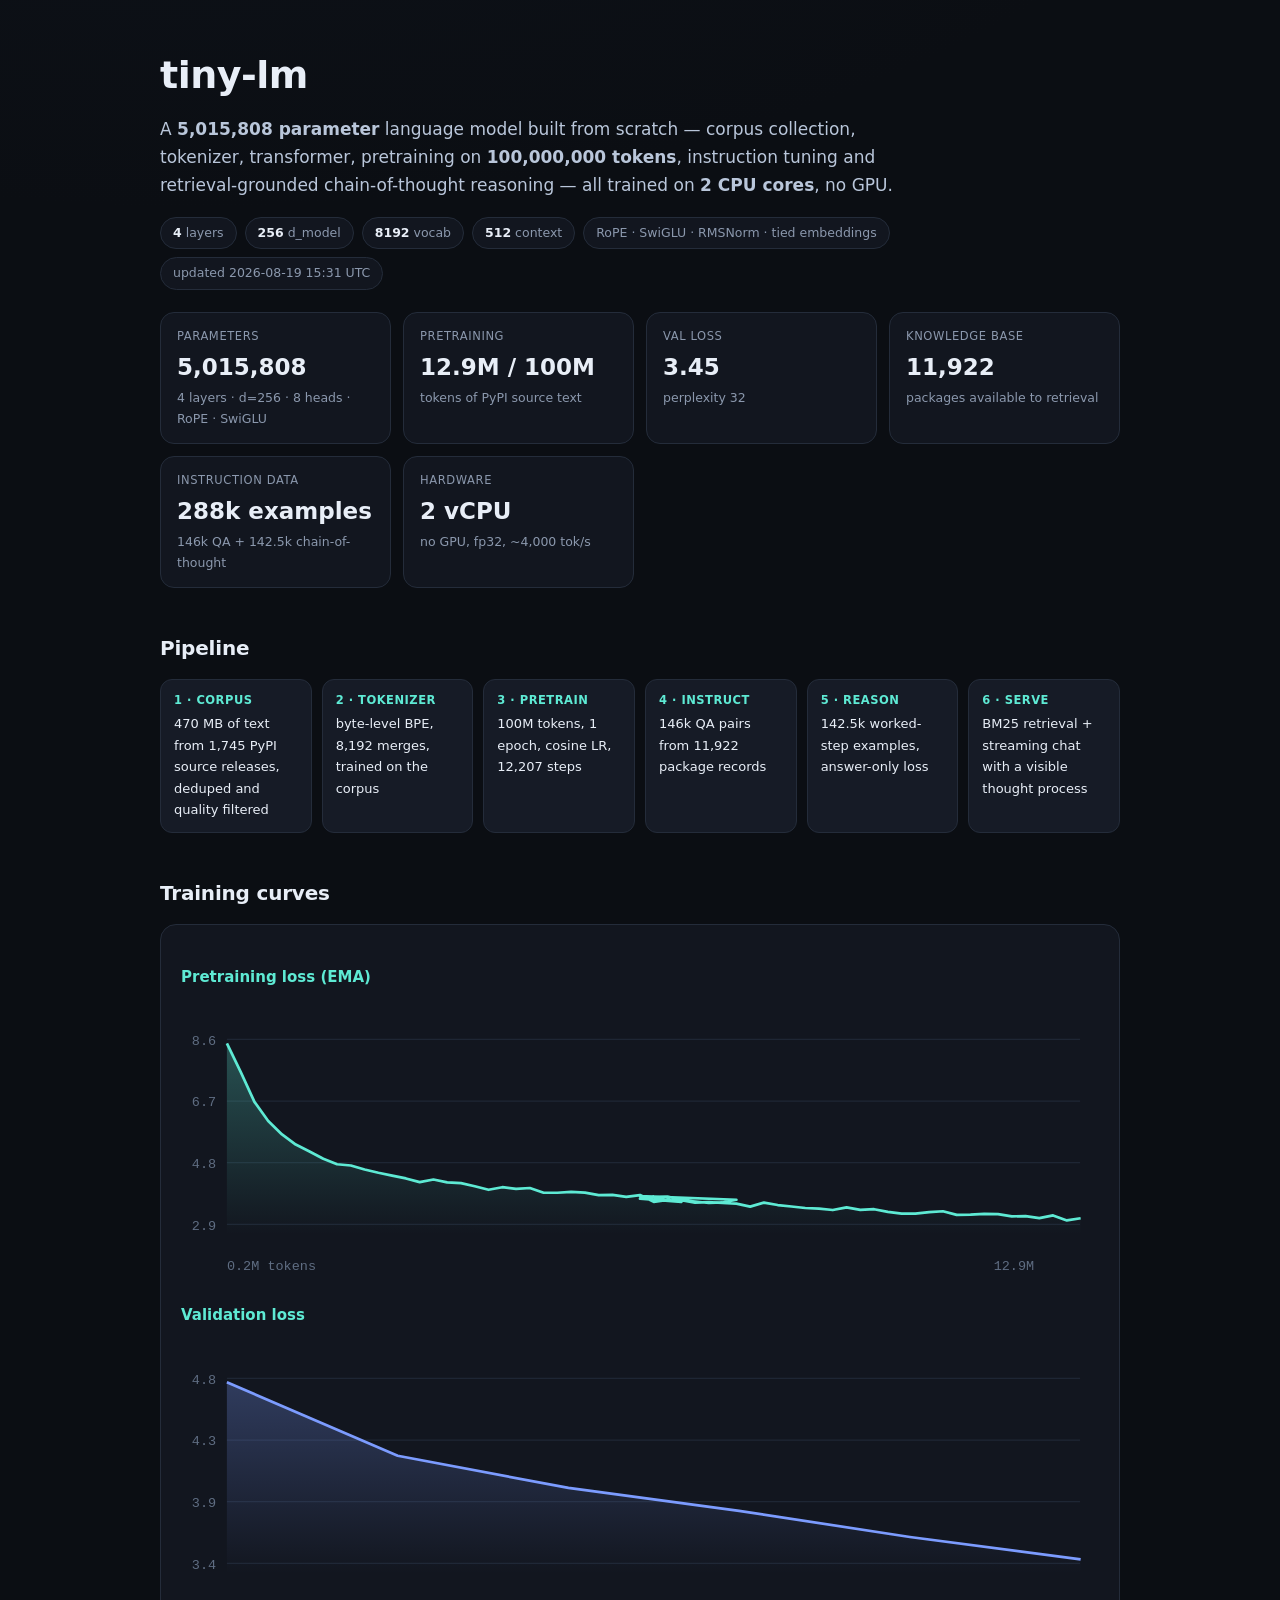
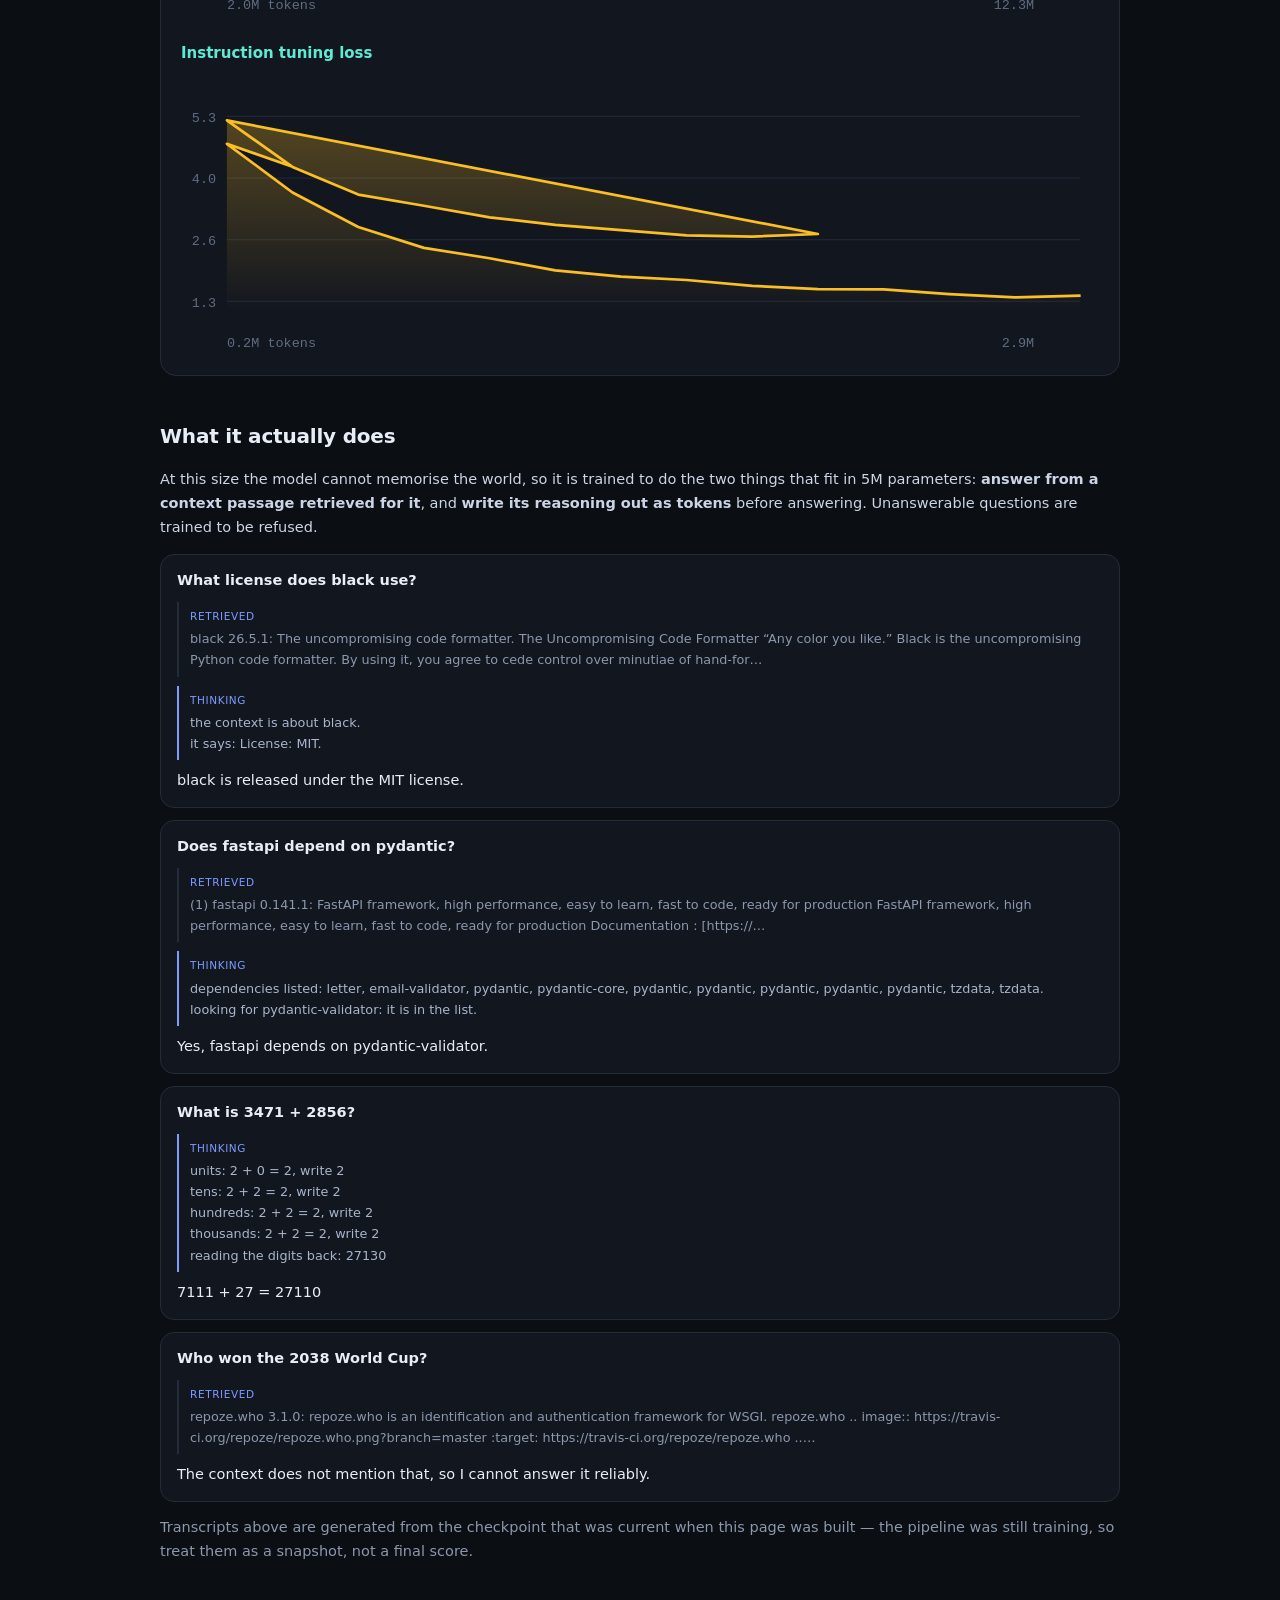
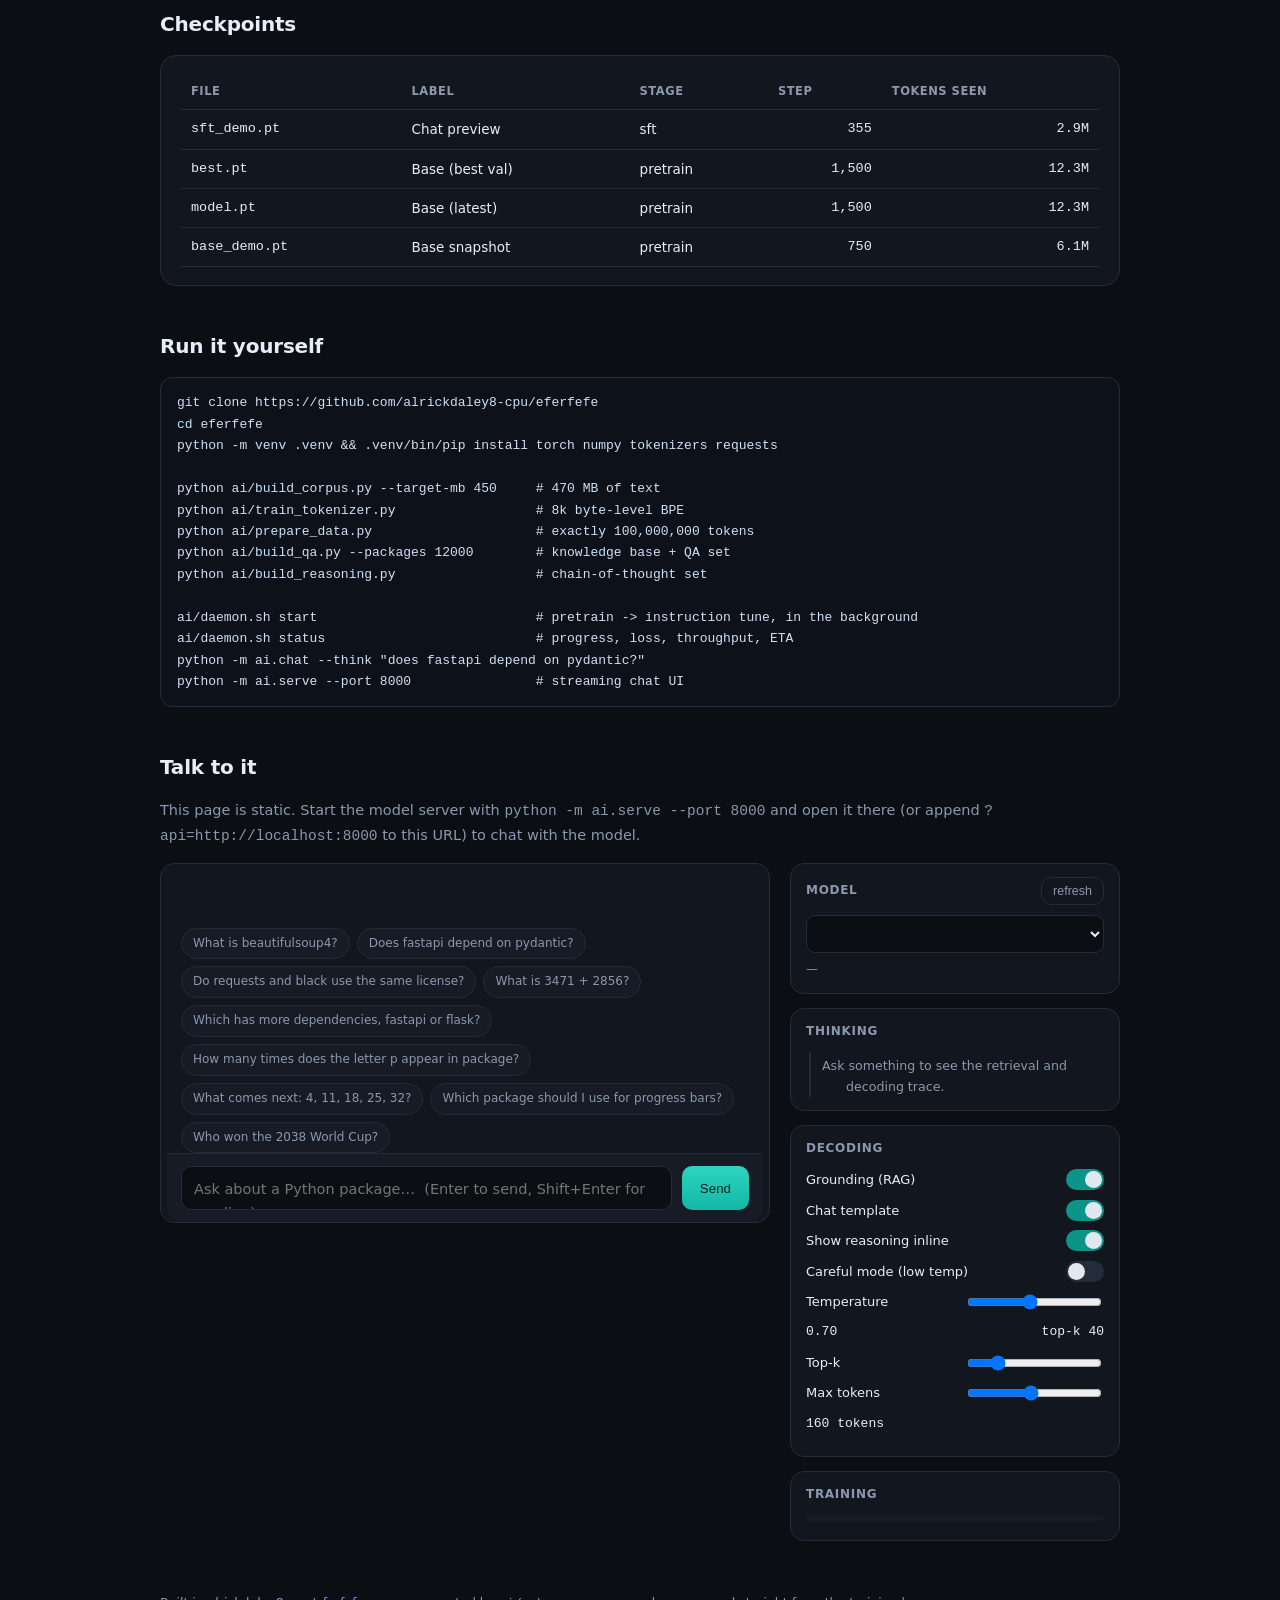
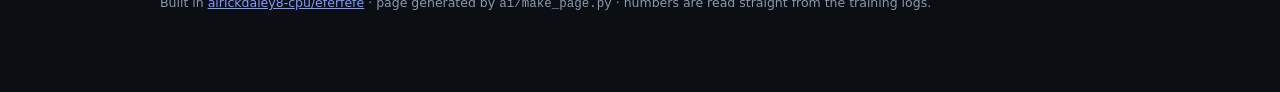
==== index.html @ 08d91c8a "Embed the live chat widget in index.html: shared UI components, server hosts the landing page, CORS " ====
<!doctype html>
<html lang="en"><head>
<meta charset="utf-8"><meta name="viewport" content="width=device-width,initial-scale=1">
<title>tiny-lm — a 5M parameter language model trained from scratch</title>
<meta name="description" content="A 5,015,808 parameter transformer pretrained on 100M tokens and
instruction tuned for retrieval-grounded reasoning, on 2 CPU cores.">
<style>
:root{--bg:#0b0e13;--panel:#12161f;--panel2:#161b26;--line:#242c3a;--text:#e8eef7;--dim:#8b98ad;
 --accent:#5eead4;--accent2:#7c9cff}
*{box-sizing:border-box}
body{margin:0;background:radial-gradient(1100px 600px at 12% -10%,#16203055,transparent),var(--bg);
 color:var(--text);font:15px/1.7 ui-sans-serif,system-ui,-apple-system,"Segoe UI",Roboto,sans-serif}
.mono,code,pre{font-family:ui-monospace,SFMono-Regular,Menlo,monospace}
.wrap{max-width:1000px;margin:0 auto;padding:54px 20px 80px}
h1{font-size:38px;line-height:1.15;margin:0 0 10px;letter-spacing:-.5px}
h2{font-size:20px;margin:44px 0 14px;letter-spacing:-.2px}
h3{font-size:15px;margin:22px 0 8px;color:var(--accent)}
p{color:#cbd5e6} .dim{color:var(--dim)}
.lede{font-size:17px;color:#b9c6da;max-width:70ch}
.badges{display:flex;gap:8px;flex-wrap:wrap;margin:18px 0 4px}
.badge{background:var(--panel);border:1px solid var(--line);border-radius:999px;padding:5px 12px;
 font-size:12.5px;color:var(--dim)}
.badge b{color:var(--text);font-weight:600}
.cards{display:grid;grid-template-columns:repeat(auto-fit,minmax(210px,1fr));gap:12px;margin:22px 0}
.stat{background:var(--panel);border:1px solid var(--line);border-radius:14px;padding:14px 16px}
.stat .k{font-size:11.5px;text-transform:uppercase;letter-spacing:.6px;color:var(--dim)}
.stat .v{font-size:23px;font-weight:650;margin:3px 0 1px}
.stat .s{font-size:12.5px;color:var(--dim)}
.panel{background:var(--panel);border:1px solid var(--line);border-radius:16px;padding:18px 20px}
.chart{width:100%;height:auto;display:block}
line.grid{stroke:#1e2634;stroke-width:1}
text.ylab{fill:#5f6d82;font:10px ui-monospace,monospace;text-anchor:end}
text.xlab{fill:#5f6d82;font:10px ui-monospace,monospace}
table{width:100%;border-collapse:collapse;font-size:13.5px}
th,td{text-align:left;padding:8px 10px;border-bottom:1px solid var(--line)}
th{color:var(--dim);font-weight:600;font-size:11.5px;text-transform:uppercase;letter-spacing:.5px}
td.num{text-align:right;font-family:ui-monospace,monospace}
pre{background:#0d121a;border:1px solid var(--line);border-radius:12px;padding:14px 16px;
 overflow:auto;font-size:13px;color:#cfe0f5}
.turn{border:1px solid var(--line);background:var(--panel);border-radius:14px;padding:14px 16px;
 margin:12px 0}
.turn .q{font-weight:600}
.turn .ctx,.turn .think{font-size:12.8px;border-left:2px solid var(--line);padding:6px 0 6px 11px;
 margin:9px 0;color:var(--dim);white-space:pre-wrap}
.turn .think{border-left-color:var(--accent2);color:#a8b6cc}
.turn .ctx span,.turn .think span{display:block;font-size:10.5px;text-transform:uppercase;
 letter-spacing:.6px;color:var(--accent2);margin-bottom:3px}
.turn .a{margin-top:8px;white-space:pre-wrap}
.flow{display:grid;grid-template-columns:repeat(auto-fit,minmax(150px,1fr));gap:10px;margin:14px 0}
.flowstep{background:var(--panel2);border:1px solid var(--line);border-radius:12px;padding:11px 13px;
 font-size:13px}
.flowstep b{display:block;color:var(--accent);font-size:11.5px;text-transform:uppercase;
 letter-spacing:.5px;margin-bottom:3px}
a{color:var(--accent2)} footer{margin-top:52px;color:var(--dim);font-size:12.5px}
</style>
<style>
:root{
  --bg:#0b0e13; --panel:#12161f; --panel2:#161b26; --line:#242c3a; --text:#e8eef7;
  --dim:#8b98ad; --accent:#5eead4; --accent2:#7c9cff; --warn:#fbbf24; --user:#1d2735;
}
*{box-sizing:border-box}
body{margin:0;background:radial-gradient(1200px 700px at 15% -10%,#16203055,transparent),var(--bg);
  color:var(--text);font:14.5px/1.65 ui-sans-serif,system-ui,-apple-system,"Segoe UI",Roboto,sans-serif}
code,pre,.mono{font-family:ui-monospace,SFMono-Regular,Menlo,monospace}
.app{max-width:1240px;margin:0 auto;padding:22px 20px 40px;display:grid;grid-template-columns:1fr 380px;
  gap:20px;align-items:start}
header{grid-column:1/-1;display:flex;flex-wrap:wrap;gap:14px;align-items:center;justify-content:space-between;
  padding-bottom:16px;border-bottom:1px solid var(--line);margin-bottom:4px}
.brand{display:flex;align-items:baseline;gap:10px}
.brand h1{font-size:19px;margin:0;letter-spacing:.2px}
.brand .tag{color:var(--dim);font-size:12.5px}
.pill{background:var(--panel);border:1px solid var(--line);border-radius:999px;padding:5px 11px;
  font-size:12px;color:var(--dim);display:inline-flex;align-items:center;gap:7px}
.dot{width:7px;height:7px;border-radius:50%;background:var(--accent);box-shadow:0 0 8px var(--accent)}
.dot.off{background:#64748b;box-shadow:none}
.card{background:var(--panel);border:1px solid var(--line);border-radius:14px}
.chat{padding:6px 6px 0;min-height:420px;display:flex;flex-direction:column}
#log{flex:1;overflow-y:auto;max-height:min(60vh,620px);padding:14px 14px 4px;scroll-behavior:smooth}
.msg{display:flex;gap:11px;margin:0 0 16px}
.avatar{flex:0 0 28px;height:28px;border-radius:8px;display:grid;place-items:center;font-size:12px;
  background:var(--panel2);border:1px solid var(--line);color:var(--dim)}
.msg.you .avatar{background:var(--user);color:var(--accent2)}
.bubble{flex:1;min-width:0}
.who{font-size:11.5px;color:var(--dim);letter-spacing:.4px;text-transform:uppercase;margin-bottom:3px}
.body{white-space:pre-wrap;word-wrap:break-word}
.body.mono{font-size:13.5px}
.reason{background:#0f1620;border:1px solid var(--line);border-left:2px solid var(--accent2);
  border-radius:10px;padding:9px 12px;margin:0 0 9px;color:#a8b6cc;font-size:13px;white-space:pre-wrap}
.reason .lbl{color:var(--accent2);font-size:11px;letter-spacing:.6px;text-transform:uppercase;
  display:flex;gap:7px;align-items:center;margin-bottom:4px}
.spin{width:9px;height:9px;border:2px solid var(--accent2);border-right-color:transparent;
  border-radius:50%;display:inline-block;animation:spin .8s linear infinite}
@keyframes spin{to{transform:rotate(360deg)}}
.cursor{display:inline-block;width:7px;height:15px;background:var(--accent);vertical-align:-2px;
  animation:blink 1s steps(2) infinite}
@keyframes blink{50%{opacity:0}}
.composer{display:flex;gap:10px;padding:12px 14px;border-top:1px solid var(--line);background:var(--panel2);
  border-radius:0 0 14px 14px}
textarea#q{flex:1;resize:none;height:44px;max-height:130px;background:var(--bg);color:var(--text);
  border:1px solid var(--line);border-radius:10px;padding:11px 12px;font:inherit;outline:none}
textarea#q:focus{border-color:var(--accent2)}
button{background:linear-gradient(180deg,#2dd4bf,#14b8a6);color:#04201c;border:0;border-radius:10px;
  padding:0 18px;font:600 14px/1 inherit;cursor:pointer}
button:disabled{opacity:.45;cursor:not-allowed}
button.ghost{background:transparent;color:var(--dim);border:1px solid var(--line);padding:6px 11px;
  font-weight:500;font-size:12.5px}
.chips{display:flex;flex-wrap:wrap;gap:7px;padding:10px 14px 0}
.chip{border:1px solid var(--line);background:var(--panel2);border-radius:999px;padding:5px 11px;
  font-size:12px;color:var(--dim);cursor:pointer}
.chip:hover{color:var(--text);border-color:var(--accent2)}
.side{display:flex;flex-direction:column;gap:14px;position:sticky;top:22px}
.sec{padding:13px 15px}
.sec h2{font-size:12px;letter-spacing:.7px;text-transform:uppercase;color:var(--dim);margin:0 0 10px;
  display:flex;justify-content:space-between;align-items:center}
select,input[type=range]{width:100%}
select{background:var(--bg);color:var(--text);border:1px solid var(--line);border-radius:9px;
  padding:9px 10px;font:inherit;outline:none}
.mdesc{color:var(--dim);font-size:12px;margin-top:7px}
.ctrl{display:flex;align-items:center;justify-content:space-between;gap:10px;margin:9px 0;font-size:13px}
.ctrl input[type=range]{width:135px}
.switch{position:relative;width:38px;height:21px;background:var(--line);border-radius:99px;cursor:pointer;
  transition:.15s;flex:0 0 auto}
.switch.on{background:#0d9488}
.switch::after{content:"";position:absolute;top:2px;left:2px;width:17px;height:17px;border-radius:50%;
  background:#e2e8f0;transition:.15s}
.switch.on::after{left:19px}
#think{max-height:min(52vh,520px);overflow-y:auto;font-size:12.6px}
.step{border-left:2px solid var(--line);padding:2px 0 10px 11px;margin-left:3px;position:relative}
.step:last-child{padding-bottom:0}
.step .k{color:var(--accent);font-size:11px;letter-spacing:.5px;text-transform:uppercase}
.step .v{color:var(--dim);white-space:pre-wrap;word-break:break-word;margin-top:2px}
.step.active .k{color:var(--warn)}
.cand{display:flex;justify-content:space-between;gap:8px;padding:3px 0;border-bottom:1px dashed #202838}
.cand .n{color:var(--text)}.cand .s{color:var(--accent2)}
.bars{display:flex;flex-direction:column;gap:4px;margin-top:5px}
.bar{display:grid;grid-template-columns:78px 1fr 38px;align-items:center;gap:7px}
.bar .t{color:var(--text);overflow:hidden;text-overflow:ellipsis;white-space:pre}
.bar .g{height:7px;background:var(--panel2);border-radius:99px;overflow:hidden}
.bar .g i{display:block;height:100%;background:linear-gradient(90deg,var(--accent2),var(--accent))}
.bar .p{color:var(--dim);text-align:right}
.stats{display:grid;grid-template-columns:1fr 1fr;gap:7px 12px;font-size:12.4px;color:var(--dim)}
.stats b{color:var(--text);font-weight:600}
.prog{height:6px;background:var(--panel2);border-radius:99px;overflow:hidden;margin:8px 0 6px}
.prog i{display:block;height:100%;background:linear-gradient(90deg,var(--accent2),var(--accent))}
details summary{cursor:pointer;color:var(--dim);font-size:12px}
@media(max-width:980px){.app{grid-template-columns:1fr}.side{position:static}}
</style>
<style>
/* the chat widget is embedded in the page flow rather than being its own screen */
#chatapp.app{max-width:none;margin:0;padding:0;grid-template-columns:1fr 330px}
#chatapp .chat{min-height:360px}
#chatapp #log{max-height:400px}
#chatapp .side{position:static}
@media(max-width:980px){#chatapp.app{grid-template-columns:1fr}}
</style></head><body><div class="wrap">

<h1>tiny-lm</h1>
<p class="lede">A <b>5,015,808 parameter</b> language model built from scratch — corpus collection,
tokenizer, transformer, pretraining on <b>100,000,000 tokens</b>, instruction tuning and
retrieval-grounded chain-of-thought reasoning — all trained on <b>2 CPU cores</b>, no GPU.</p>

<div class="badges">
  <span class="badge"><b>4</b> layers</span>
  <span class="badge"><b>256</b> d_model</span>
  <span class="badge"><b>8192</b> vocab</span>
  <span class="badge"><b>512</b> context</span>
  <span class="badge">RoPE · SwiGLU · RMSNorm · tied embeddings</span>
  <span class="badge">updated 2026-08-19 15:31 UTC</span>
</div>

<div class="cards"><div class="stat"><div class="k">parameters</div><div class="v">5,015,808</div><div class="s">4 layers · d=256 · 8 heads · RoPE · SwiGLU</div></div><div class="stat"><div class="k">pretraining</div><div class="v">12.9M / 100M</div><div class="s">tokens of PyPI source text</div></div><div class="stat"><div class="k">val loss</div><div class="v">3.45</div><div class="s">perplexity 32</div></div><div class="stat"><div class="k">knowledge base</div><div class="v">11,922</div><div class="s">packages available to retrieval</div></div><div class="stat"><div class="k">instruction data</div><div class="v">288k examples</div><div class="s">146k QA + 142.5k chain-of-thought</div></div><div class="stat"><div class="k">hardware</div><div class="v">2 vCPU</div><div class="s">no GPU, fp32, ~4,000 tok/s</div></div></div>

<h2>Pipeline</h2>
<div class="flow">
  <div class="flowstep"><b>1 · corpus</b>470 MB of text from 1,745 PyPI source releases, deduped and
    quality filtered</div>
  <div class="flowstep"><b>2 · tokenizer</b>byte-level BPE, 8,192 merges, trained on the corpus</div>
  <div class="flowstep"><b>3 · pretrain</b>100M tokens, 1 epoch, cosine LR, 12,207 steps</div>
  <div class="flowstep"><b>4 · instruct</b>146k QA pairs from 11,922 package records</div>
  <div class="flowstep"><b>5 · reason</b>142.5k worked-step examples, answer-only loss</div>
  <div class="flowstep"><b>6 · serve</b>BM25 retrieval + streaming chat with a visible thought process</div>
</div>

<h2>Training curves</h2>
<div class="panel">
  <h3>Pretraining loss (EMA)</h3>
  <svg viewBox="0 0 680 210" class="chart" role="img" aria-label="pretraining loss">
  <defs><linearGradient id="g5eead4" x1="0" x2="0" y1="0" y2="1">
    <stop offset="0%" stop-color="#5eead4" stop-opacity=".28"/>
    <stop offset="100%" stop-color="#5eead4" stop-opacity="0"/></linearGradient></defs>
  <line x1="34" y1="168.4" x2="666" y2="168.4" class="grid"/><text x="26" y="172.4" class="ylab">2.9</text><line x1="34" y1="122.7" x2="666" y2="122.7" class="grid"/><text x="26" y="126.7" class="ylab">4.8</text><line x1="34" y1="77.1" x2="666" y2="77.1" class="grid"/><text x="26" y="81.1" class="ylab">6.7</text><line x1="34" y1="31.4" x2="666" y2="31.4" class="grid"/><text x="26" y="35.4" class="ylab">8.6</text>
  <path d="M34.0,34.3 L44.2,55.5 L54.4,77.7 L64.6,91.8 L74.8,101.8 L85.0,109.3 L95.2,114.4 L105.4,119.8 L115.6,123.9 L125.8,124.8 L136.0,127.8 L146.2,130.2 L156.4,132.3 L166.6,134.4 L176.8,137.1 L187.0,135.2 L197.2,137.3 L207.4,137.9 L217.6,140.2 L227.8,142.8 L238.0,140.9 L248.2,142.1 L258.4,141.5 L268.6,145.0 L278.8,145.0 L289.0,144.4 L299.2,144.9 L309.4,146.8 L319.6,146.6 L329.8,148.1 L340.0,146.7 L350.2,151.7 L360.4,150.3 L370.6,151.8 L340.0,149.4 L350.2,147.9 L360.4,151.1 L370.6,150.5 L380.8,151.5 L391.0,152.6 L401.2,152.2 L411.4,150.2 L340.0,147.5 L350.2,148.0 L360.4,147.8 L370.6,150.5 L380.8,152.3 L391.0,152.0 L401.2,152.6 L411.4,153.1 L421.6,155.3 L431.8,152.3 L442.0,154.1 L452.2,155.2 L462.4,156.3 L472.6,156.8 L482.8,157.8 L493.0,155.8 L503.2,157.7 L513.4,157.2 L523.6,159.2 L533.8,160.4 L544.0,160.5 L554.2,159.4 L564.4,158.7 L574.6,161.4 L584.8,161.2 L595.0,160.6 L605.2,160.8 L615.4,162.5 L625.6,162.3 L635.8,163.8 L646.0,161.8 L656.2,165.5 L666.4,163.9 L666.4,176.0 L34.0,176.0 Z" fill="url(#g5eead4)"/>
  <path d="M34.0,34.3 L44.2,55.5 L54.4,77.7 L64.6,91.8 L74.8,101.8 L85.0,109.3 L95.2,114.4 L105.4,119.8 L115.6,123.9 L125.8,124.8 L136.0,127.8 L146.2,130.2 L156.4,132.3 L166.6,134.4 L176.8,137.1 L187.0,135.2 L197.2,137.3 L207.4,137.9 L217.6,140.2 L227.8,142.8 L238.0,140.9 L248.2,142.1 L258.4,141.5 L268.6,145.0 L278.8,145.0 L289.0,144.4 L299.2,144.9 L309.4,146.8 L319.6,146.6 L329.8,148.1 L340.0,146.7 L350.2,151.7 L360.4,150.3 L370.6,151.8 L340.0,149.4 L350.2,147.9 L360.4,151.1 L370.6,150.5 L380.8,151.5 L391.0,152.6 L401.2,152.2 L411.4,150.2 L340.0,147.5 L350.2,148.0 L360.4,147.8 L370.6,150.5 L380.8,152.3 L391.0,152.0 L401.2,152.6 L411.4,153.1 L421.6,155.3 L431.8,152.3 L442.0,154.1 L452.2,155.2 L462.4,156.3 L472.6,156.8 L482.8,157.8 L493.0,155.8 L503.2,157.7 L513.4,157.2 L523.6,159.2 L533.8,160.4 L544.0,160.5 L554.2,159.4 L564.4,158.7 L574.6,161.4 L584.8,161.2 L595.0,160.6 L605.2,160.8 L615.4,162.5 L625.6,162.3 L635.8,163.8 L646.0,161.8 L656.2,165.5 L666.4,163.9" fill="none" stroke="#5eead4" stroke-width="2" stroke-linejoin="round"/>
  <text x="34" y="202" class="xlab">0.2M tokens</text>
  <text x="632" y="202" class="xlab" text-anchor="end">12.9M</text>
</svg>
  <h3>Validation loss</h3>
  <svg viewBox="0 0 680 210" class="chart" role="img" aria-label="validation loss">
  <defs><linearGradient id="g7c9cff" x1="0" x2="0" y1="0" y2="1">
    <stop offset="0%" stop-color="#7c9cff" stop-opacity=".28"/>
    <stop offset="100%" stop-color="#7c9cff" stop-opacity="0"/></linearGradient></defs>
  <line x1="34" y1="168.4" x2="666" y2="168.4" class="grid"/><text x="26" y="172.4" class="ylab">3.4</text><line x1="34" y1="122.7" x2="666" y2="122.7" class="grid"/><text x="26" y="126.7" class="ylab">3.9</text><line x1="34" y1="77.1" x2="666" y2="77.1" class="grid"/><text x="26" y="81.1" class="ylab">4.3</text><line x1="34" y1="31.4" x2="666" y2="31.4" class="grid"/><text x="26" y="35.4" class="ylab">4.8</text>
  <path d="M34.0,34.3 L160.5,88.7 L287.0,112.5 L413.4,129.5 L539.9,148.9 L666.4,165.5 L666.4,176.0 L34.0,176.0 Z" fill="url(#g7c9cff)"/>
  <path d="M34.0,34.3 L160.5,88.7 L287.0,112.5 L413.4,129.5 L539.9,148.9 L666.4,165.5" fill="none" stroke="#7c9cff" stroke-width="2" stroke-linejoin="round"/>
  <text x="34" y="202" class="xlab">2.0M tokens</text>
  <text x="632" y="202" class="xlab" text-anchor="end">12.3M</text>
</svg>
  <h3>Instruction tuning loss</h3><svg viewBox="0 0 680 210" class="chart" role="img" aria-label="sft loss">
  <defs><linearGradient id="gfbbf24" x1="0" x2="0" y1="0" y2="1">
    <stop offset="0%" stop-color="#fbbf24" stop-opacity=".28"/>
    <stop offset="100%" stop-color="#fbbf24" stop-opacity="0"/></linearGradient></defs>
  <line x1="34" y1="168.4" x2="666" y2="168.4" class="grid"/><text x="26" y="172.4" class="ylab">1.3</text><line x1="34" y1="122.7" x2="666" y2="122.7" class="grid"/><text x="26" y="126.7" class="ylab">2.6</text><line x1="34" y1="77.1" x2="666" y2="77.1" class="grid"/><text x="26" y="81.1" class="ylab">4.0</text><line x1="34" y1="31.4" x2="666" y2="31.4" class="grid"/><text x="26" y="35.4" class="ylab">5.3</text>
  <path d="M34.0,34.3 L82.6,68.9 L131.3,89.3 L179.9,97.6 L228.6,106.2 L277.2,111.7 L325.9,115.7 L374.5,119.5 L423.2,120.4 L471.8,118.5 L34.0,34.3 L82.6,68.7 L34.0,51.7 L82.6,87.8 L131.3,113.3 L179.9,128.8 L228.6,136.5 L277.2,145.5 L325.9,150.1 L374.5,152.6 L423.2,156.9 L471.8,159.4 L520.5,159.6 L569.1,163.0 L617.8,165.5 L666.4,164.2 L666.4,176.0 L34.0,176.0 Z" fill="url(#gfbbf24)"/>
  <path d="M34.0,34.3 L82.6,68.9 L131.3,89.3 L179.9,97.6 L228.6,106.2 L277.2,111.7 L325.9,115.7 L374.5,119.5 L423.2,120.4 L471.8,118.5 L34.0,34.3 L82.6,68.7 L34.0,51.7 L82.6,87.8 L131.3,113.3 L179.9,128.8 L228.6,136.5 L277.2,145.5 L325.9,150.1 L374.5,152.6 L423.2,156.9 L471.8,159.4 L520.5,159.6 L569.1,163.0 L617.8,165.5 L666.4,164.2" fill="none" stroke="#fbbf24" stroke-width="2" stroke-linejoin="round"/>
  <text x="34" y="202" class="xlab">0.2M tokens</text>
  <text x="632" y="202" class="xlab" text-anchor="end">2.9M</text>
</svg>
</div>

<h2>What it actually does</h2>
<p>At this size the model cannot memorise the world, so it is trained to do the two things that
fit in 5M parameters: <b>answer from a context passage retrieved for it</b>, and <b>write its
reasoning out as tokens</b> before answering. Unanswerable questions are trained to be refused.</p>

      <article class="turn">
        <div class="q">What license does black use?</div>
        <div class="ctx"><span>retrieved</span>black 26.5.1: The uncompromising code formatter. The Uncompromising Code Formatter “Any color you like.” Black is the uncompromising Python code formatter. By using it, you agree to cede control over minutiae of hand-for…</div>
        <div class="think"><span>thinking</span>the context is about black.
it says: License: MIT.</div>
        <div class="a">black is released under the MIT license.</div>
      </article>
      <article class="turn">
        <div class="q">Does fastapi depend on pydantic?</div>
        <div class="ctx"><span>retrieved</span>(1) fastapi 0.141.1: FastAPI framework, high performance, easy to learn, fast to code, ready for production FastAPI framework, high performance, easy to learn, fast to code, ready for production Documentation : [https://…</div>
        <div class="think"><span>thinking</span>dependencies listed: letter, email-validator, pydantic, pydantic-core, pydantic, pydantic, pydantic, pydantic, pydantic, tzdata, tzdata.
looking for pydantic-validator: it is in the list.</div>
        <div class="a">Yes, fastapi depends on pydantic-validator.</div>
      </article>
      <article class="turn">
        <div class="q">What is 3471 + 2856?</div>
        
        <div class="think"><span>thinking</span>units: 2 + 0 = 2, write 2
tens: 2 + 2 = 2, write 2
hundreds: 2 + 2 = 2, write 2
thousands: 2 + 2 = 2, write 2
reading the digits back: 27130</div>
        <div class="a">7111 + 27 = 27110</div>
      </article>
      <article class="turn">
        <div class="q">Who won the 2038 World Cup?</div>
        <div class="ctx"><span>retrieved</span>repoze.who 3.1.0: repoze.who is an identification and authentication framework for WSGI. repoze.who .. image:: https://travis-ci.org/repoze/repoze.who.png?branch=master :target: https://travis-ci.org/repoze/repoze.who ..…</div>
        
        <div class="a">The context does not mention that, so I cannot answer it reliably.</div>
      </article>
<p class="dim">Transcripts above are generated from the checkpoint that was current when this page
was built — the pipeline was still training, so treat them as a snapshot, not a final score.</p>

<h2>Checkpoints</h2>
<div class="panel"><table>
<thead><tr><th>file</th><th>label</th><th>stage</th><th>step</th><th>tokens seen</th></tr></thead>
<tbody><tr><td class='mono'>sft_demo.pt</td><td>Chat preview</td><td>sft</td><td class='num'>355</td><td class='num'>2.9M</td></tr><tr><td class='mono'>best.pt</td><td>Base (best val)</td><td>pretrain</td><td class='num'>1,500</td><td class='num'>12.3M</td></tr><tr><td class='mono'>model.pt</td><td>Base (latest)</td><td>pretrain</td><td class='num'>1,500</td><td class='num'>12.3M</td></tr><tr><td class='mono'>base_demo.pt</td><td>Base snapshot</td><td>pretrain</td><td class='num'>750</td><td class='num'>6.1M</td></tr></tbody></table></div>

<h2>Run it yourself</h2>
<pre>git clone https://github.com/alrickdaley8-cpu/eferfefe
cd eferfefe
python -m venv .venv &amp;&amp; .venv/bin/pip install torch numpy tokenizers requests

python ai/build_corpus.py --target-mb 450     # 470 MB of text
python ai/train_tokenizer.py                  # 8k byte-level BPE
python ai/prepare_data.py                     # exactly 100,000,000 tokens
python ai/build_qa.py --packages 12000        # knowledge base + QA set
python ai/build_reasoning.py                  # chain-of-thought set

ai/daemon.sh start                            # pretrain -> instruction tune, in the background
ai/daemon.sh status                           # progress, loss, throughput, ETA
python -m ai.chat --think "does fastapi depend on pydantic?"
python -m ai.serve --port 8000                # streaming chat UI</pre>

<h2 id="talk">Talk to it</h2>
<p class="dim" id="offline">This page is static. Start the model server with
  <code>python -m ai.serve --port 8000</code> and open it there (or append
  <code>?api=http://localhost:8000</code> to this URL) to chat with the model.</p>
<div id="chatapp" class="app" hidden>

<main class="card chat">
  <div id="log"></div>
  <div class="chips" id="chips"></div>
  <div class="composer">
    <textarea id="q" placeholder="Ask about a Python package…  (Enter to send, Shift+Enter for newline)"></textarea>
    <button id="go">Send</button>
  </div>
</main>

<aside class="side">
  <section class="card sec">
    <h2>Model <button class="ghost" id="refresh">refresh</button></h2>
    <select id="model"></select>
    <div class="mdesc" id="mdesc">—</div>
  </section>

  <section class="card sec">
    <h2>Thinking</h2>
    <div id="think"><div class="step"><div class="v">Ask something to see the retrieval and
      decoding trace.</div></div></div>
  </section>

  <section class="card sec">
    <h2>Decoding</h2>
    <div class="ctrl"><span>Grounding (RAG)</span><div class="switch on" id="rag"></div></div>
    <div class="ctrl"><span>Chat template</span><div class="switch on" id="tpl"></div></div>
    <div class="ctrl"><span>Show reasoning inline</span><div class="switch on" id="showthink"></div></div>
    <div class="ctrl"><span>Careful mode (low temp)</span><div class="switch" id="careful"></div></div>
    <div class="ctrl"><span>Temperature</span><input type="range" id="temp" min="10" max="140" value="70"></div>
    <div class="ctrl"><span class="mono" id="tempV">0.70</span><span class="mono" id="topkV">top-k 40</span></div>
    <div class="ctrl"><span>Top-k</span><input type="range" id="topk" min="1" max="200" value="40"></div>
    <div class="ctrl"><span>Max tokens</span><input type="range" id="maxt" min="20" max="320" value="160"></div>
    <div class="ctrl"><span class="mono" id="maxtV">160 tokens</span></div>
  </section>

  <section class="card sec">
    <h2>Training</h2>
    <div class="prog"><i id="progBar" style="width:0%"></i></div>
    <div class="stats" id="tstats"></div>
  </section>
</aside>
</div>

<footer>
  Built in <a href="https://github.com/alrickdaley8-cpu/eferfefe">alrickdaley8-cpu/eferfefe</a> ·
  page generated by <code>ai/make_page.py</code> · numbers are read straight from the training logs.
</footer>
</div>
<script>
const API=(new URLSearchParams(location.search).get("api")||"").replace(/\/$/,"");
const $=id=>document.getElementById(id);
const EXAMPLES=["What is beautifulsoup4?","Does fastapi depend on pydantic?",
 "Do requests and black use the same license?","What is 3471 + 2856?",
 "Which has more dependencies, fastapi or flask?","How many times does the letter p appear in package?",
 "What comes next: 4, 11, 18, 25, 32?","Which package should I use for progress bars?",
 "Who won the 2038 World Cup?"];
let busy=false, opts={rag:true,tpl:true,showthink:true,careful:false};

$("chips").innerHTML=EXAMPLES.map(e=>`<span class="chip">${esc(e)}</span>`).join("");
$("chips").onclick=e=>{if(e.target.classList.contains("chip")){$("q").value=e.target.textContent;send();}};
["rag","tpl","showthink","careful"].forEach(k=>$(k).onclick=()=>{opts[k]=!opts[k];$(k).classList.toggle("on",opts[k]);});
$("temp").oninput=e=>$("tempV").textContent=(e.target.value/100).toFixed(2);
$("topk").oninput=e=>$("topkV").textContent="top-k "+e.target.value;
$("maxt").oninput=e=>$("maxtV").textContent=e.target.value+" tokens";
$("go").onclick=send;
$("q").addEventListener("keydown",e=>{if(e.key==="Enter"&&!e.shiftKey){e.preventDefault();send();}});
$("refresh").onclick=loadModels;
$("model").onchange=()=>{const o=$("model").selectedOptions[0];$("mdesc").textContent=o.dataset.desc||"";};

function esc(s){return (s||"").replace(/[&<>]/g,c=>({"&":"&amp;","<":"&lt;",">":"&gt;"}[c]));}

function addMsg(who,cls){
  const d=document.createElement("div"); d.className="msg "+cls;
  d.innerHTML=`<div class="avatar">${cls==="you"?"you":"lm"}</div>
    <div class="bubble"><div class="who">${who}</div>
      <div class="reason" style="display:none"><div class="lbl"><span class="spin"></span>reasoning</div>
        <div class="rtext"></div></div>
      <div class="body"></div></div>`;
  $("log").appendChild(d); $("log").scrollTop=$("log").scrollHeight;
  return d;
}
function thought(kind,html,active){
  const d=document.createElement("div"); d.className="step"+(active?" active":"");
  d.innerHTML=`<div class="k">${esc(kind)}</div><div class="v">${html}</div>`;
  $("think").appendChild(d); $("think").scrollTop=$("think").scrollHeight; return d;
}
function clearThoughts(){$("think").innerHTML="";}

async function loadModels(){
  const d=await (await fetch(API+"/models")).json();
  $("model").innerHTML=d.models.map(m=>
    `<option value="${m.file}" data-desc="${esc(m.description)} · step ${m.step.toLocaleString()} · ${(m.tokens/1e6).toFixed(1)}M tokens seen"
      ${m.loaded?"selected":""}>${esc(m.label)} — ${m.stage}</option>`).join("");
  $("mdesc").textContent=$("model").selectedOptions[0]?.dataset.desc||"";
  if($("brandTag")) $("brandTag").textContent=
    `${d.params.toLocaleString()} parameters · vocab ${d.vocab} · ${d.block_size}-token context`;
  if($("kbPill")) $("kbPill").textContent=`knowledge base ${d.kb.toLocaleString()} packages`;
}
async function loadStatus(){
  try{
    const s=await (await fetch(API+"/status")).json();
    const frac=(s.tokens||0)/(s.total_tokens||1);
    if($("progBar")) $("progBar").style.width=(frac*100).toFixed(1)+"%";
    if($("trainDot")) $("trainDot").className="dot"+(s.live?"":" off");
    if($("trainPill")) $("trainPill").textContent=
      s.live?`${s.stage} · ${(frac*100).toFixed(1)}%`:"training idle";
    if($("tstats")) $("tstats").innerHTML=[
      ["stage",s.stage||"—"],["state",s.state||"—"],
      ["tokens",`${((s.tokens||0)/1e6).toFixed(2)}M / ${((s.total_tokens||0)/1e6).toFixed(0)}M`],
      ["step",`${(s.step||0).toLocaleString()} / ${(s.total_steps||0).toLocaleString()}`],
      ["loss",s.loss??"—"],["tok/s",s.tok_per_s?Math.round(s.tok_per_s):"—"],
      ["eta",s.eta_s?fmt(s.eta_s):"—"],["best val",s.best_val??"—"],
    ].map(([k,v])=>`<span>${k}</span><b>${esc(String(v))}</b>`).join("");
  }catch(e){}
}
function fmt(s){s=Math.round(s);const h=Math.floor(s/3600),m=Math.round((s%3600)/60);return h?`${h}h${String(m).padStart(2,"0")}m`:`${m}m`;}

async function send(){
  if(busy) return;
  const text=$("q").value.trim(); if(!text) return;
  $("q").value=""; busy=true; $("go").disabled=true;
  addMsg("you","you").querySelector(".body").textContent=text;
  clearThoughts();
  const msg=addMsg("tiny-lm","bot");
  const body=msg.querySelector(".body"), rbox=msg.querySelector(".reason"),
        rtext=msg.querySelector(".rtext");
  body.innerHTML='<span class="cursor"></span>';
  let out="", reasoning="", live=null;

  const res=await fetch(API+"/chat/stream",{method:"POST",headers:{"Content-Type":"application/json"},
    body:JSON.stringify({message:text,model:$("model").value,use_context:opts.rag,
      chat_template:opts.tpl,temperature:$("temp").value/100,top_k:+$("topk").value,
      tokens:+$("maxt").value})});
  const reader=res.body.getReader(), dec=new TextDecoder(); let buf="";
  while(true){
    const {value,done}=await reader.read(); if(done) break;
    buf+=dec.decode(value,{stream:true});
    const parts=buf.split("\n\n"); buf=parts.pop();
    for(const p of parts){
      if(!p.startsWith("data: ")) continue;
      const ev=JSON.parse(p.slice(6));
      if(ev.type==="thought"){
        if(ev.kind==="candidates"){
          thought("retrieved candidates",ev.candidates.map(c=>
            `<div class="cand"><span class="n">${esc(c.name)}</span><span class="s">${c.score}</span></div>
             <div style="color:#6b7a90">${esc(c.summary)}</div>`).join(""));
        }else if(ev.kind==="prompt"){
          thought("prompt sent to the model",
            `<details><summary>${ev.tokens} tokens in, ${ev.budget} max out</summary>
             <div class="mono" style="margin-top:6px">${esc(ev.text)}</div></details>`);
        }else{
          thought(ev.kind,esc(ev.text));
        }
      }else if(ev.type==="token"){
        if(ev.channel==="think"){
          reasoning+=ev.text;
          if(opts.showthink){rbox.style.display="";rtext.textContent=reasoning;}
        }else{
          out+=ev.text;
          body.innerHTML=esc(out)+'<span class="cursor"></span>';
        }
        $("log").scrollTop=$("log").scrollHeight;
        if(!live) live=thought("decoding","",true);
        live.querySelector(".v").innerHTML=
          `<div style="color:#8b98ad">token ${ev.i+1} · confidence ${(ev.confidence*100).toFixed(0)}%</div>
           <div class="bars">`+ev.alternatives.map(a=>
            `<div class="bar"><span class="t mono">${esc(JSON.stringify(a.token).slice(1,-1))}</span>
             <span class="g"><i style="width:${(a.p*100).toFixed(1)}%"></i></span>
             <span class="p">${(a.p*100).toFixed(0)}%</span></div>`).join("")+`</div>`;
      }else if(ev.type==="done"){
        body.innerHTML=esc(ev.answer||"(empty answer)");
        const sp=rbox.querySelector(".spin"); if(sp) sp.remove();
        if(ev.reasoning){
          rbox.style.display=opts.showthink?"":"none";
          rtext.textContent=ev.reasoning;
          thought("reasoning steps",esc(ev.reasoning));
        }
        if(live){live.classList.remove("active");}
        const s=ev.stats;
        thought("done",`${s.generated_tokens} tokens · ${s.tok_per_s} tok/s · ${s.total_s}s total
          · prompt ${s.prompt_tokens} tokens`);
      }else if(ev.type==="error"){
        body.innerHTML=`<span style="color:#f87171">${esc(ev.text)}</span>`;
      }
    }
  }
  busy=false; $("go").disabled=false; $("q").focus();
}

loadModels(); loadStatus(); setInterval(loadStatus,15000); setInterval(loadModels,120000);

</script>
</body></html>
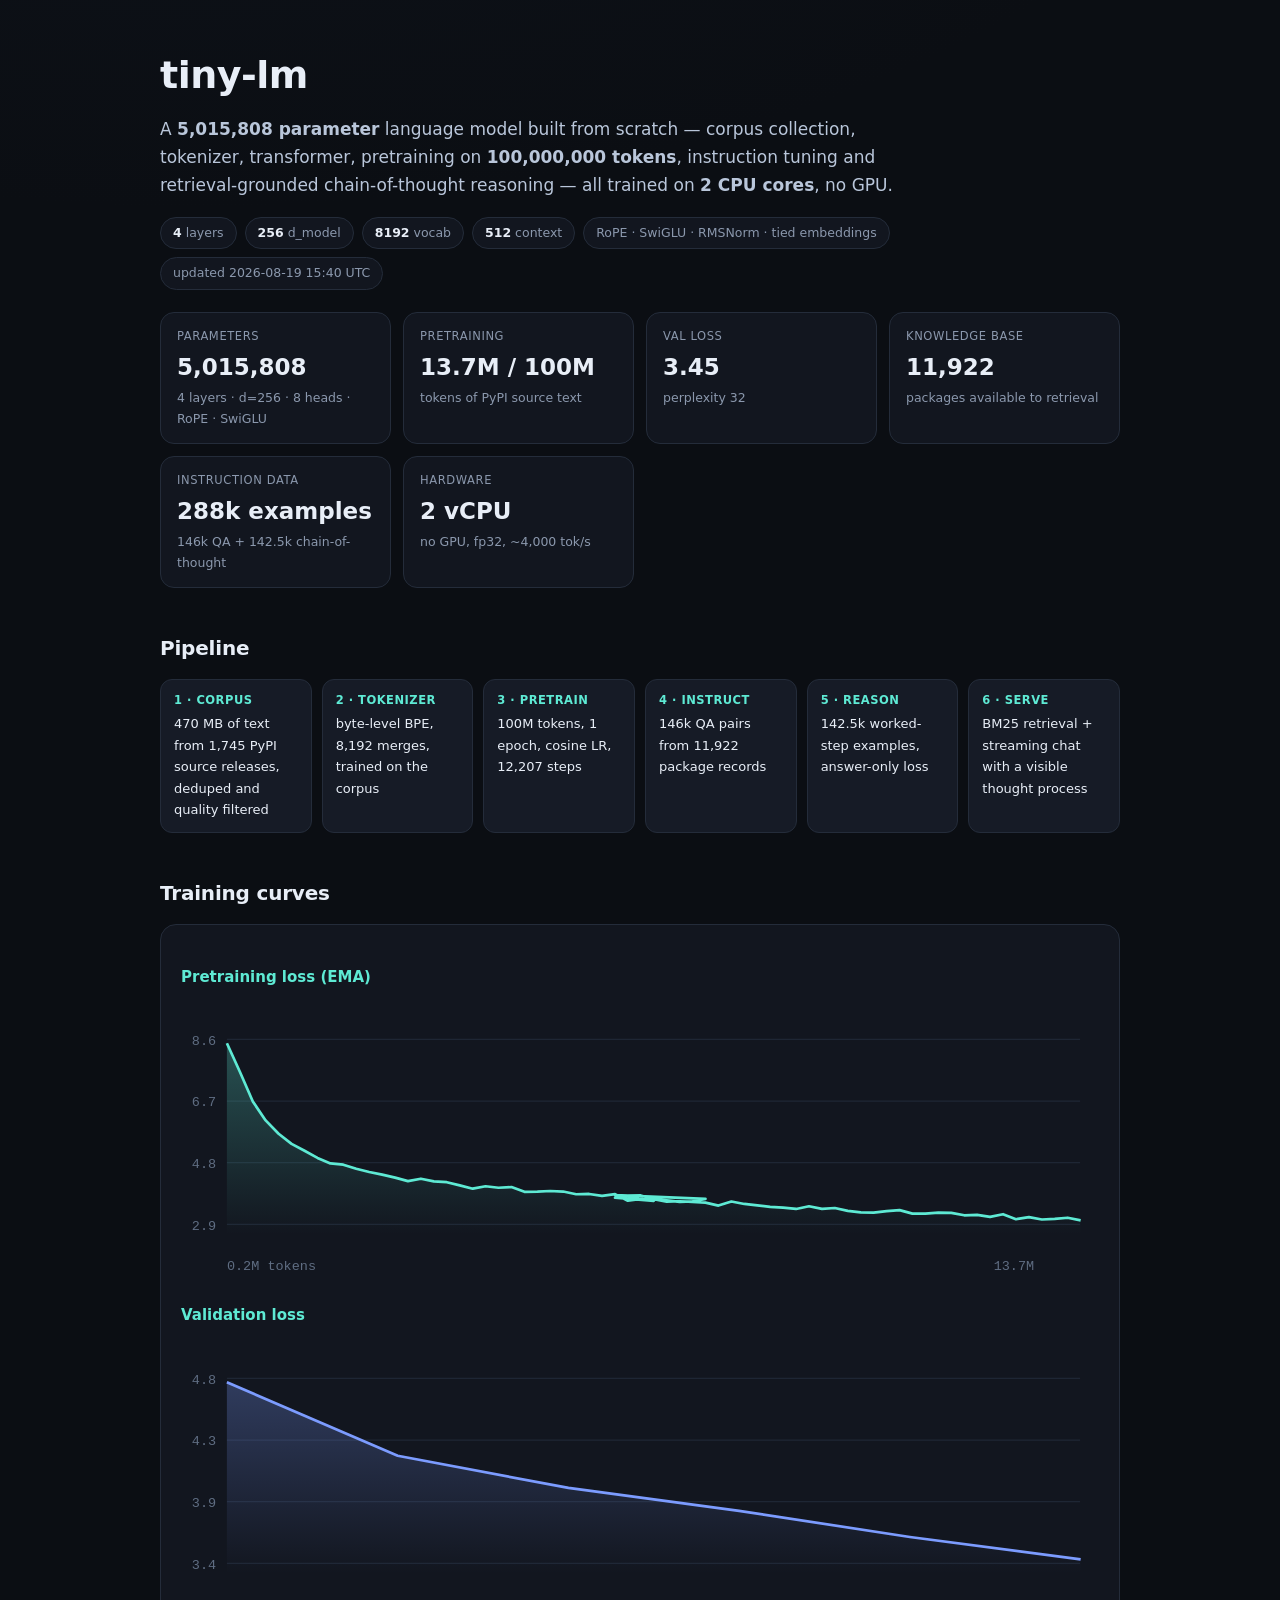
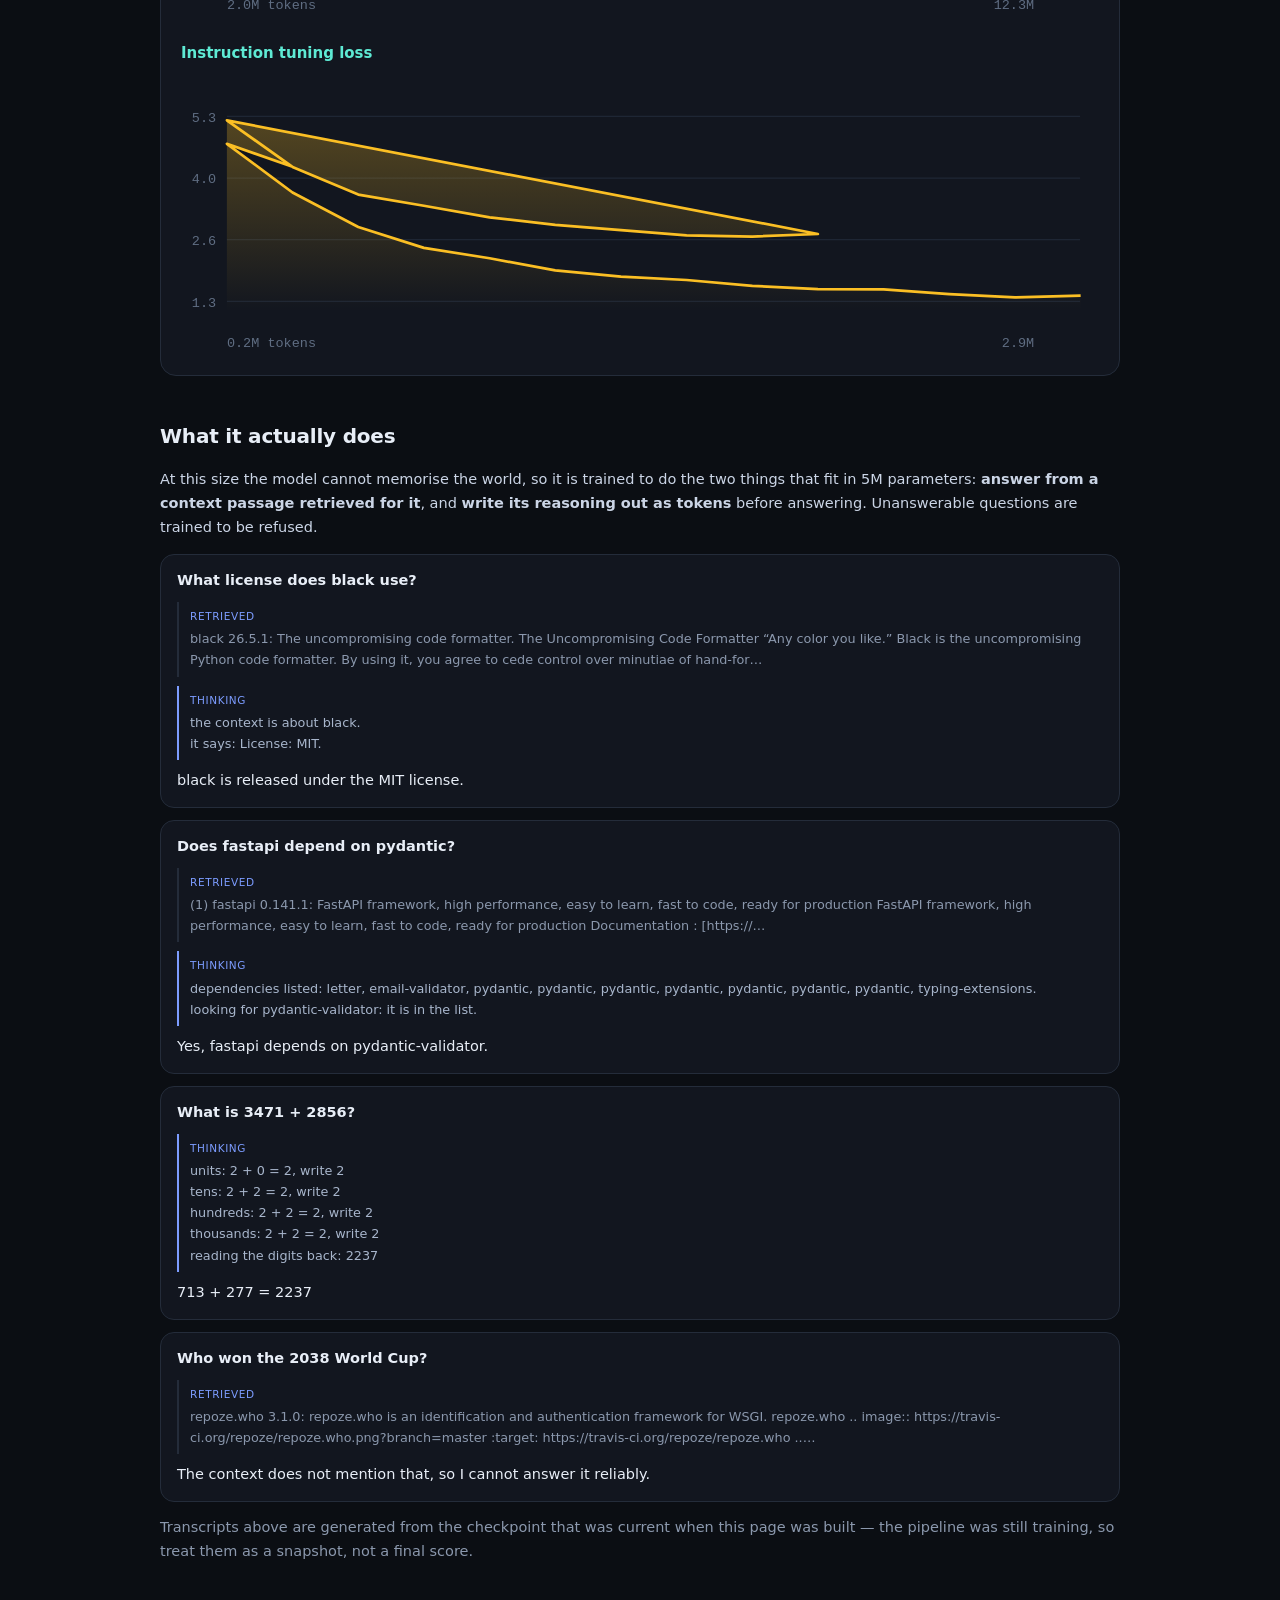
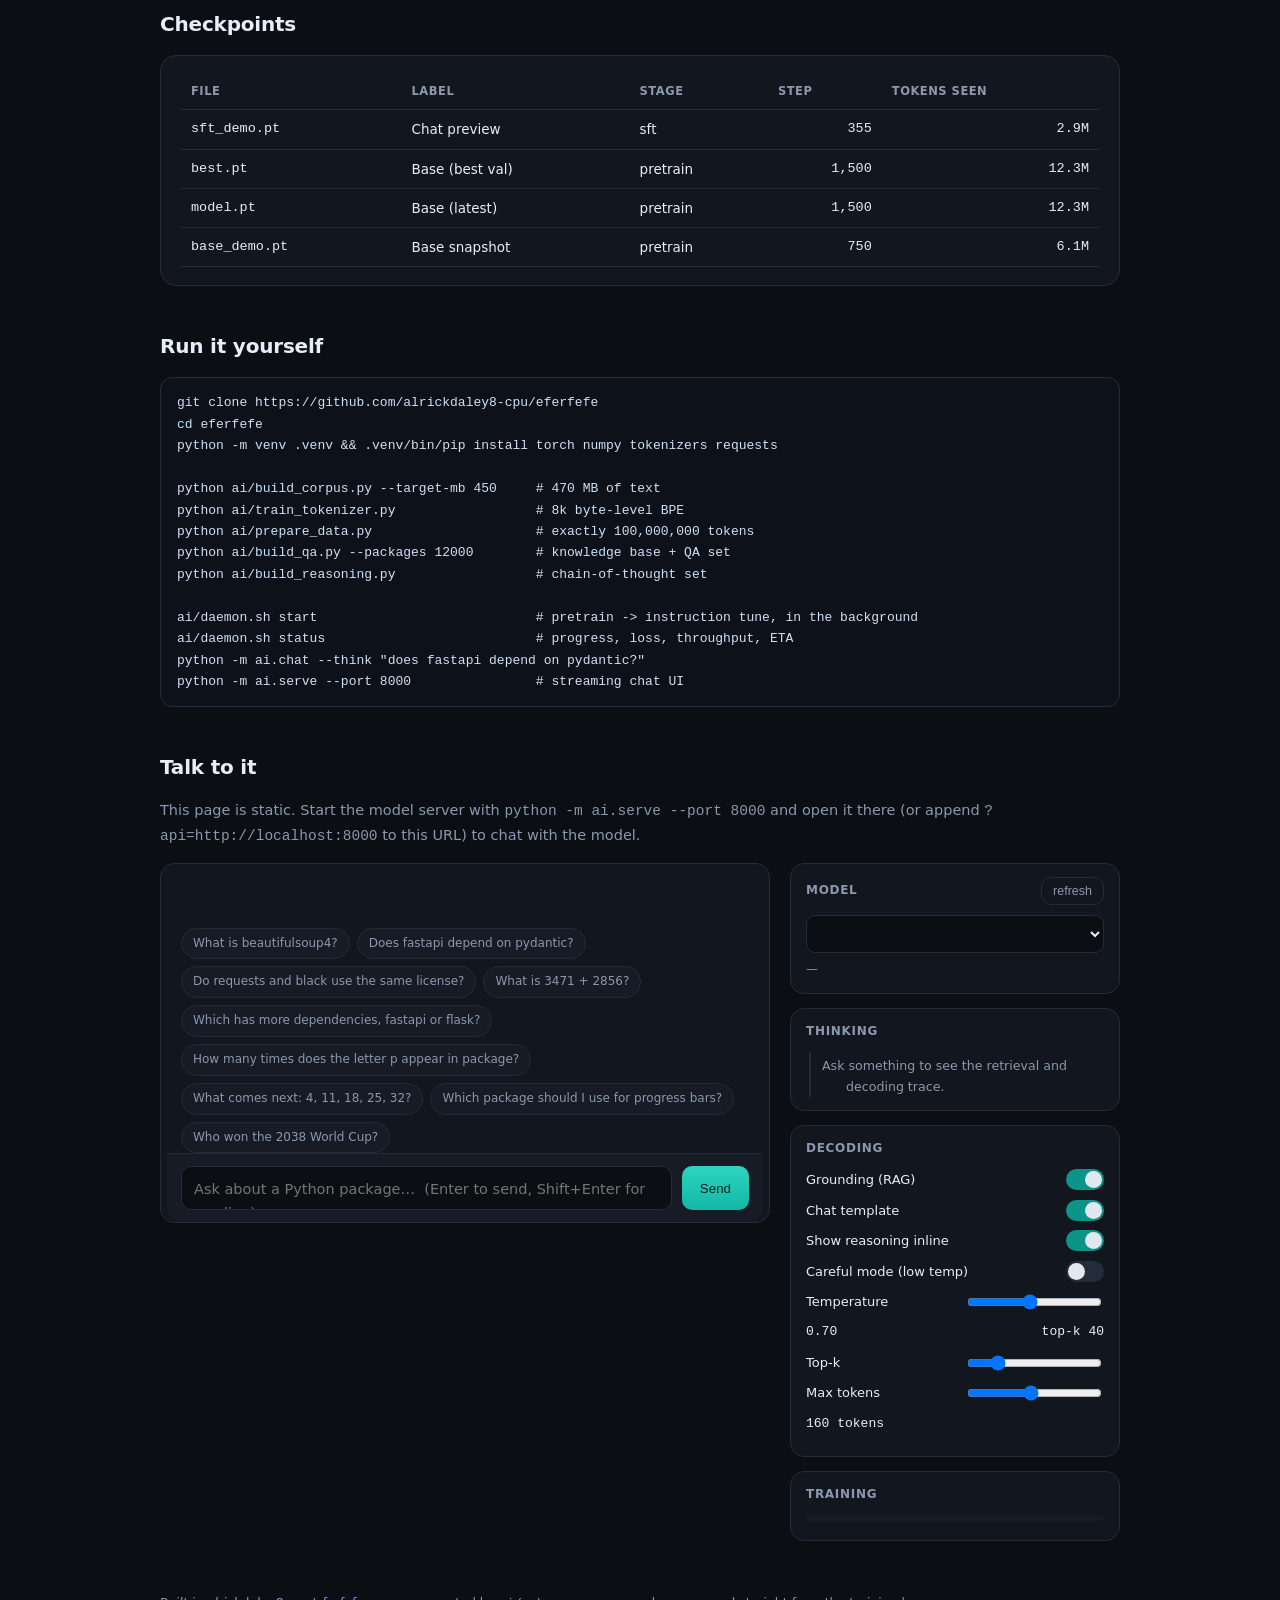
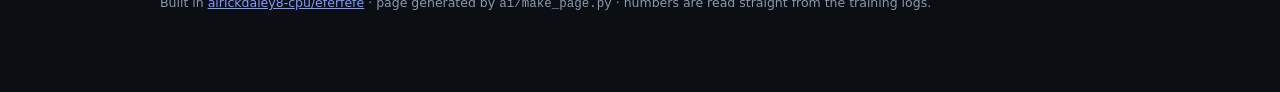
==== commit 52822bf9: "5-8x faster inference: KV cache with RoPE offsets, last-position-only logits, inference_mode, single" ====
--- a/index.html
+++ b/index.html
@@ -165,10 +165,10 @@
   <span class="badge"><b>8192</b> vocab</span>
   <span class="badge"><b>512</b> context</span>
   <span class="badge">RoPE · SwiGLU · RMSNorm · tied embeddings</span>
-  <span class="badge">updated 2026-08-19 15:31 UTC</span>
+  <span class="badge">updated 2026-08-19 15:40 UTC</span>
 </div>
 
-<div class="cards"><div class="stat"><div class="k">parameters</div><div class="v">5,015,808</div><div class="s">4 layers · d=256 · 8 heads · RoPE · SwiGLU</div></div><div class="stat"><div class="k">pretraining</div><div class="v">12.9M / 100M</div><div class="s">tokens of PyPI source text</div></div><div class="stat"><div class="k">val loss</div><div class="v">3.45</div><div class="s">perplexity 32</div></div><div class="stat"><div class="k">knowledge base</div><div class="v">11,922</div><div class="s">packages available to retrieval</div></div><div class="stat"><div class="k">instruction data</div><div class="v">288k examples</div><div class="s">146k QA + 142.5k chain-of-thought</div></div><div class="stat"><div class="k">hardware</div><div class="v">2 vCPU</div><div class="s">no GPU, fp32, ~4,000 tok/s</div></div></div>
+<div class="cards"><div class="stat"><div class="k">parameters</div><div class="v">5,015,808</div><div class="s">4 layers · d=256 · 8 heads · RoPE · SwiGLU</div></div><div class="stat"><div class="k">pretraining</div><div class="v">13.7M / 100M</div><div class="s">tokens of PyPI source text</div></div><div class="stat"><div class="k">val loss</div><div class="v">3.45</div><div class="s">perplexity 32</div></div><div class="stat"><div class="k">knowledge base</div><div class="v">11,922</div><div class="s">packages available to retrieval</div></div><div class="stat"><div class="k">instruction data</div><div class="v">288k examples</div><div class="s">146k QA + 142.5k chain-of-thought</div></div><div class="stat"><div class="k">hardware</div><div class="v">2 vCPU</div><div class="s">no GPU, fp32, ~4,000 tok/s</div></div></div>
 
 <h2>Pipeline</h2>
 <div class="flow">
@@ -189,10 +189,10 @@
     <stop offset="0%" stop-color="#5eead4" stop-opacity=".28"/>
     <stop offset="100%" stop-color="#5eead4" stop-opacity="0"/></linearGradient></defs>
   <line x1="34" y1="168.4" x2="666" y2="168.4" class="grid"/><text x="26" y="172.4" class="ylab">2.9</text><line x1="34" y1="122.7" x2="666" y2="122.7" class="grid"/><text x="26" y="126.7" class="ylab">4.8</text><line x1="34" y1="77.1" x2="666" y2="77.1" class="grid"/><text x="26" y="81.1" class="ylab">6.7</text><line x1="34" y1="31.4" x2="666" y2="31.4" class="grid"/><text x="26" y="35.4" class="ylab">8.6</text>
-  <path d="M34.0,34.3 L44.2,55.5 L54.4,77.7 L64.6,91.8 L74.8,101.8 L85.0,109.3 L95.2,114.4 L105.4,119.8 L115.6,123.9 L125.8,124.8 L136.0,127.8 L146.2,130.2 L156.4,132.3 L166.6,134.4 L176.8,137.1 L187.0,135.2 L197.2,137.3 L207.4,137.9 L217.6,140.2 L227.8,142.8 L238.0,140.9 L248.2,142.1 L258.4,141.5 L268.6,145.0 L278.8,145.0 L289.0,144.4 L299.2,144.9 L309.4,146.8 L319.6,146.6 L329.8,148.1 L340.0,146.7 L350.2,151.7 L360.4,150.3 L370.6,151.8 L340.0,149.4 L350.2,147.9 L360.4,151.1 L370.6,150.5 L380.8,151.5 L391.0,152.6 L401.2,152.2 L411.4,150.2 L340.0,147.5 L350.2,148.0 L360.4,147.8 L370.6,150.5 L380.8,152.3 L391.0,152.0 L401.2,152.6 L411.4,153.1 L421.6,155.3 L431.8,152.3 L442.0,154.1 L452.2,155.2 L462.4,156.3 L472.6,156.8 L482.8,157.8 L493.0,155.8 L503.2,157.7 L513.4,157.2 L523.6,159.2 L533.8,160.4 L544.0,160.5 L554.2,159.4 L564.4,158.7 L574.6,161.4 L584.8,161.2 L595.0,160.6 L605.2,160.8 L615.4,162.5 L625.6,162.3 L635.8,163.8 L646.0,161.8 L656.2,165.5 L666.4,163.9 L666.4,176.0 L34.0,176.0 Z" fill="url(#g5eead4)"/>
-  <path d="M34.0,34.3 L44.2,55.5 L54.4,77.7 L64.6,91.8 L74.8,101.8 L85.0,109.3 L95.2,114.4 L105.4,119.8 L115.6,123.9 L125.8,124.8 L136.0,127.8 L146.2,130.2 L156.4,132.3 L166.6,134.4 L176.8,137.1 L187.0,135.2 L197.2,137.3 L207.4,137.9 L217.6,140.2 L227.8,142.8 L238.0,140.9 L248.2,142.1 L258.4,141.5 L268.6,145.0 L278.8,145.0 L289.0,144.4 L299.2,144.9 L309.4,146.8 L319.6,146.6 L329.8,148.1 L340.0,146.7 L350.2,151.7 L360.4,150.3 L370.6,151.8 L340.0,149.4 L350.2,147.9 L360.4,151.1 L370.6,150.5 L380.8,151.5 L391.0,152.6 L401.2,152.2 L411.4,150.2 L340.0,147.5 L350.2,148.0 L360.4,147.8 L370.6,150.5 L380.8,152.3 L391.0,152.0 L401.2,152.6 L411.4,153.1 L421.6,155.3 L431.8,152.3 L442.0,154.1 L452.2,155.2 L462.4,156.3 L472.6,156.8 L482.8,157.8 L493.0,155.8 L503.2,157.7 L513.4,157.2 L523.6,159.2 L533.8,160.4 L544.0,160.5 L554.2,159.4 L564.4,158.7 L574.6,161.4 L584.8,161.2 L595.0,160.6 L605.2,160.8 L615.4,162.5 L625.6,162.3 L635.8,163.8 L646.0,161.8 L656.2,165.5 L666.4,163.9" fill="none" stroke="#5eead4" stroke-width="2" stroke-linejoin="round"/>
+  <path d="M34.0,34.3 L43.6,55.4 L53.2,77.4 L62.7,91.4 L72.3,101.3 L81.9,108.8 L91.5,113.9 L101.1,119.2 L110.7,123.3 L120.2,124.2 L129.8,127.2 L139.4,129.6 L149.0,131.6 L158.6,133.8 L168.1,136.4 L177.7,134.6 L187.3,136.6 L196.9,137.2 L206.5,139.5 L216.1,142.0 L225.6,140.2 L235.2,141.3 L244.8,140.8 L254.4,144.3 L264.0,144.2 L273.5,143.7 L283.1,144.1 L292.7,146.1 L302.3,145.9 L311.9,147.3 L321.5,146.0 L331.0,150.9 L340.6,149.5 L350.2,151.0 L321.5,148.6 L331.0,147.2 L340.6,150.3 L350.2,149.7 L359.8,150.7 L369.4,151.8 L378.9,151.4 L388.5,149.5 L321.5,146.7 L331.0,147.2 L340.6,147.0 L350.2,149.8 L359.8,151.6 L369.4,151.3 L378.9,151.8 L388.5,152.3 L398.1,154.5 L407.7,151.5 L417.3,153.3 L426.9,154.4 L436.4,155.4 L446.0,156.0 L455.6,157.0 L465.2,155.0 L474.8,156.9 L484.3,156.3 L493.9,158.4 L503.5,159.6 L513.1,159.7 L522.7,158.6 L532.3,157.9 L541.8,160.5 L551.4,160.4 L561.0,159.7 L570.6,159.9 L580.2,161.7 L589.7,161.4 L599.3,162.9 L608.9,160.9 L618.5,164.6 L628.1,163.0 L637.7,164.8 L647.2,164.4 L656.8,163.5 L666.4,165.5 L666.4,176.0 L34.0,176.0 Z" fill="url(#g5eead4)"/>
+  <path d="M34.0,34.3 L43.6,55.4 L53.2,77.4 L62.7,91.4 L72.3,101.3 L81.9,108.8 L91.5,113.9 L101.1,119.2 L110.7,123.3 L120.2,124.2 L129.8,127.2 L139.4,129.6 L149.0,131.6 L158.6,133.8 L168.1,136.4 L177.7,134.6 L187.3,136.6 L196.9,137.2 L206.5,139.5 L216.1,142.0 L225.6,140.2 L235.2,141.3 L244.8,140.8 L254.4,144.3 L264.0,144.2 L273.5,143.7 L283.1,144.1 L292.7,146.1 L302.3,145.9 L311.9,147.3 L321.5,146.0 L331.0,150.9 L340.6,149.5 L350.2,151.0 L321.5,148.6 L331.0,147.2 L340.6,150.3 L350.2,149.7 L359.8,150.7 L369.4,151.8 L378.9,151.4 L388.5,149.5 L321.5,146.7 L331.0,147.2 L340.6,147.0 L350.2,149.8 L359.8,151.6 L369.4,151.3 L378.9,151.8 L388.5,152.3 L398.1,154.5 L407.7,151.5 L417.3,153.3 L426.9,154.4 L436.4,155.4 L446.0,156.0 L455.6,157.0 L465.2,155.0 L474.8,156.9 L484.3,156.3 L493.9,158.4 L503.5,159.6 L513.1,159.7 L522.7,158.6 L532.3,157.9 L541.8,160.5 L551.4,160.4 L561.0,159.7 L570.6,159.9 L580.2,161.7 L589.7,161.4 L599.3,162.9 L608.9,160.9 L618.5,164.6 L628.1,163.0 L637.7,164.8 L647.2,164.4 L656.8,163.5 L666.4,165.5" fill="none" stroke="#5eead4" stroke-width="2" stroke-linejoin="round"/>
   <text x="34" y="202" class="xlab">0.2M tokens</text>
-  <text x="632" y="202" class="xlab" text-anchor="end">12.9M</text>
+  <text x="632" y="202" class="xlab" text-anchor="end">13.7M</text>
 </svg>
   <h3>Validation loss</h3>
   <svg viewBox="0 0 680 210" class="chart" role="img" aria-label="validation loss">
@@ -232,7 +232,7 @@
       <article class="turn">
         <div class="q">Does fastapi depend on pydantic?</div>
         <div class="ctx"><span>retrieved</span>(1) fastapi 0.141.1: FastAPI framework, high performance, easy to learn, fast to code, ready for production FastAPI framework, high performance, easy to learn, fast to code, ready for production Documentation : [https://…</div>
-        <div class="think"><span>thinking</span>dependencies listed: letter, email-validator, pydantic, pydantic-core, pydantic, pydantic, pydantic, pydantic, pydantic, tzdata, tzdata.
+        <div class="think"><span>thinking</span>dependencies listed: letter, email-validator, pydantic, pydantic, pydantic, pydantic, pydantic, pydantic, pydantic, typing-extensions.
 looking for pydantic-validator: it is in the list.</div>
         <div class="a">Yes, fastapi depends on pydantic-validator.</div>
       </article>
@@ -243,8 +243,8 @@
 tens: 2 + 2 = 2, write 2
 hundreds: 2 + 2 = 2, write 2
 thousands: 2 + 2 = 2, write 2
-reading the digits back: 27130</div>
-        <div class="a">7111 + 27 = 27110</div>
+reading the digits back: 2237</div>
+        <div class="a">713 + 277 = 2237</div>
       </article>
       <article class="turn">
         <div class="q">Who won the 2038 World Cup?</div>
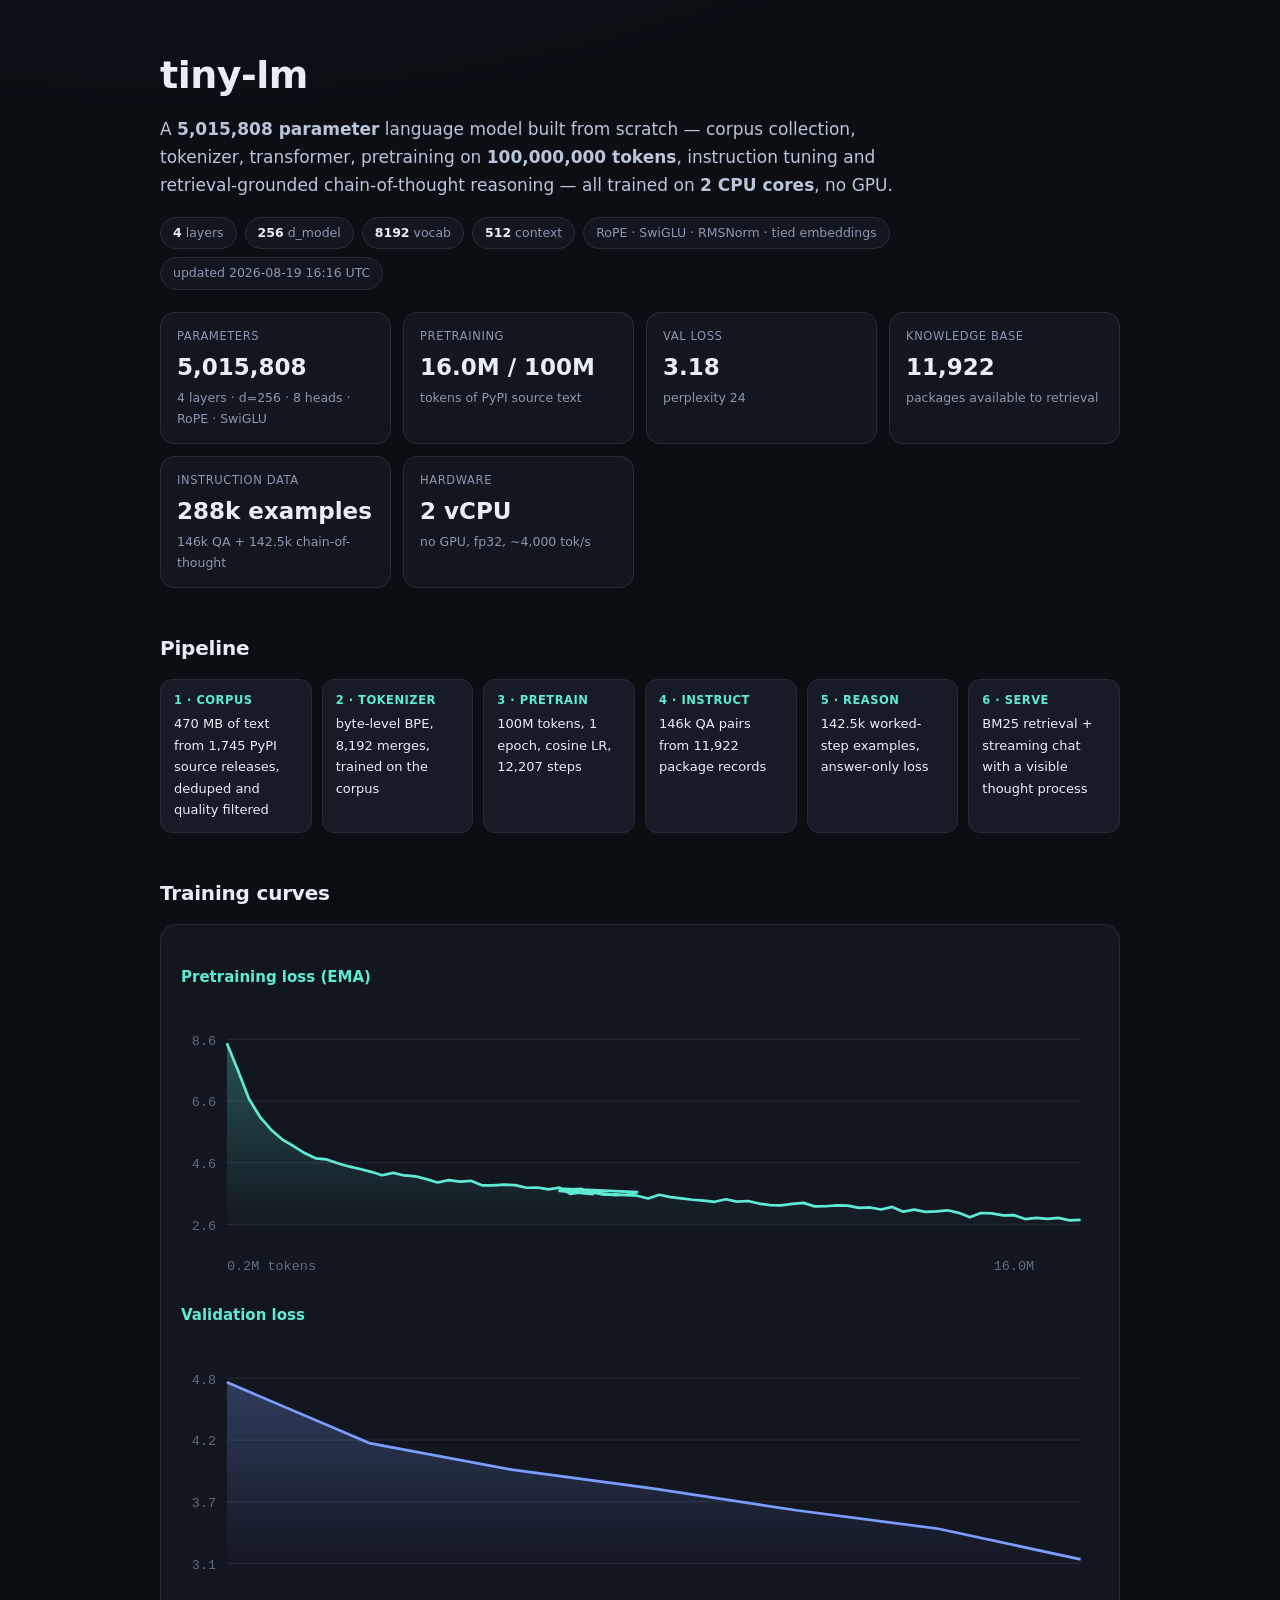
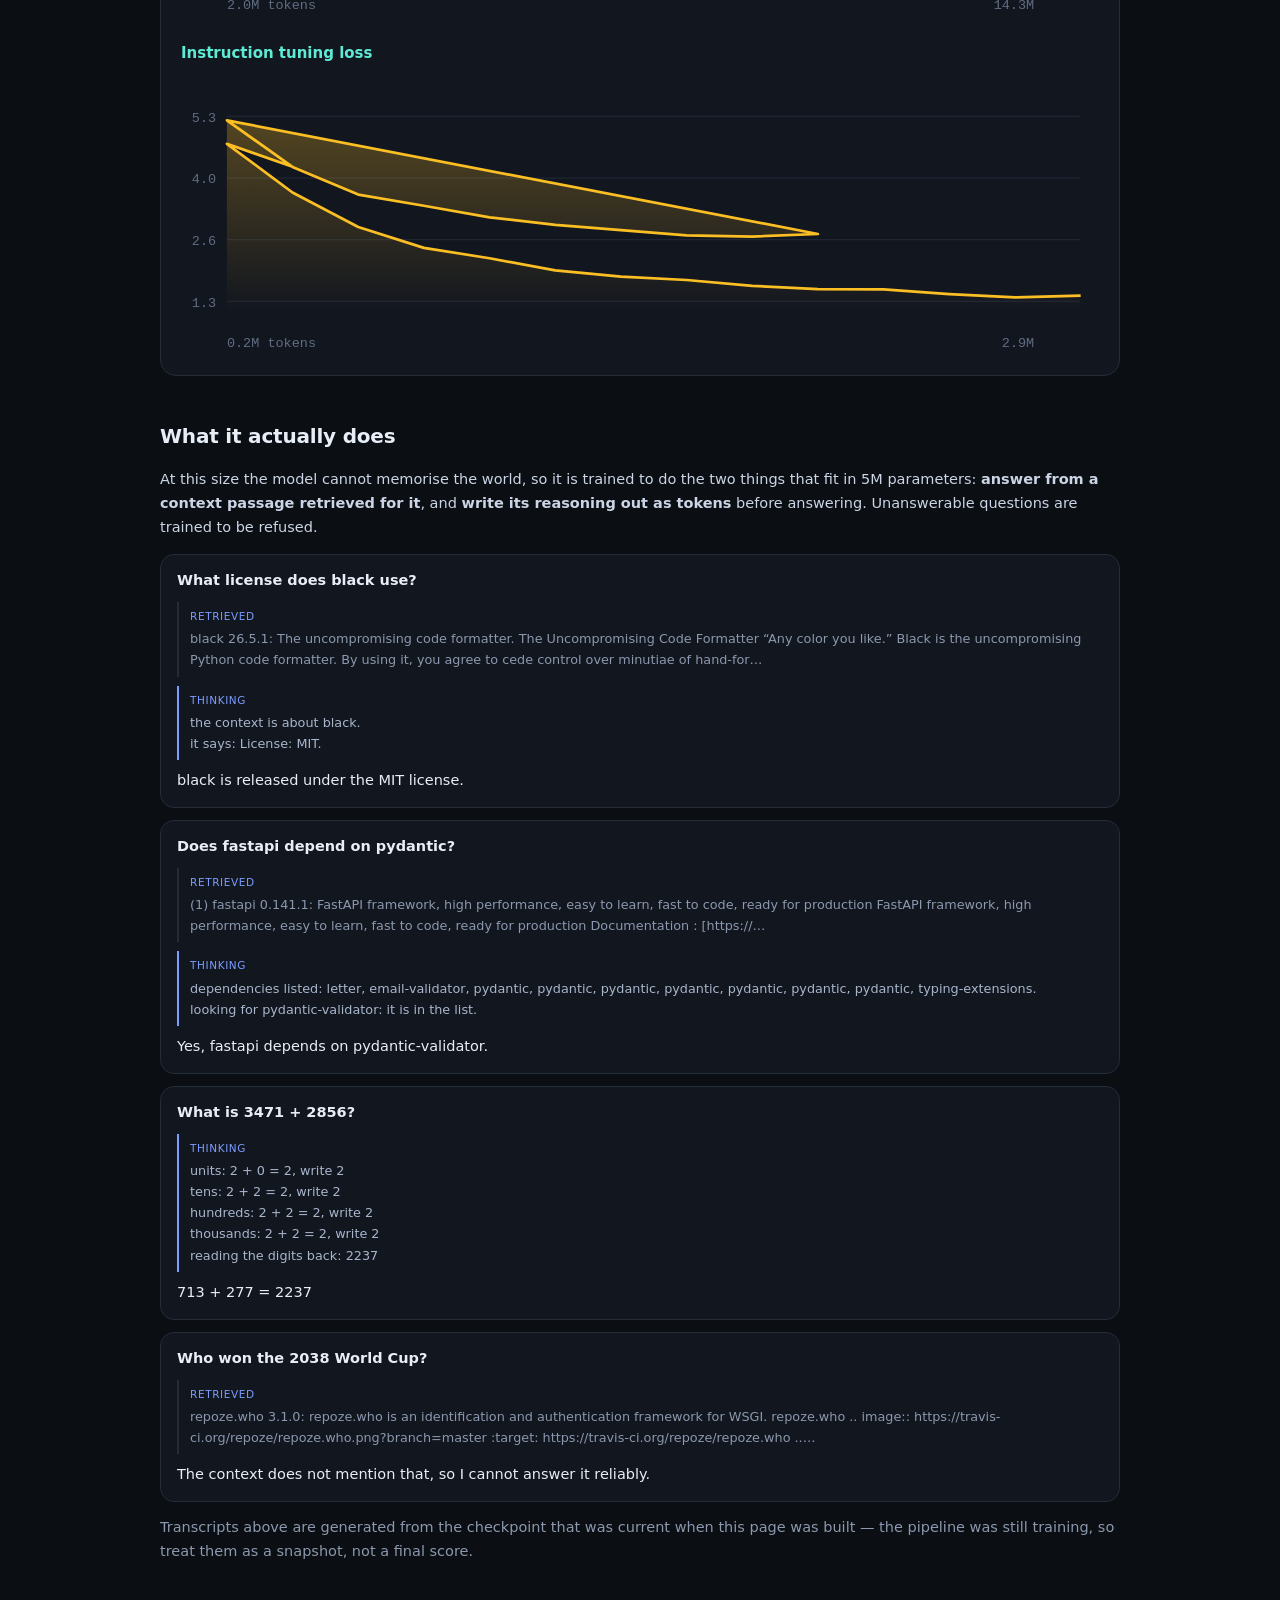
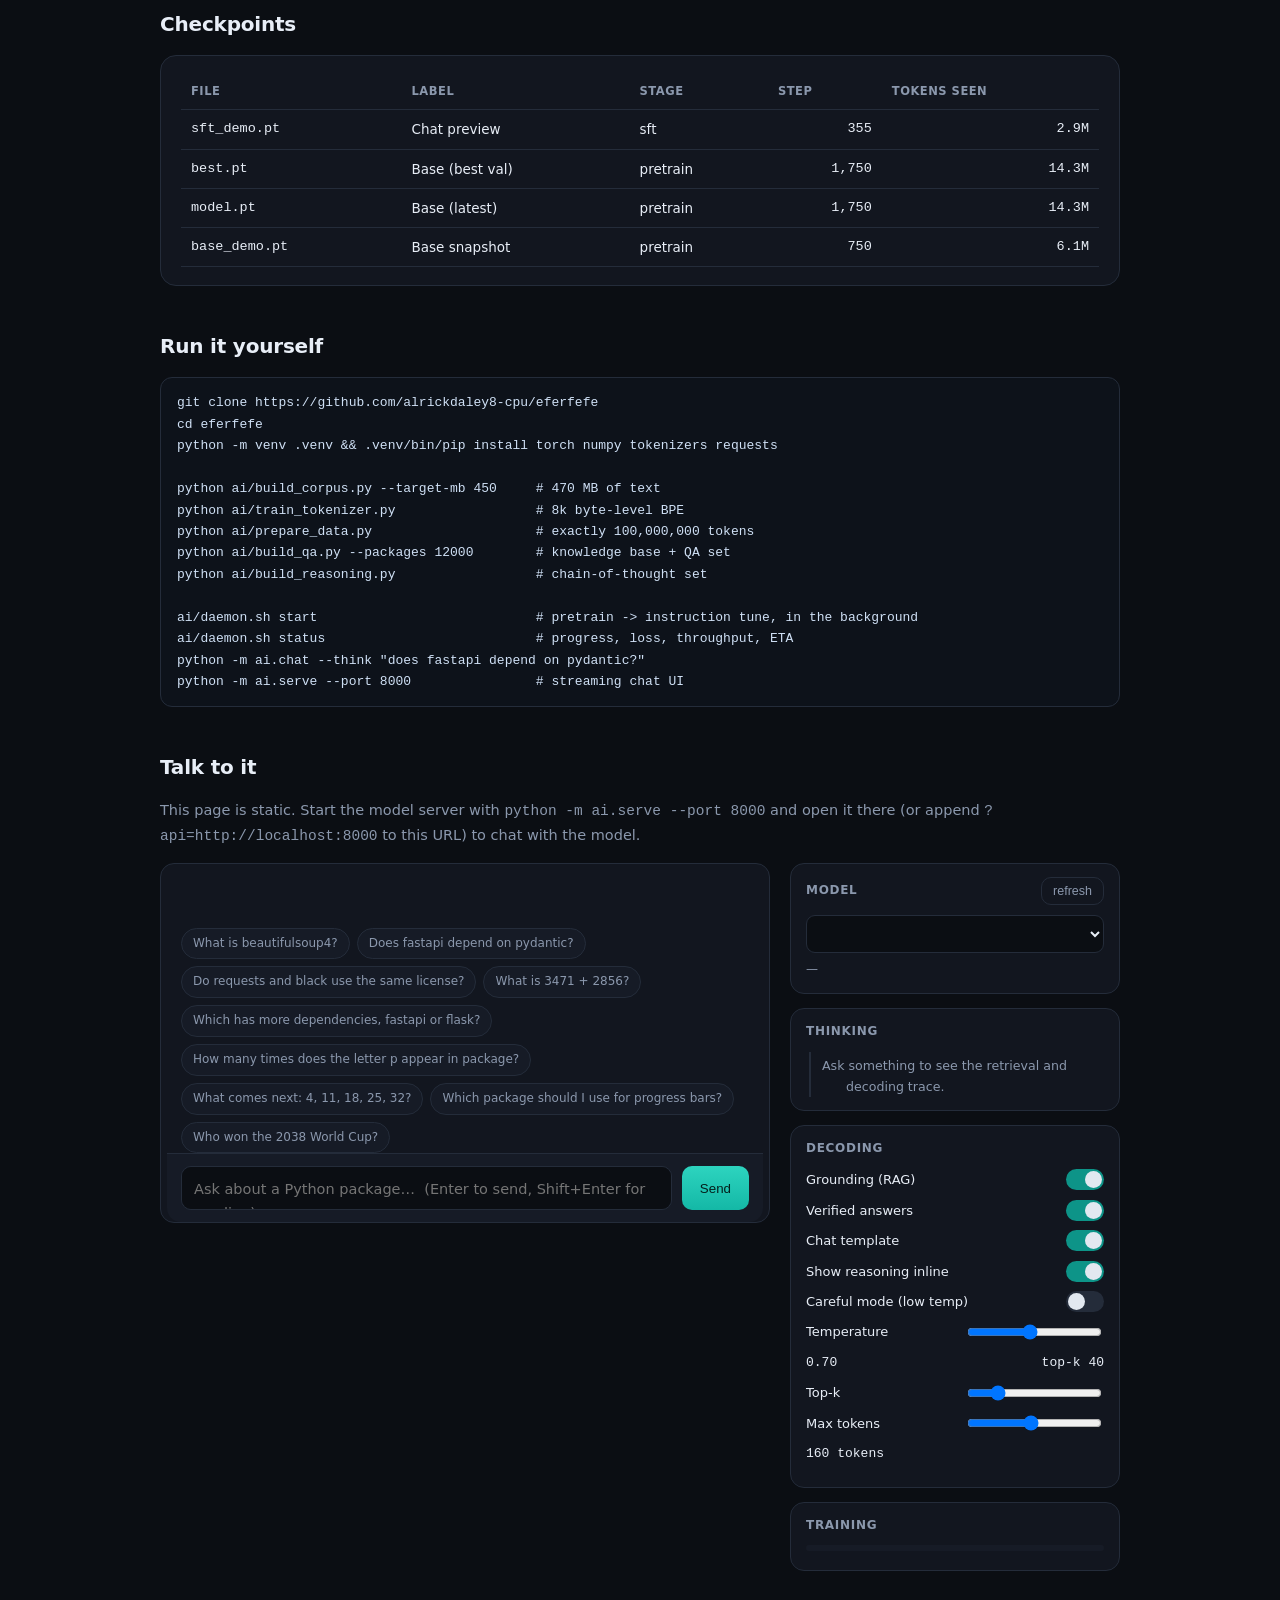
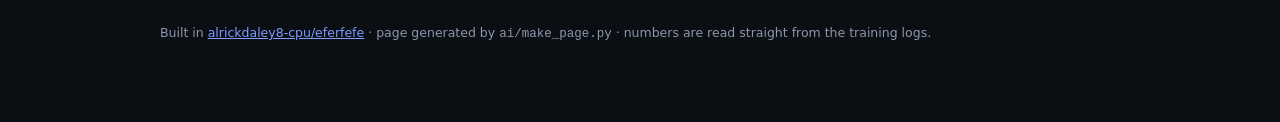
==== commit 3f037dca: "Grounded answer layer: deterministic package/calculator answers, verification of model output, eval " ====
--- a/index.html
+++ b/index.html
@@ -91,6 +91,8 @@
 .spin{width:9px;height:9px;border:2px solid var(--accent2);border-right-color:transparent;
   border-radius:50%;display:inline-block;animation:spin .8s linear infinite}
 @keyframes spin{to{transform:rotate(360deg)}}
+.vbadge{display:inline-block;margin-top:8px;font-size:11px;letter-spacing:.5px;
+  text-transform:uppercase;border:1px solid;border-radius:999px;padding:2px 9px}
 .cursor{display:inline-block;width:7px;height:15px;background:var(--accent);vertical-align:-2px;
   animation:blink 1s steps(2) infinite}
 @keyframes blink{50%{opacity:0}}
@@ -165,10 +167,10 @@
   <span class="badge"><b>8192</b> vocab</span>
   <span class="badge"><b>512</b> context</span>
   <span class="badge">RoPE · SwiGLU · RMSNorm · tied embeddings</span>
-  <span class="badge">updated 2026-08-19 15:40 UTC</span>
+  <span class="badge">updated 2026-08-19 16:16 UTC</span>
 </div>
 
-<div class="cards"><div class="stat"><div class="k">parameters</div><div class="v">5,015,808</div><div class="s">4 layers · d=256 · 8 heads · RoPE · SwiGLU</div></div><div class="stat"><div class="k">pretraining</div><div class="v">13.7M / 100M</div><div class="s">tokens of PyPI source text</div></div><div class="stat"><div class="k">val loss</div><div class="v">3.45</div><div class="s">perplexity 32</div></div><div class="stat"><div class="k">knowledge base</div><div class="v">11,922</div><div class="s">packages available to retrieval</div></div><div class="stat"><div class="k">instruction data</div><div class="v">288k examples</div><div class="s">146k QA + 142.5k chain-of-thought</div></div><div class="stat"><div class="k">hardware</div><div class="v">2 vCPU</div><div class="s">no GPU, fp32, ~4,000 tok/s</div></div></div>
+<div class="cards"><div class="stat"><div class="k">parameters</div><div class="v">5,015,808</div><div class="s">4 layers · d=256 · 8 heads · RoPE · SwiGLU</div></div><div class="stat"><div class="k">pretraining</div><div class="v">16.0M / 100M</div><div class="s">tokens of PyPI source text</div></div><div class="stat"><div class="k">val loss</div><div class="v">3.18</div><div class="s">perplexity 24</div></div><div class="stat"><div class="k">knowledge base</div><div class="v">11,922</div><div class="s">packages available to retrieval</div></div><div class="stat"><div class="k">instruction data</div><div class="v">288k examples</div><div class="s">146k QA + 142.5k chain-of-thought</div></div><div class="stat"><div class="k">hardware</div><div class="v">2 vCPU</div><div class="s">no GPU, fp32, ~4,000 tok/s</div></div></div>
 
 <h2>Pipeline</h2>
 <div class="flow">
@@ -188,22 +190,22 @@
   <defs><linearGradient id="g5eead4" x1="0" x2="0" y1="0" y2="1">
     <stop offset="0%" stop-color="#5eead4" stop-opacity=".28"/>
     <stop offset="100%" stop-color="#5eead4" stop-opacity="0"/></linearGradient></defs>
-  <line x1="34" y1="168.4" x2="666" y2="168.4" class="grid"/><text x="26" y="172.4" class="ylab">2.9</text><line x1="34" y1="122.7" x2="666" y2="122.7" class="grid"/><text x="26" y="126.7" class="ylab">4.8</text><line x1="34" y1="77.1" x2="666" y2="77.1" class="grid"/><text x="26" y="81.1" class="ylab">6.7</text><line x1="34" y1="31.4" x2="666" y2="31.4" class="grid"/><text x="26" y="35.4" class="ylab">8.6</text>
-  <path d="M34.0,34.3 L43.6,55.4 L53.2,77.4 L62.7,91.4 L72.3,101.3 L81.9,108.8 L91.5,113.9 L101.1,119.2 L110.7,123.3 L120.2,124.2 L129.8,127.2 L139.4,129.6 L149.0,131.6 L158.6,133.8 L168.1,136.4 L177.7,134.6 L187.3,136.6 L196.9,137.2 L206.5,139.5 L216.1,142.0 L225.6,140.2 L235.2,141.3 L244.8,140.8 L254.4,144.3 L264.0,144.2 L273.5,143.7 L283.1,144.1 L292.7,146.1 L302.3,145.9 L311.9,147.3 L321.5,146.0 L331.0,150.9 L340.6,149.5 L350.2,151.0 L321.5,148.6 L331.0,147.2 L340.6,150.3 L350.2,149.7 L359.8,150.7 L369.4,151.8 L378.9,151.4 L388.5,149.5 L321.5,146.7 L331.0,147.2 L340.6,147.0 L350.2,149.8 L359.8,151.6 L369.4,151.3 L378.9,151.8 L388.5,152.3 L398.1,154.5 L407.7,151.5 L417.3,153.3 L426.9,154.4 L436.4,155.4 L446.0,156.0 L455.6,157.0 L465.2,155.0 L474.8,156.9 L484.3,156.3 L493.9,158.4 L503.5,159.6 L513.1,159.7 L522.7,158.6 L532.3,157.9 L541.8,160.5 L551.4,160.4 L561.0,159.7 L570.6,159.9 L580.2,161.7 L589.7,161.4 L599.3,162.9 L608.9,160.9 L618.5,164.6 L628.1,163.0 L637.7,164.8 L647.2,164.4 L656.8,163.5 L666.4,165.5 L666.4,176.0 L34.0,176.0 Z" fill="url(#g5eead4)"/>
-  <path d="M34.0,34.3 L43.6,55.4 L53.2,77.4 L62.7,91.4 L72.3,101.3 L81.9,108.8 L91.5,113.9 L101.1,119.2 L110.7,123.3 L120.2,124.2 L129.8,127.2 L139.4,129.6 L149.0,131.6 L158.6,133.8 L168.1,136.4 L177.7,134.6 L187.3,136.6 L196.9,137.2 L206.5,139.5 L216.1,142.0 L225.6,140.2 L235.2,141.3 L244.8,140.8 L254.4,144.3 L264.0,144.2 L273.5,143.7 L283.1,144.1 L292.7,146.1 L302.3,145.9 L311.9,147.3 L321.5,146.0 L331.0,150.9 L340.6,149.5 L350.2,151.0 L321.5,148.6 L331.0,147.2 L340.6,150.3 L350.2,149.7 L359.8,150.7 L369.4,151.8 L378.9,151.4 L388.5,149.5 L321.5,146.7 L331.0,147.2 L340.6,147.0 L350.2,149.8 L359.8,151.6 L369.4,151.3 L378.9,151.8 L388.5,152.3 L398.1,154.5 L407.7,151.5 L417.3,153.3 L426.9,154.4 L436.4,155.4 L446.0,156.0 L455.6,157.0 L465.2,155.0 L474.8,156.9 L484.3,156.3 L493.9,158.4 L503.5,159.6 L513.1,159.7 L522.7,158.6 L532.3,157.9 L541.8,160.5 L551.4,160.4 L561.0,159.7 L570.6,159.9 L580.2,161.7 L589.7,161.4 L599.3,162.9 L608.9,160.9 L618.5,164.6 L628.1,163.0 L637.7,164.8 L647.2,164.4 L656.8,163.5 L666.4,165.5" fill="none" stroke="#5eead4" stroke-width="2" stroke-linejoin="round"/>
+  <line x1="34" y1="168.4" x2="666" y2="168.4" class="grid"/><text x="26" y="172.4" class="ylab">2.6</text><line x1="34" y1="122.7" x2="666" y2="122.7" class="grid"/><text x="26" y="126.7" class="ylab">4.6</text><line x1="34" y1="77.1" x2="666" y2="77.1" class="grid"/><text x="26" y="81.1" class="ylab">6.6</text><line x1="34" y1="31.4" x2="666" y2="31.4" class="grid"/><text x="26" y="35.4" class="ylab">8.6</text>
+  <path d="M34.0,34.3 L42.2,54.5 L50.4,75.6 L58.6,88.9 L66.9,98.5 L75.1,105.6 L83.3,110.4 L91.5,115.6 L99.7,119.5 L107.9,120.3 L116.1,123.2 L124.3,125.5 L132.6,127.4 L140.8,129.5 L149.0,132.0 L157.2,130.3 L165.4,132.2 L173.6,132.8 L181.8,134.9 L190.0,137.4 L198.3,135.7 L206.5,136.7 L214.7,136.2 L222.9,139.5 L231.1,139.5 L239.3,139.0 L247.5,139.4 L255.8,141.3 L264.0,141.1 L272.2,142.5 L280.4,141.2 L288.6,145.9 L296.8,144.6 L305.0,146.0 L280.4,143.7 L288.6,142.3 L296.8,145.3 L305.0,144.8 L313.2,145.7 L321.5,146.7 L329.7,146.4 L337.9,144.5 L280.4,141.9 L288.6,142.4 L296.8,142.2 L305.0,144.8 L313.2,146.5 L321.5,146.2 L329.7,146.8 L337.9,147.2 L346.1,149.3 L354.3,146.5 L362.5,148.2 L370.7,149.2 L378.9,150.2 L387.2,150.8 L395.4,151.7 L403.6,149.8 L411.8,151.6 L420.0,151.1 L428.2,153.0 L436.4,154.2 L444.6,154.3 L452.9,153.3 L461.1,152.5 L469.3,155.1 L477.5,155.0 L485.7,154.3 L493.9,154.5 L502.1,156.2 L510.4,155.9 L518.6,157.4 L526.8,155.5 L535.0,159.0 L543.2,157.5 L551.4,159.2 L559.6,158.8 L567.8,158.0 L576.1,159.9 L584.3,163.1 L592.5,160.0 L600.7,160.3 L608.9,161.8 L617.1,161.6 L625.3,164.5 L633.5,163.6 L641.8,164.3 L650.0,163.6 L658.2,165.5 L666.4,165.1 L666.4,176.0 L34.0,176.0 Z" fill="url(#g5eead4)"/>
+  <path d="M34.0,34.3 L42.2,54.5 L50.4,75.6 L58.6,88.9 L66.9,98.5 L75.1,105.6 L83.3,110.4 L91.5,115.6 L99.7,119.5 L107.9,120.3 L116.1,123.2 L124.3,125.5 L132.6,127.4 L140.8,129.5 L149.0,132.0 L157.2,130.3 L165.4,132.2 L173.6,132.8 L181.8,134.9 L190.0,137.4 L198.3,135.7 L206.5,136.7 L214.7,136.2 L222.9,139.5 L231.1,139.5 L239.3,139.0 L247.5,139.4 L255.8,141.3 L264.0,141.1 L272.2,142.5 L280.4,141.2 L288.6,145.9 L296.8,144.6 L305.0,146.0 L280.4,143.7 L288.6,142.3 L296.8,145.3 L305.0,144.8 L313.2,145.7 L321.5,146.7 L329.7,146.4 L337.9,144.5 L280.4,141.9 L288.6,142.4 L296.8,142.2 L305.0,144.8 L313.2,146.5 L321.5,146.2 L329.7,146.8 L337.9,147.2 L346.1,149.3 L354.3,146.5 L362.5,148.2 L370.7,149.2 L378.9,150.2 L387.2,150.8 L395.4,151.7 L403.6,149.8 L411.8,151.6 L420.0,151.1 L428.2,153.0 L436.4,154.2 L444.6,154.3 L452.9,153.3 L461.1,152.5 L469.3,155.1 L477.5,155.0 L485.7,154.3 L493.9,154.5 L502.1,156.2 L510.4,155.9 L518.6,157.4 L526.8,155.5 L535.0,159.0 L543.2,157.5 L551.4,159.2 L559.6,158.8 L567.8,158.0 L576.1,159.9 L584.3,163.1 L592.5,160.0 L600.7,160.3 L608.9,161.8 L617.1,161.6 L625.3,164.5 L633.5,163.6 L641.8,164.3 L650.0,163.6 L658.2,165.5 L666.4,165.1" fill="none" stroke="#5eead4" stroke-width="2" stroke-linejoin="round"/>
   <text x="34" y="202" class="xlab">0.2M tokens</text>
-  <text x="632" y="202" class="xlab" text-anchor="end">13.7M</text>
+  <text x="632" y="202" class="xlab" text-anchor="end">16.0M</text>
 </svg>
   <h3>Validation loss</h3>
   <svg viewBox="0 0 680 210" class="chart" role="img" aria-label="validation loss">
   <defs><linearGradient id="g7c9cff" x1="0" x2="0" y1="0" y2="1">
     <stop offset="0%" stop-color="#7c9cff" stop-opacity=".28"/>
     <stop offset="100%" stop-color="#7c9cff" stop-opacity="0"/></linearGradient></defs>
-  <line x1="34" y1="168.4" x2="666" y2="168.4" class="grid"/><text x="26" y="172.4" class="ylab">3.4</text><line x1="34" y1="122.7" x2="666" y2="122.7" class="grid"/><text x="26" y="126.7" class="ylab">3.9</text><line x1="34" y1="77.1" x2="666" y2="77.1" class="grid"/><text x="26" y="81.1" class="ylab">4.3</text><line x1="34" y1="31.4" x2="666" y2="31.4" class="grid"/><text x="26" y="35.4" class="ylab">4.8</text>
-  <path d="M34.0,34.3 L160.5,88.7 L287.0,112.5 L413.4,129.5 L539.9,148.9 L666.4,165.5 L666.4,176.0 L34.0,176.0 Z" fill="url(#g7c9cff)"/>
-  <path d="M34.0,34.3 L160.5,88.7 L287.0,112.5 L413.4,129.5 L539.9,148.9 L666.4,165.5" fill="none" stroke="#7c9cff" stroke-width="2" stroke-linejoin="round"/>
+  <line x1="34" y1="168.4" x2="666" y2="168.4" class="grid"/><text x="26" y="172.4" class="ylab">3.1</text><line x1="34" y1="122.7" x2="666" y2="122.7" class="grid"/><text x="26" y="126.7" class="ylab">3.7</text><line x1="34" y1="77.1" x2="666" y2="77.1" class="grid"/><text x="26" y="81.1" class="ylab">4.2</text><line x1="34" y1="31.4" x2="666" y2="31.4" class="grid"/><text x="26" y="35.4" class="ylab">4.8</text>
+  <path d="M34.0,34.3 L139.4,79.3 L244.8,99.0 L350.2,113.0 L455.6,129.1 L561.0,142.8 L666.4,165.5 L666.4,176.0 L34.0,176.0 Z" fill="url(#g7c9cff)"/>
+  <path d="M34.0,34.3 L139.4,79.3 L244.8,99.0 L350.2,113.0 L455.6,129.1 L561.0,142.8 L666.4,165.5" fill="none" stroke="#7c9cff" stroke-width="2" stroke-linejoin="round"/>
   <text x="34" y="202" class="xlab">2.0M tokens</text>
-  <text x="632" y="202" class="xlab" text-anchor="end">12.3M</text>
+  <text x="632" y="202" class="xlab" text-anchor="end">14.3M</text>
 </svg>
   <h3>Instruction tuning loss</h3><svg viewBox="0 0 680 210" class="chart" role="img" aria-label="sft loss">
   <defs><linearGradient id="gfbbf24" x1="0" x2="0" y1="0" y2="1">
@@ -258,7 +260,7 @@
 <h2>Checkpoints</h2>
 <div class="panel"><table>
 <thead><tr><th>file</th><th>label</th><th>stage</th><th>step</th><th>tokens seen</th></tr></thead>
-<tbody><tr><td class='mono'>sft_demo.pt</td><td>Chat preview</td><td>sft</td><td class='num'>355</td><td class='num'>2.9M</td></tr><tr><td class='mono'>best.pt</td><td>Base (best val)</td><td>pretrain</td><td class='num'>1,500</td><td class='num'>12.3M</td></tr><tr><td class='mono'>model.pt</td><td>Base (latest)</td><td>pretrain</td><td class='num'>1,500</td><td class='num'>12.3M</td></tr><tr><td class='mono'>base_demo.pt</td><td>Base snapshot</td><td>pretrain</td><td class='num'>750</td><td class='num'>6.1M</td></tr></tbody></table></div>
+<tbody><tr><td class='mono'>sft_demo.pt</td><td>Chat preview</td><td>sft</td><td class='num'>355</td><td class='num'>2.9M</td></tr><tr><td class='mono'>best.pt</td><td>Base (best val)</td><td>pretrain</td><td class='num'>1,750</td><td class='num'>14.3M</td></tr><tr><td class='mono'>model.pt</td><td>Base (latest)</td><td>pretrain</td><td class='num'>1,750</td><td class='num'>14.3M</td></tr><tr><td class='mono'>base_demo.pt</td><td>Base snapshot</td><td>pretrain</td><td class='num'>750</td><td class='num'>6.1M</td></tr></tbody></table></div>
 
 <h2>Run it yourself</h2>
 <pre>git clone https://github.com/alrickdaley8-cpu/eferfefe
@@ -307,6 +309,7 @@
   <section class="card sec">
     <h2>Decoding</h2>
     <div class="ctrl"><span>Grounding (RAG)</span><div class="switch on" id="rag"></div></div>
+    <div class="ctrl"><span>Verified answers</span><div class="switch on" id="grounded"></div></div>
     <div class="ctrl"><span>Chat template</span><div class="switch on" id="tpl"></div></div>
     <div class="ctrl"><span>Show reasoning inline</span><div class="switch on" id="showthink"></div></div>
     <div class="ctrl"><span>Careful mode (low temp)</span><div class="switch" id="careful"></div></div>
@@ -338,11 +341,11 @@
  "Which has more dependencies, fastapi or flask?","How many times does the letter p appear in package?",
  "What comes next: 4, 11, 18, 25, 32?","Which package should I use for progress bars?",
  "Who won the 2038 World Cup?"];
-let busy=false, opts={rag:true,tpl:true,showthink:true,careful:false};
+let busy=false, opts={rag:true,tpl:true,showthink:true,careful:false,grounded:true};
 
 $("chips").innerHTML=EXAMPLES.map(e=>`<span class="chip">${esc(e)}</span>`).join("");
 $("chips").onclick=e=>{if(e.target.classList.contains("chip")){$("q").value=e.target.textContent;send();}};
-["rag","tpl","showthink","careful"].forEach(k=>$(k).onclick=()=>{opts[k]=!opts[k];$(k).classList.toggle("on",opts[k]);});
+["rag","tpl","showthink","careful","grounded"].forEach(k=>$(k).onclick=()=>{opts[k]=!opts[k];$(k).classList.toggle("on",opts[k]);});
 $("temp").oninput=e=>$("tempV").textContent=(e.target.value/100).toFixed(2);
 $("topk").oninput=e=>$("topkV").textContent="top-k "+e.target.value;
 $("maxt").oninput=e=>$("maxtV").textContent=e.target.value+" tokens";
@@ -452,7 +455,12 @@
              <span class="g"><i style="width:${(a.p*100).toFixed(1)}%"></i></span>
              <span class="p">${(a.p*100).toFixed(0)}%</span></div>`).join("")+`</div>`;
       }else if(ev.type==="done"){
-        body.innerHTML=esc(ev.answer||"(empty answer)");
+        const badge={ok:['verified','#2dd4bf'],corrected:['corrected from knowledge base','#fbbf24'],
+                     unchecked:['unverified','#8b98ad']}[ev.verification]||["","#8b98ad"];
+        body.innerHTML=esc(ev.answer||"(empty answer)")+(badge[0]?
+          `<div class="vbadge" style="color:${badge[1]};border-color:${badge[1]}44">${badge[0]}</div>`:"");
+        if(ev.verification==="corrected"&&ev.model_answer)
+          thought("model said (rejected)",esc(ev.model_answer));
         const sp=rbox.querySelector(".spin"); if(sp) sp.remove();
         if(ev.reasoning){
           rbox.style.display=opts.showthink?"":"none";
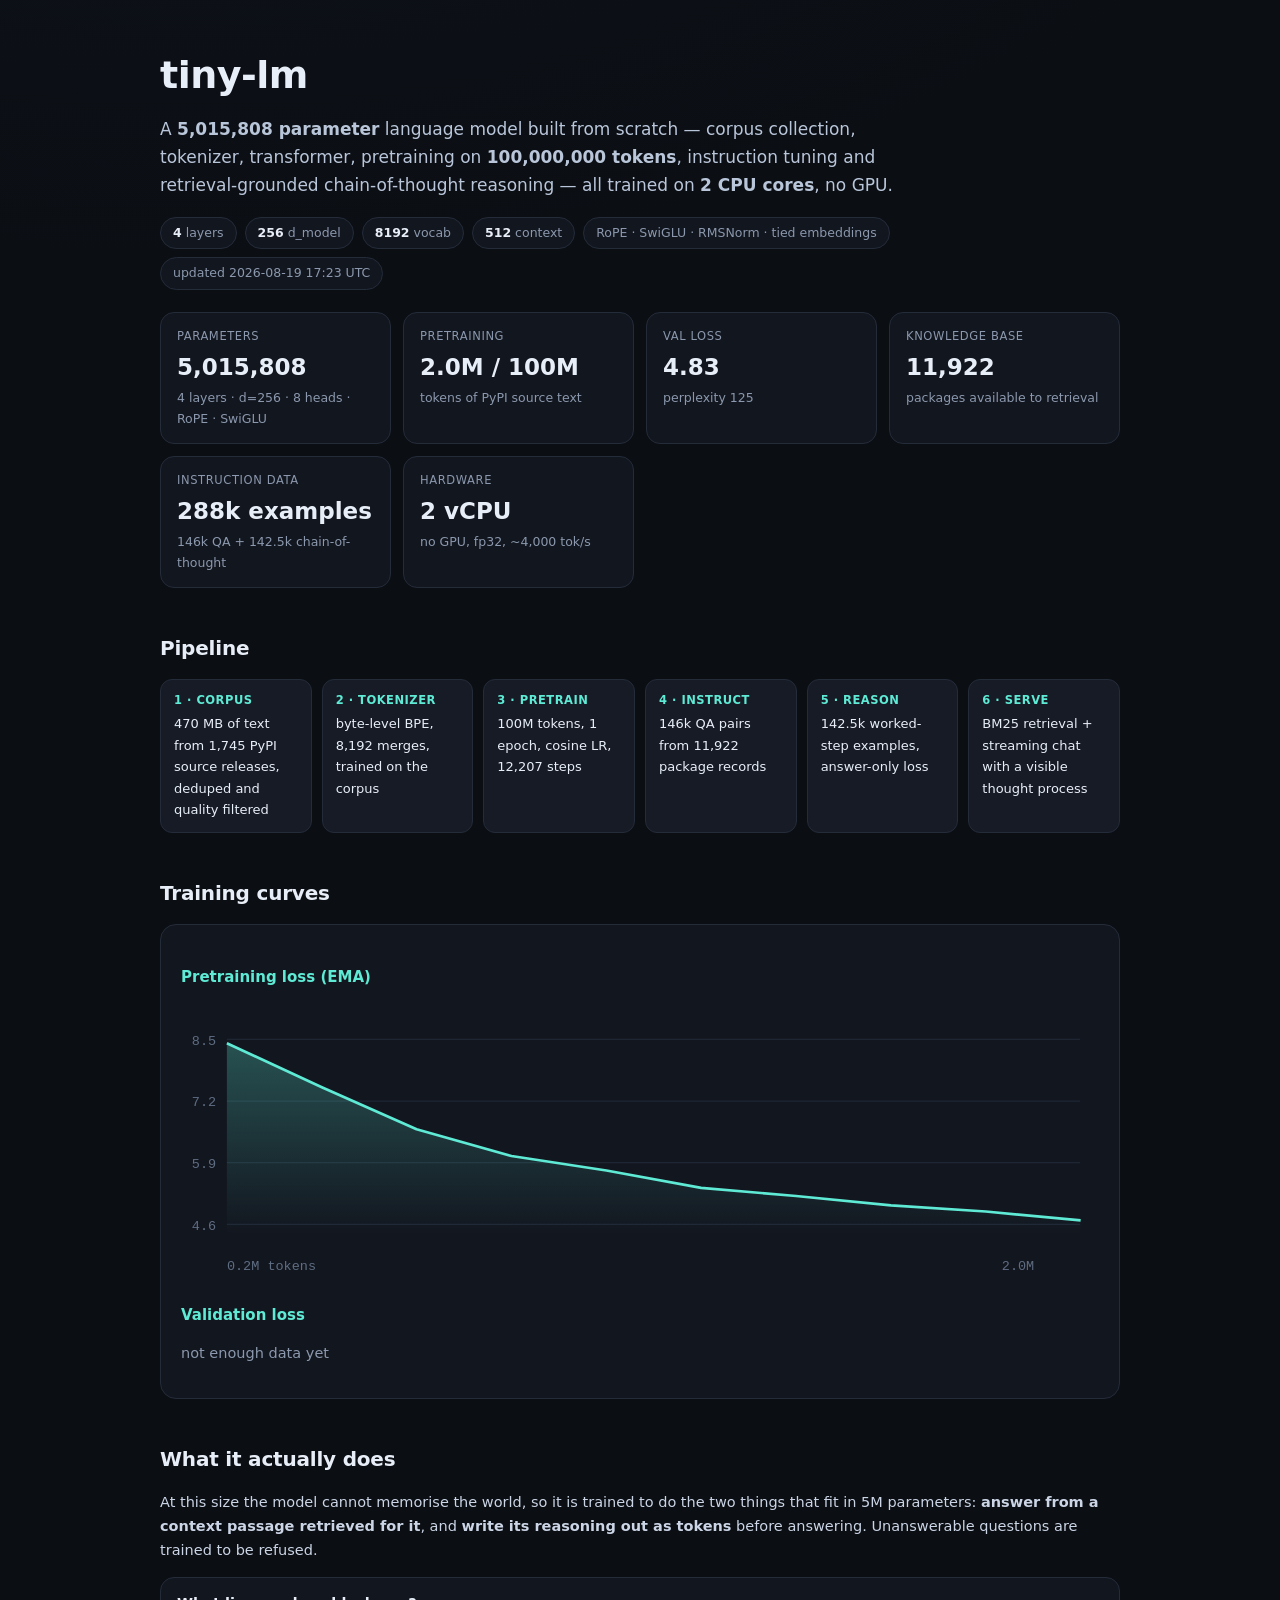
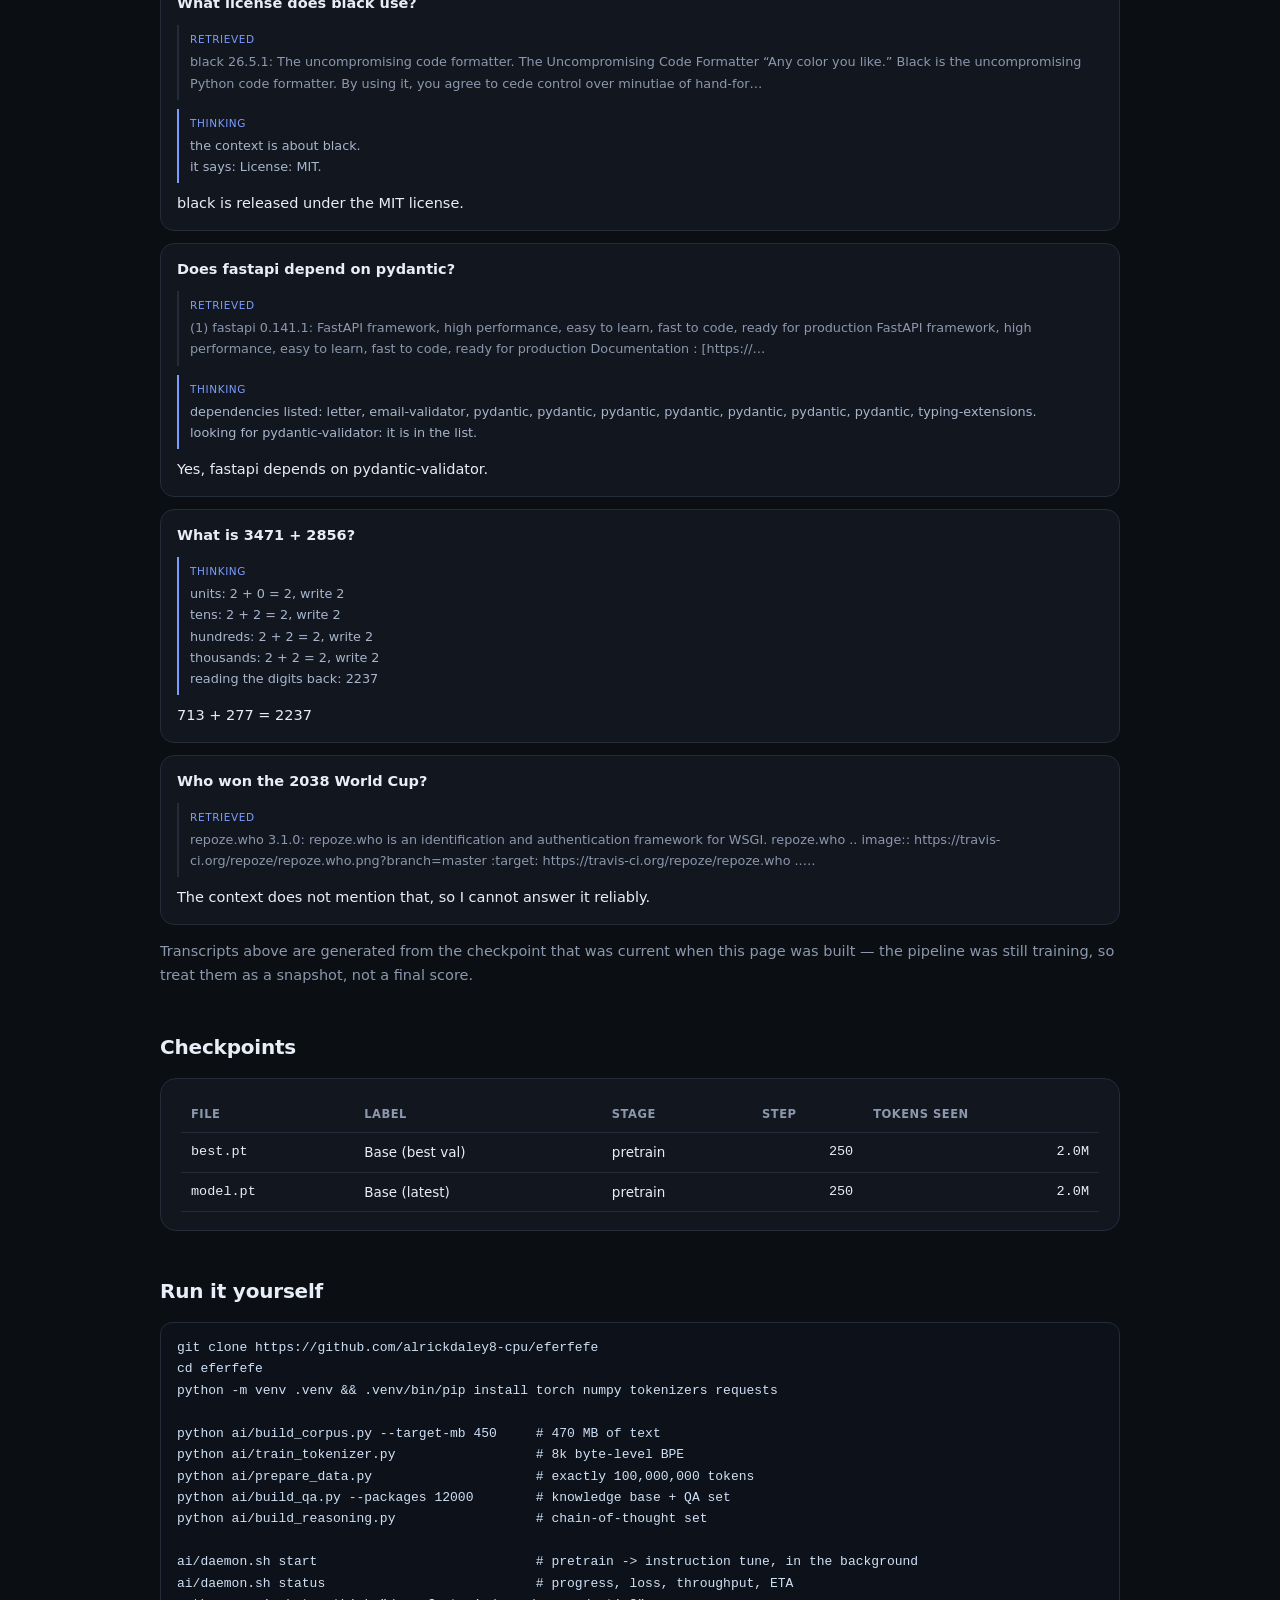
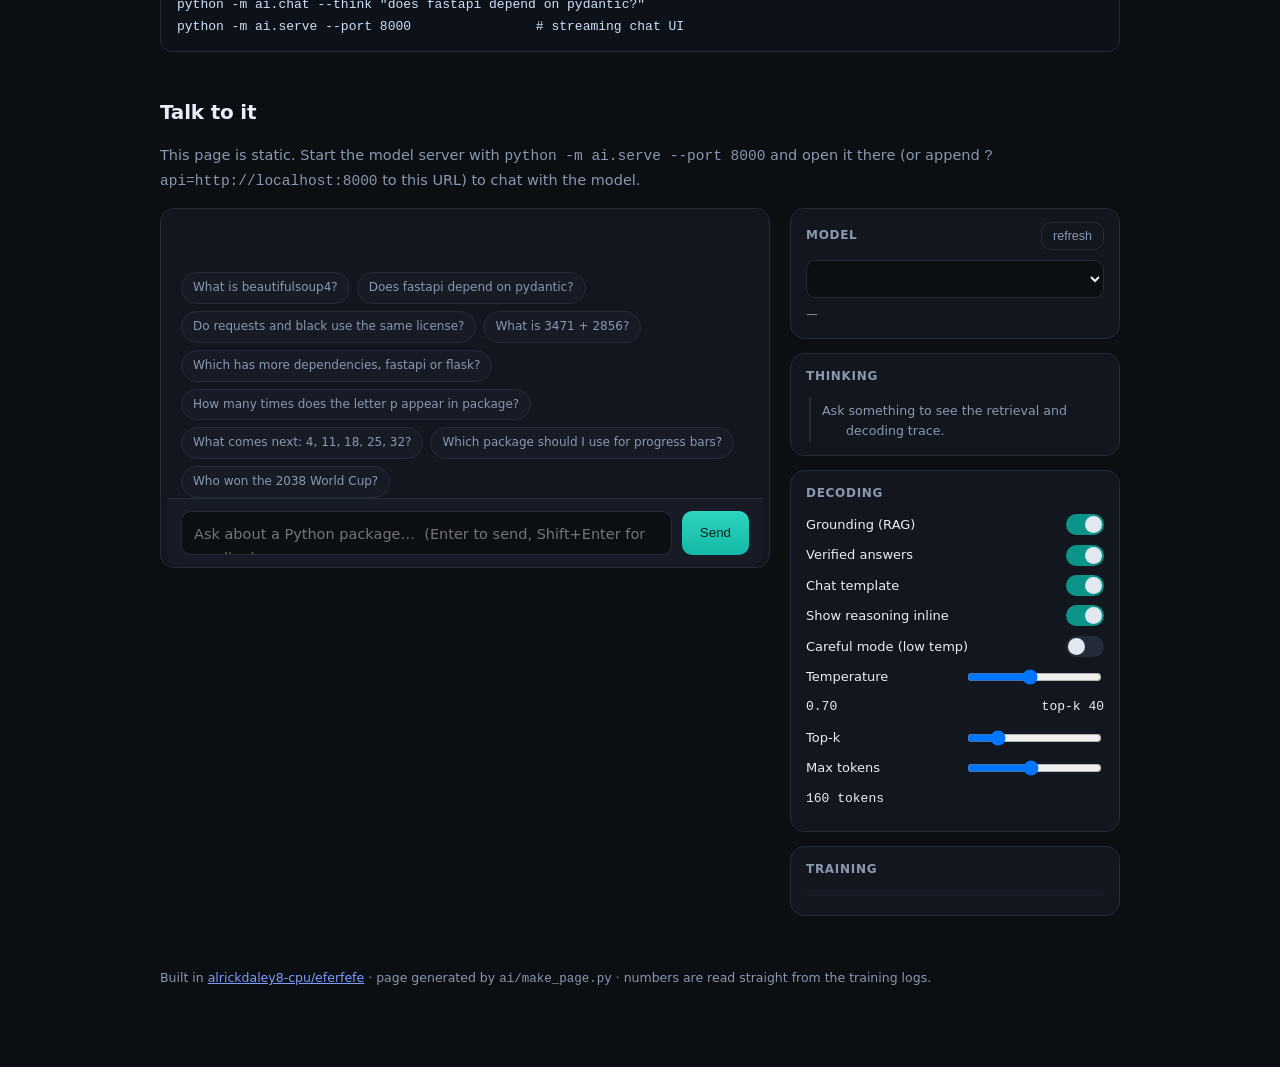
==== commit c4f9b365: "Hardening pass: one-command bootstrap, offline instruction rebuild, released-checkpoint mechanism, 4" ====
--- a/index.html
+++ b/index.html
@@ -167,10 +167,10 @@
   <span class="badge"><b>8192</b> vocab</span>
   <span class="badge"><b>512</b> context</span>
   <span class="badge">RoPE · SwiGLU · RMSNorm · tied embeddings</span>
-  <span class="badge">updated 2026-08-19 16:16 UTC</span>
+  <span class="badge">updated 2026-08-19 17:23 UTC</span>
 </div>
 
-<div class="cards"><div class="stat"><div class="k">parameters</div><div class="v">5,015,808</div><div class="s">4 layers · d=256 · 8 heads · RoPE · SwiGLU</div></div><div class="stat"><div class="k">pretraining</div><div class="v">16.0M / 100M</div><div class="s">tokens of PyPI source text</div></div><div class="stat"><div class="k">val loss</div><div class="v">3.18</div><div class="s">perplexity 24</div></div><div class="stat"><div class="k">knowledge base</div><div class="v">11,922</div><div class="s">packages available to retrieval</div></div><div class="stat"><div class="k">instruction data</div><div class="v">288k examples</div><div class="s">146k QA + 142.5k chain-of-thought</div></div><div class="stat"><div class="k">hardware</div><div class="v">2 vCPU</div><div class="s">no GPU, fp32, ~4,000 tok/s</div></div></div>
+<div class="cards"><div class="stat"><div class="k">parameters</div><div class="v">5,015,808</div><div class="s">4 layers · d=256 · 8 heads · RoPE · SwiGLU</div></div><div class="stat"><div class="k">pretraining</div><div class="v">2.0M / 100M</div><div class="s">tokens of PyPI source text</div></div><div class="stat"><div class="k">val loss</div><div class="v">4.83</div><div class="s">perplexity 125</div></div><div class="stat"><div class="k">knowledge base</div><div class="v">11,922</div><div class="s">packages available to retrieval</div></div><div class="stat"><div class="k">instruction data</div><div class="v">288k examples</div><div class="s">146k QA + 142.5k chain-of-thought</div></div><div class="stat"><div class="k">hardware</div><div class="v">2 vCPU</div><div class="s">no GPU, fp32, ~4,000 tok/s</div></div></div>
 
 <h2>Pipeline</h2>
 <div class="flow">
@@ -190,33 +190,15 @@
   <defs><linearGradient id="g5eead4" x1="0" x2="0" y1="0" y2="1">
     <stop offset="0%" stop-color="#5eead4" stop-opacity=".28"/>
     <stop offset="100%" stop-color="#5eead4" stop-opacity="0"/></linearGradient></defs>
-  <line x1="34" y1="168.4" x2="666" y2="168.4" class="grid"/><text x="26" y="172.4" class="ylab">2.6</text><line x1="34" y1="122.7" x2="666" y2="122.7" class="grid"/><text x="26" y="126.7" class="ylab">4.6</text><line x1="34" y1="77.1" x2="666" y2="77.1" class="grid"/><text x="26" y="81.1" class="ylab">6.6</text><line x1="34" y1="31.4" x2="666" y2="31.4" class="grid"/><text x="26" y="35.4" class="ylab">8.6</text>
-  <path d="M34.0,34.3 L42.2,54.5 L50.4,75.6 L58.6,88.9 L66.9,98.5 L75.1,105.6 L83.3,110.4 L91.5,115.6 L99.7,119.5 L107.9,120.3 L116.1,123.2 L124.3,125.5 L132.6,127.4 L140.8,129.5 L149.0,132.0 L157.2,130.3 L165.4,132.2 L173.6,132.8 L181.8,134.9 L190.0,137.4 L198.3,135.7 L206.5,136.7 L214.7,136.2 L222.9,139.5 L231.1,139.5 L239.3,139.0 L247.5,139.4 L255.8,141.3 L264.0,141.1 L272.2,142.5 L280.4,141.2 L288.6,145.9 L296.8,144.6 L305.0,146.0 L280.4,143.7 L288.6,142.3 L296.8,145.3 L305.0,144.8 L313.2,145.7 L321.5,146.7 L329.7,146.4 L337.9,144.5 L280.4,141.9 L288.6,142.4 L296.8,142.2 L305.0,144.8 L313.2,146.5 L321.5,146.2 L329.7,146.8 L337.9,147.2 L346.1,149.3 L354.3,146.5 L362.5,148.2 L370.7,149.2 L378.9,150.2 L387.2,150.8 L395.4,151.7 L403.6,149.8 L411.8,151.6 L420.0,151.1 L428.2,153.0 L436.4,154.2 L444.6,154.3 L452.9,153.3 L461.1,152.5 L469.3,155.1 L477.5,155.0 L485.7,154.3 L493.9,154.5 L502.1,156.2 L510.4,155.9 L518.6,157.4 L526.8,155.5 L535.0,159.0 L543.2,157.5 L551.4,159.2 L559.6,158.8 L567.8,158.0 L576.1,159.9 L584.3,163.1 L592.5,160.0 L600.7,160.3 L608.9,161.8 L617.1,161.6 L625.3,164.5 L633.5,163.6 L641.8,164.3 L650.0,163.6 L658.2,165.5 L666.4,165.1 L666.4,176.0 L34.0,176.0 Z" fill="url(#g5eead4)"/>
-  <path d="M34.0,34.3 L42.2,54.5 L50.4,75.6 L58.6,88.9 L66.9,98.5 L75.1,105.6 L83.3,110.4 L91.5,115.6 L99.7,119.5 L107.9,120.3 L116.1,123.2 L124.3,125.5 L132.6,127.4 L140.8,129.5 L149.0,132.0 L157.2,130.3 L165.4,132.2 L173.6,132.8 L181.8,134.9 L190.0,137.4 L198.3,135.7 L206.5,136.7 L214.7,136.2 L222.9,139.5 L231.1,139.5 L239.3,139.0 L247.5,139.4 L255.8,141.3 L264.0,141.1 L272.2,142.5 L280.4,141.2 L288.6,145.9 L296.8,144.6 L305.0,146.0 L280.4,143.7 L288.6,142.3 L296.8,145.3 L305.0,144.8 L313.2,145.7 L321.5,146.7 L329.7,146.4 L337.9,144.5 L280.4,141.9 L288.6,142.4 L296.8,142.2 L305.0,144.8 L313.2,146.5 L321.5,146.2 L329.7,146.8 L337.9,147.2 L346.1,149.3 L354.3,146.5 L362.5,148.2 L370.7,149.2 L378.9,150.2 L387.2,150.8 L395.4,151.7 L403.6,149.8 L411.8,151.6 L420.0,151.1 L428.2,153.0 L436.4,154.2 L444.6,154.3 L452.9,153.3 L461.1,152.5 L469.3,155.1 L477.5,155.0 L485.7,154.3 L493.9,154.5 L502.1,156.2 L510.4,155.9 L518.6,157.4 L526.8,155.5 L535.0,159.0 L543.2,157.5 L551.4,159.2 L559.6,158.8 L567.8,158.0 L576.1,159.9 L584.3,163.1 L592.5,160.0 L600.7,160.3 L608.9,161.8 L617.1,161.6 L625.3,164.5 L633.5,163.6 L641.8,164.3 L650.0,163.6 L658.2,165.5 L666.4,165.1" fill="none" stroke="#5eead4" stroke-width="2" stroke-linejoin="round"/>
+  <line x1="34" y1="168.4" x2="666" y2="168.4" class="grid"/><text x="26" y="172.4" class="ylab">4.6</text><line x1="34" y1="122.7" x2="666" y2="122.7" class="grid"/><text x="26" y="126.7" class="ylab">5.9</text><line x1="34" y1="77.1" x2="666" y2="77.1" class="grid"/><text x="26" y="81.1" class="ylab">7.2</text><line x1="34" y1="31.4" x2="666" y2="31.4" class="grid"/><text x="26" y="35.4" class="ylab">8.5</text>
+  <path d="M34.0,34.3 L104.3,66.8 L174.5,98.0 L244.8,117.8 L315.1,128.5 L385.3,141.4 L455.6,147.4 L525.9,154.3 L596.1,158.9 L666.4,165.5 L666.4,176.0 L34.0,176.0 Z" fill="url(#g5eead4)"/>
+  <path d="M34.0,34.3 L104.3,66.8 L174.5,98.0 L244.8,117.8 L315.1,128.5 L385.3,141.4 L455.6,147.4 L525.9,154.3 L596.1,158.9 L666.4,165.5" fill="none" stroke="#5eead4" stroke-width="2" stroke-linejoin="round"/>
   <text x="34" y="202" class="xlab">0.2M tokens</text>
-  <text x="632" y="202" class="xlab" text-anchor="end">16.0M</text>
+  <text x="632" y="202" class="xlab" text-anchor="end">2.0M</text>
 </svg>
   <h3>Validation loss</h3>
-  <svg viewBox="0 0 680 210" class="chart" role="img" aria-label="validation loss">
-  <defs><linearGradient id="g7c9cff" x1="0" x2="0" y1="0" y2="1">
-    <stop offset="0%" stop-color="#7c9cff" stop-opacity=".28"/>
-    <stop offset="100%" stop-color="#7c9cff" stop-opacity="0"/></linearGradient></defs>
-  <line x1="34" y1="168.4" x2="666" y2="168.4" class="grid"/><text x="26" y="172.4" class="ylab">3.1</text><line x1="34" y1="122.7" x2="666" y2="122.7" class="grid"/><text x="26" y="126.7" class="ylab">3.7</text><line x1="34" y1="77.1" x2="666" y2="77.1" class="grid"/><text x="26" y="81.1" class="ylab">4.2</text><line x1="34" y1="31.4" x2="666" y2="31.4" class="grid"/><text x="26" y="35.4" class="ylab">4.8</text>
-  <path d="M34.0,34.3 L139.4,79.3 L244.8,99.0 L350.2,113.0 L455.6,129.1 L561.0,142.8 L666.4,165.5 L666.4,176.0 L34.0,176.0 Z" fill="url(#g7c9cff)"/>
-  <path d="M34.0,34.3 L139.4,79.3 L244.8,99.0 L350.2,113.0 L455.6,129.1 L561.0,142.8 L666.4,165.5" fill="none" stroke="#7c9cff" stroke-width="2" stroke-linejoin="round"/>
-  <text x="34" y="202" class="xlab">2.0M tokens</text>
-  <text x="632" y="202" class="xlab" text-anchor="end">14.3M</text>
-</svg>
-  <h3>Instruction tuning loss</h3><svg viewBox="0 0 680 210" class="chart" role="img" aria-label="sft loss">
-  <defs><linearGradient id="gfbbf24" x1="0" x2="0" y1="0" y2="1">
-    <stop offset="0%" stop-color="#fbbf24" stop-opacity=".28"/>
-    <stop offset="100%" stop-color="#fbbf24" stop-opacity="0"/></linearGradient></defs>
-  <line x1="34" y1="168.4" x2="666" y2="168.4" class="grid"/><text x="26" y="172.4" class="ylab">1.3</text><line x1="34" y1="122.7" x2="666" y2="122.7" class="grid"/><text x="26" y="126.7" class="ylab">2.6</text><line x1="34" y1="77.1" x2="666" y2="77.1" class="grid"/><text x="26" y="81.1" class="ylab">4.0</text><line x1="34" y1="31.4" x2="666" y2="31.4" class="grid"/><text x="26" y="35.4" class="ylab">5.3</text>
-  <path d="M34.0,34.3 L82.6,68.9 L131.3,89.3 L179.9,97.6 L228.6,106.2 L277.2,111.7 L325.9,115.7 L374.5,119.5 L423.2,120.4 L471.8,118.5 L34.0,34.3 L82.6,68.7 L34.0,51.7 L82.6,87.8 L131.3,113.3 L179.9,128.8 L228.6,136.5 L277.2,145.5 L325.9,150.1 L374.5,152.6 L423.2,156.9 L471.8,159.4 L520.5,159.6 L569.1,163.0 L617.8,165.5 L666.4,164.2 L666.4,176.0 L34.0,176.0 Z" fill="url(#gfbbf24)"/>
-  <path d="M34.0,34.3 L82.6,68.9 L131.3,89.3 L179.9,97.6 L228.6,106.2 L277.2,111.7 L325.9,115.7 L374.5,119.5 L423.2,120.4 L471.8,118.5 L34.0,34.3 L82.6,68.7 L34.0,51.7 L82.6,87.8 L131.3,113.3 L179.9,128.8 L228.6,136.5 L277.2,145.5 L325.9,150.1 L374.5,152.6 L423.2,156.9 L471.8,159.4 L520.5,159.6 L569.1,163.0 L617.8,165.5 L666.4,164.2" fill="none" stroke="#fbbf24" stroke-width="2" stroke-linejoin="round"/>
-  <text x="34" y="202" class="xlab">0.2M tokens</text>
-  <text x="632" y="202" class="xlab" text-anchor="end">2.9M</text>
-</svg>
+  <p class="dim">not enough data yet</p>
+  
 </div>
 
 <h2>What it actually does</h2>
@@ -260,7 +242,7 @@
 <h2>Checkpoints</h2>
 <div class="panel"><table>
 <thead><tr><th>file</th><th>label</th><th>stage</th><th>step</th><th>tokens seen</th></tr></thead>
-<tbody><tr><td class='mono'>sft_demo.pt</td><td>Chat preview</td><td>sft</td><td class='num'>355</td><td class='num'>2.9M</td></tr><tr><td class='mono'>best.pt</td><td>Base (best val)</td><td>pretrain</td><td class='num'>1,750</td><td class='num'>14.3M</td></tr><tr><td class='mono'>model.pt</td><td>Base (latest)</td><td>pretrain</td><td class='num'>1,750</td><td class='num'>14.3M</td></tr><tr><td class='mono'>base_demo.pt</td><td>Base snapshot</td><td>pretrain</td><td class='num'>750</td><td class='num'>6.1M</td></tr></tbody></table></div>
+<tbody><tr><td class='mono'>best.pt</td><td>Base (best val)</td><td>pretrain</td><td class='num'>250</td><td class='num'>2.0M</td></tr><tr><td class='mono'>model.pt</td><td>Base (latest)</td><td>pretrain</td><td class='num'>250</td><td class='num'>2.0M</td></tr></tbody></table></div>
 
 <h2>Run it yourself</h2>
 <pre>git clone https://github.com/alrickdaley8-cpu/eferfefe
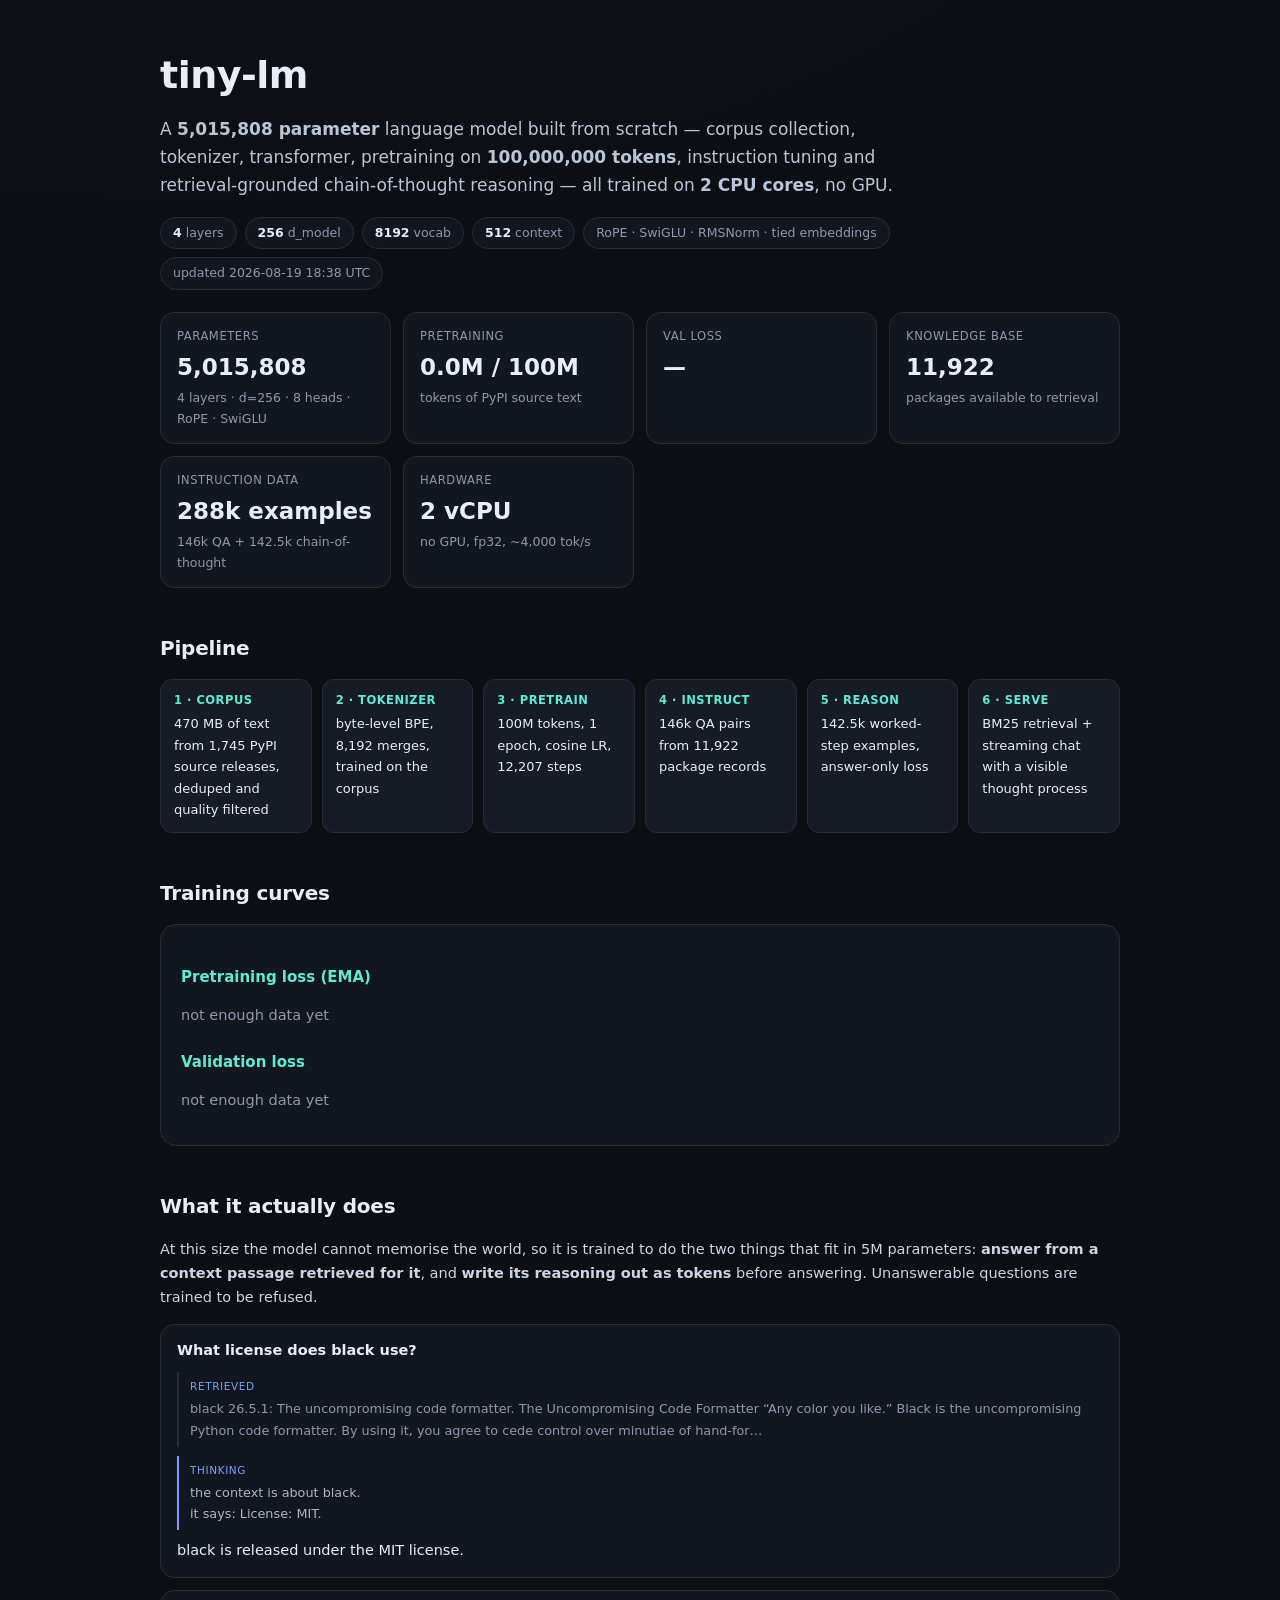
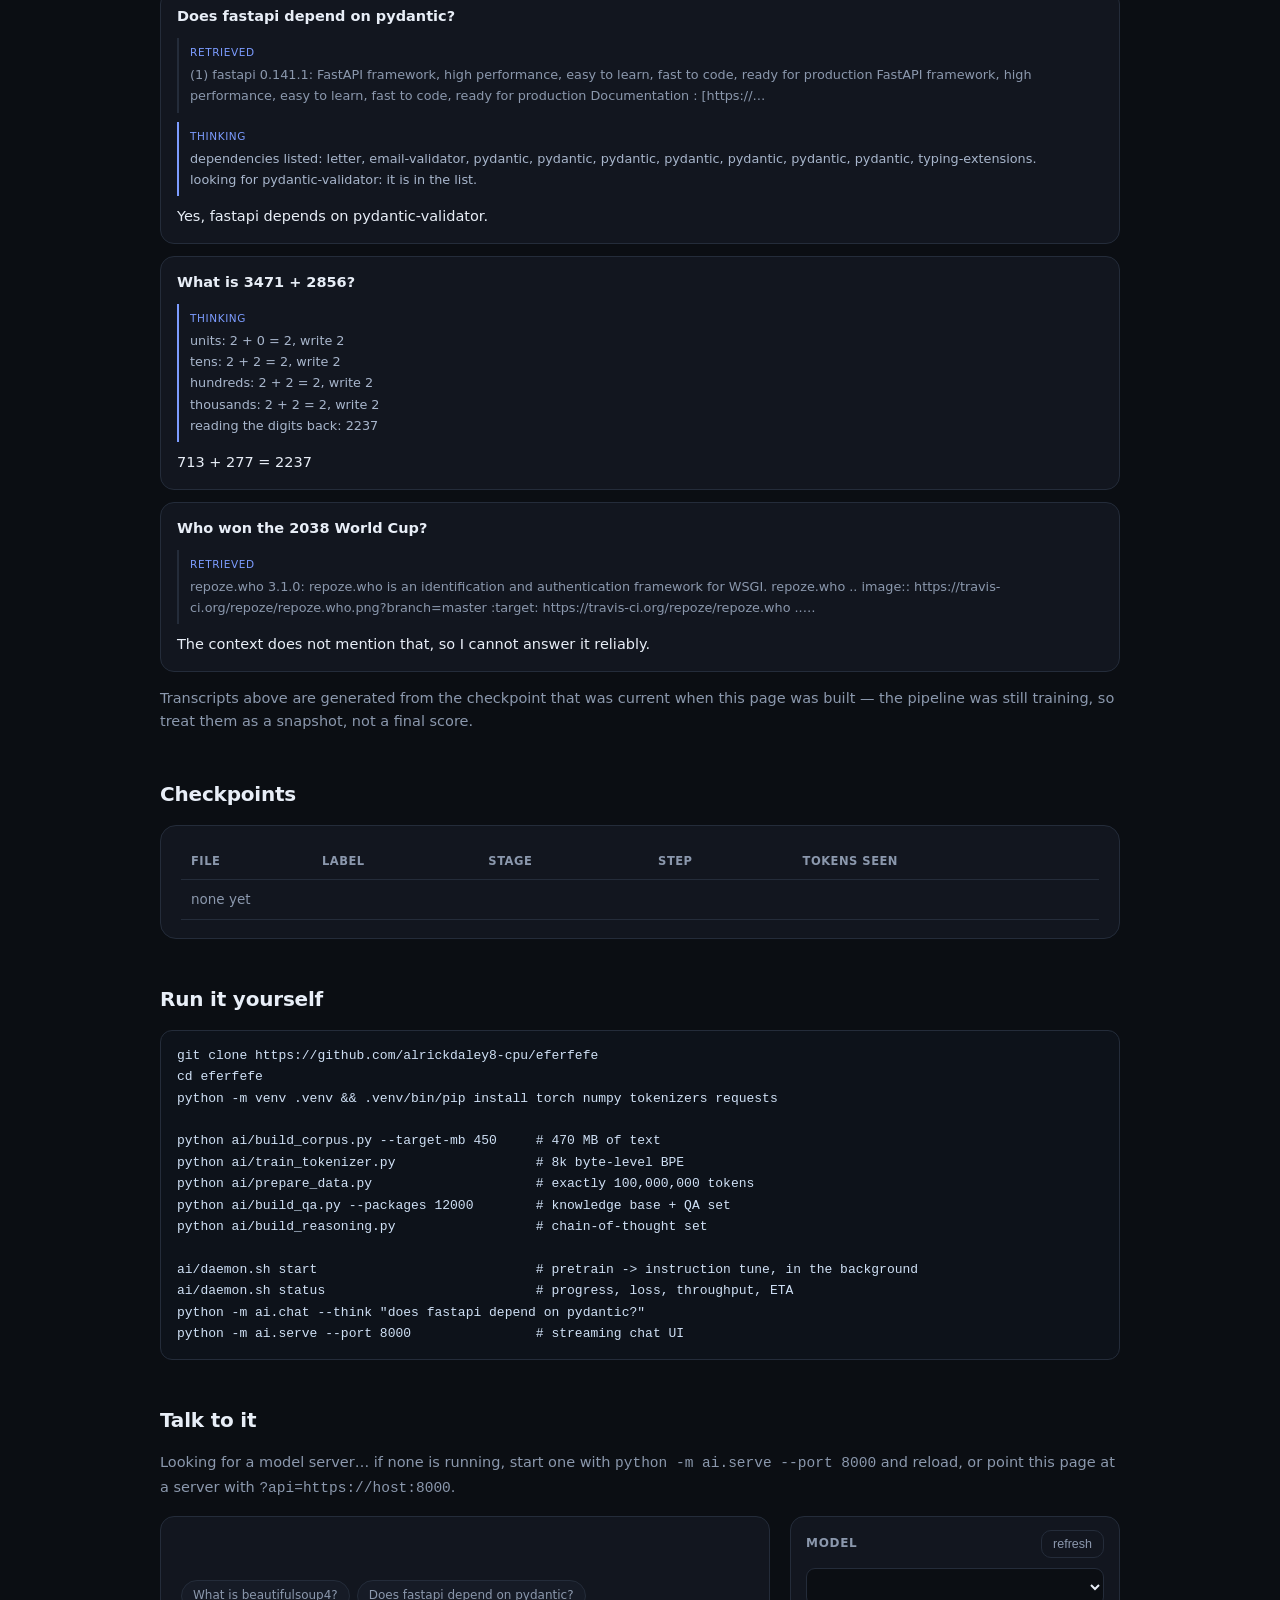
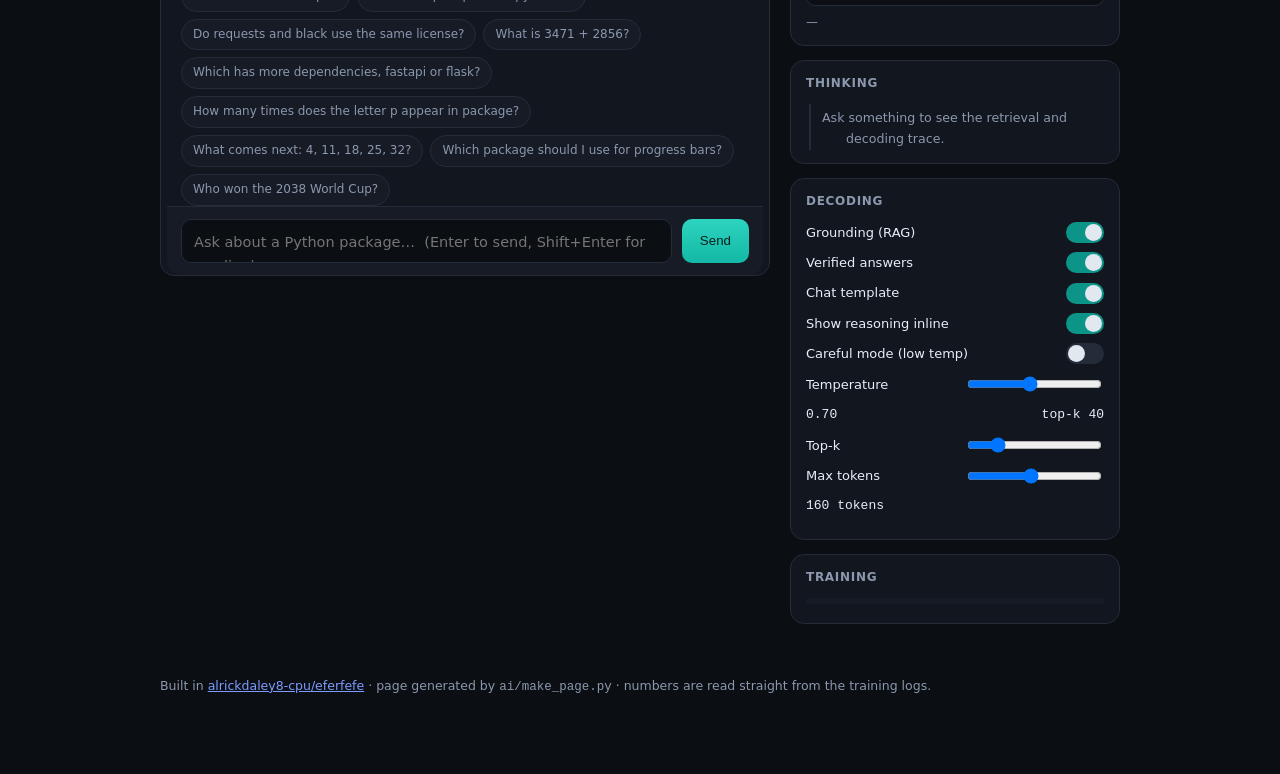
==== commit faabf7de: "Make index.html work anywhere: API auto-discovery with CORS, server runs without a checkpoint, first" ====
--- a/index.html
+++ b/index.html
@@ -167,10 +167,10 @@
   <span class="badge"><b>8192</b> vocab</span>
   <span class="badge"><b>512</b> context</span>
   <span class="badge">RoPE · SwiGLU · RMSNorm · tied embeddings</span>
-  <span class="badge">updated 2026-08-19 17:23 UTC</span>
+  <span class="badge">updated 2026-08-19 18:38 UTC</span>
 </div>
 
-<div class="cards"><div class="stat"><div class="k">parameters</div><div class="v">5,015,808</div><div class="s">4 layers · d=256 · 8 heads · RoPE · SwiGLU</div></div><div class="stat"><div class="k">pretraining</div><div class="v">2.0M / 100M</div><div class="s">tokens of PyPI source text</div></div><div class="stat"><div class="k">val loss</div><div class="v">4.83</div><div class="s">perplexity 125</div></div><div class="stat"><div class="k">knowledge base</div><div class="v">11,922</div><div class="s">packages available to retrieval</div></div><div class="stat"><div class="k">instruction data</div><div class="v">288k examples</div><div class="s">146k QA + 142.5k chain-of-thought</div></div><div class="stat"><div class="k">hardware</div><div class="v">2 vCPU</div><div class="s">no GPU, fp32, ~4,000 tok/s</div></div></div>
+<div class="cards"><div class="stat"><div class="k">parameters</div><div class="v">5,015,808</div><div class="s">4 layers · d=256 · 8 heads · RoPE · SwiGLU</div></div><div class="stat"><div class="k">pretraining</div><div class="v">0.0M / 100M</div><div class="s">tokens of PyPI source text</div></div><div class="stat"><div class="k">val loss</div><div class="v">—</div><div class="s"></div></div><div class="stat"><div class="k">knowledge base</div><div class="v">11,922</div><div class="s">packages available to retrieval</div></div><div class="stat"><div class="k">instruction data</div><div class="v">288k examples</div><div class="s">146k QA + 142.5k chain-of-thought</div></div><div class="stat"><div class="k">hardware</div><div class="v">2 vCPU</div><div class="s">no GPU, fp32, ~4,000 tok/s</div></div></div>
 
 <h2>Pipeline</h2>
 <div class="flow">
@@ -186,16 +186,7 @@
 <h2>Training curves</h2>
 <div class="panel">
   <h3>Pretraining loss (EMA)</h3>
-  <svg viewBox="0 0 680 210" class="chart" role="img" aria-label="pretraining loss">
-  <defs><linearGradient id="g5eead4" x1="0" x2="0" y1="0" y2="1">
-    <stop offset="0%" stop-color="#5eead4" stop-opacity=".28"/>
-    <stop offset="100%" stop-color="#5eead4" stop-opacity="0"/></linearGradient></defs>
-  <line x1="34" y1="168.4" x2="666" y2="168.4" class="grid"/><text x="26" y="172.4" class="ylab">4.6</text><line x1="34" y1="122.7" x2="666" y2="122.7" class="grid"/><text x="26" y="126.7" class="ylab">5.9</text><line x1="34" y1="77.1" x2="666" y2="77.1" class="grid"/><text x="26" y="81.1" class="ylab">7.2</text><line x1="34" y1="31.4" x2="666" y2="31.4" class="grid"/><text x="26" y="35.4" class="ylab">8.5</text>
-  <path d="M34.0,34.3 L104.3,66.8 L174.5,98.0 L244.8,117.8 L315.1,128.5 L385.3,141.4 L455.6,147.4 L525.9,154.3 L596.1,158.9 L666.4,165.5 L666.4,176.0 L34.0,176.0 Z" fill="url(#g5eead4)"/>
-  <path d="M34.0,34.3 L104.3,66.8 L174.5,98.0 L244.8,117.8 L315.1,128.5 L385.3,141.4 L455.6,147.4 L525.9,154.3 L596.1,158.9 L666.4,165.5" fill="none" stroke="#5eead4" stroke-width="2" stroke-linejoin="round"/>
-  <text x="34" y="202" class="xlab">0.2M tokens</text>
-  <text x="632" y="202" class="xlab" text-anchor="end">2.0M</text>
-</svg>
+  <p class="dim">not enough data yet</p>
   <h3>Validation loss</h3>
   <p class="dim">not enough data yet</p>
   
@@ -242,7 +233,7 @@
 <h2>Checkpoints</h2>
 <div class="panel"><table>
 <thead><tr><th>file</th><th>label</th><th>stage</th><th>step</th><th>tokens seen</th></tr></thead>
-<tbody><tr><td class='mono'>best.pt</td><td>Base (best val)</td><td>pretrain</td><td class='num'>250</td><td class='num'>2.0M</td></tr><tr><td class='mono'>model.pt</td><td>Base (latest)</td><td>pretrain</td><td class='num'>250</td><td class='num'>2.0M</td></tr></tbody></table></div>
+<tbody><tr><td colspan="5" class="dim">none yet</td></tr></tbody></table></div>
 
 <h2>Run it yourself</h2>
 <pre>git clone https://github.com/alrickdaley8-cpu/eferfefe
@@ -261,9 +252,10 @@
 python -m ai.serve --port 8000                # streaming chat UI</pre>
 
 <h2 id="talk">Talk to it</h2>
-<p class="dim" id="offline">This page is static. Start the model server with
-  <code>python -m ai.serve --port 8000</code> and open it there (or append
-  <code>?api=http://localhost:8000</code> to this URL) to chat with the model.</p>
+<p class="dim" id="offline">Looking for a model server… if none is running, start one with
+  <code>python -m ai.serve --port 8000</code> and reload, or point this page at a server with
+  <code>?api=https://host:8000</code>.</p>
+<p class="dim" id="apinote" style="font-size:12.5px"></p>
 <div id="chatapp" class="app" hidden>
 
 <main class="card chat">
@@ -315,8 +307,32 @@
   page generated by <code>ai/make_page.py</code> · numbers are read straight from the training logs.
 </footer>
 </div>
+<script>window.TINYLM_MANUAL_INIT=true;</script>
 <script>
-const API=(new URLSearchParams(location.search).get("api")||"").replace(/\/$/,"");
+// Find a reachable model server: explicit ?api=, then same origin, then the sibling preview
+// port when this page is opened through an e2b preview host, then a local server.
+let API="";
+function apiCandidates(){
+  const out=[];
+  const q=new URLSearchParams(location.search).get("api");
+  if(q) out.push(q.replace(/\/$/,""));
+  const saved=localStorage.getItem("tinylm_api");
+  if(saved) out.push(saved);
+  if(location.protocol!=="file:") out.push("");                      // same origin
+  const m=location.hostname.match(/^(\d+)-(.+)$/);                   // e.g. 8080-sandbox.e2b.app
+  if(m && m[1]!=="8000") out.push(`${location.protocol}//8000-${m[2]}`);
+  out.push("http://localhost:8000");
+  return [...new Set(out)];
+}
+async function resolveAPI(){
+  for(const base of apiCandidates()){
+    try{
+      const r=await fetch(base+"/models",{mode:"cors"});
+      if(r.ok){ API=base; if(base) localStorage.setItem("tinylm_api",base); return true; }
+    }catch(e){}
+  }
+  return false;
+}
 const $=id=>document.getElementById(id);
 const EXAMPLES=["What is beautifulsoup4?","Does fastapi depend on pydantic?",
  "Do requests and black use the same license?","What is 3471 + 2856?",
@@ -357,6 +373,13 @@
 
 async function loadModels(){
   const d=await (await fetch(API+"/models")).json();
+  const ready=d.ready!==false;
+  $("q").disabled=!ready; $("go").disabled=!ready;
+  if(!ready){
+    $("model").innerHTML='<option>no checkpoint yet</option>';
+    $("mdesc").textContent=d.message||"training has not produced a checkpoint yet";
+    return;
+  }
   $("model").innerHTML=d.models.map(m=>
     `<option value="${m.file}" data-desc="${esc(m.description)} · step ${m.step.toLocaleString()} · ${(m.tokens/1e6).toFixed(1)}M tokens seen"
       ${m.loaded?"selected":""}>${esc(m.label)} — ${m.stage}</option>`).join("");
@@ -461,7 +484,21 @@
   busy=false; $("go").disabled=false; $("q").focus();
 }
 
-loadModels(); loadStatus(); setInterval(loadStatus,15000); setInterval(loadModels,120000);
-
+// `onReady(found)` lets the landing page reveal the widget only once a server answers
+async function initChat(onReady){
+  const found=await resolveAPI();
+  if(onReady) onReady(found);
+  if(!found) return;
+  loadModels(); loadStatus(); setInterval(loadStatus,15000); setInterval(loadModels,120000);
+}
+if(!window.TINYLM_MANUAL_INIT) initChat();
+
+</script>
+<script>
+initChat(found=>{
+  document.getElementById("chatapp").hidden=!found;
+  document.getElementById("offline").hidden=found;
+  if(found && API) document.getElementById("apinote").textContent="connected to "+(API||"this page");
+});
 </script>
 </body></html>
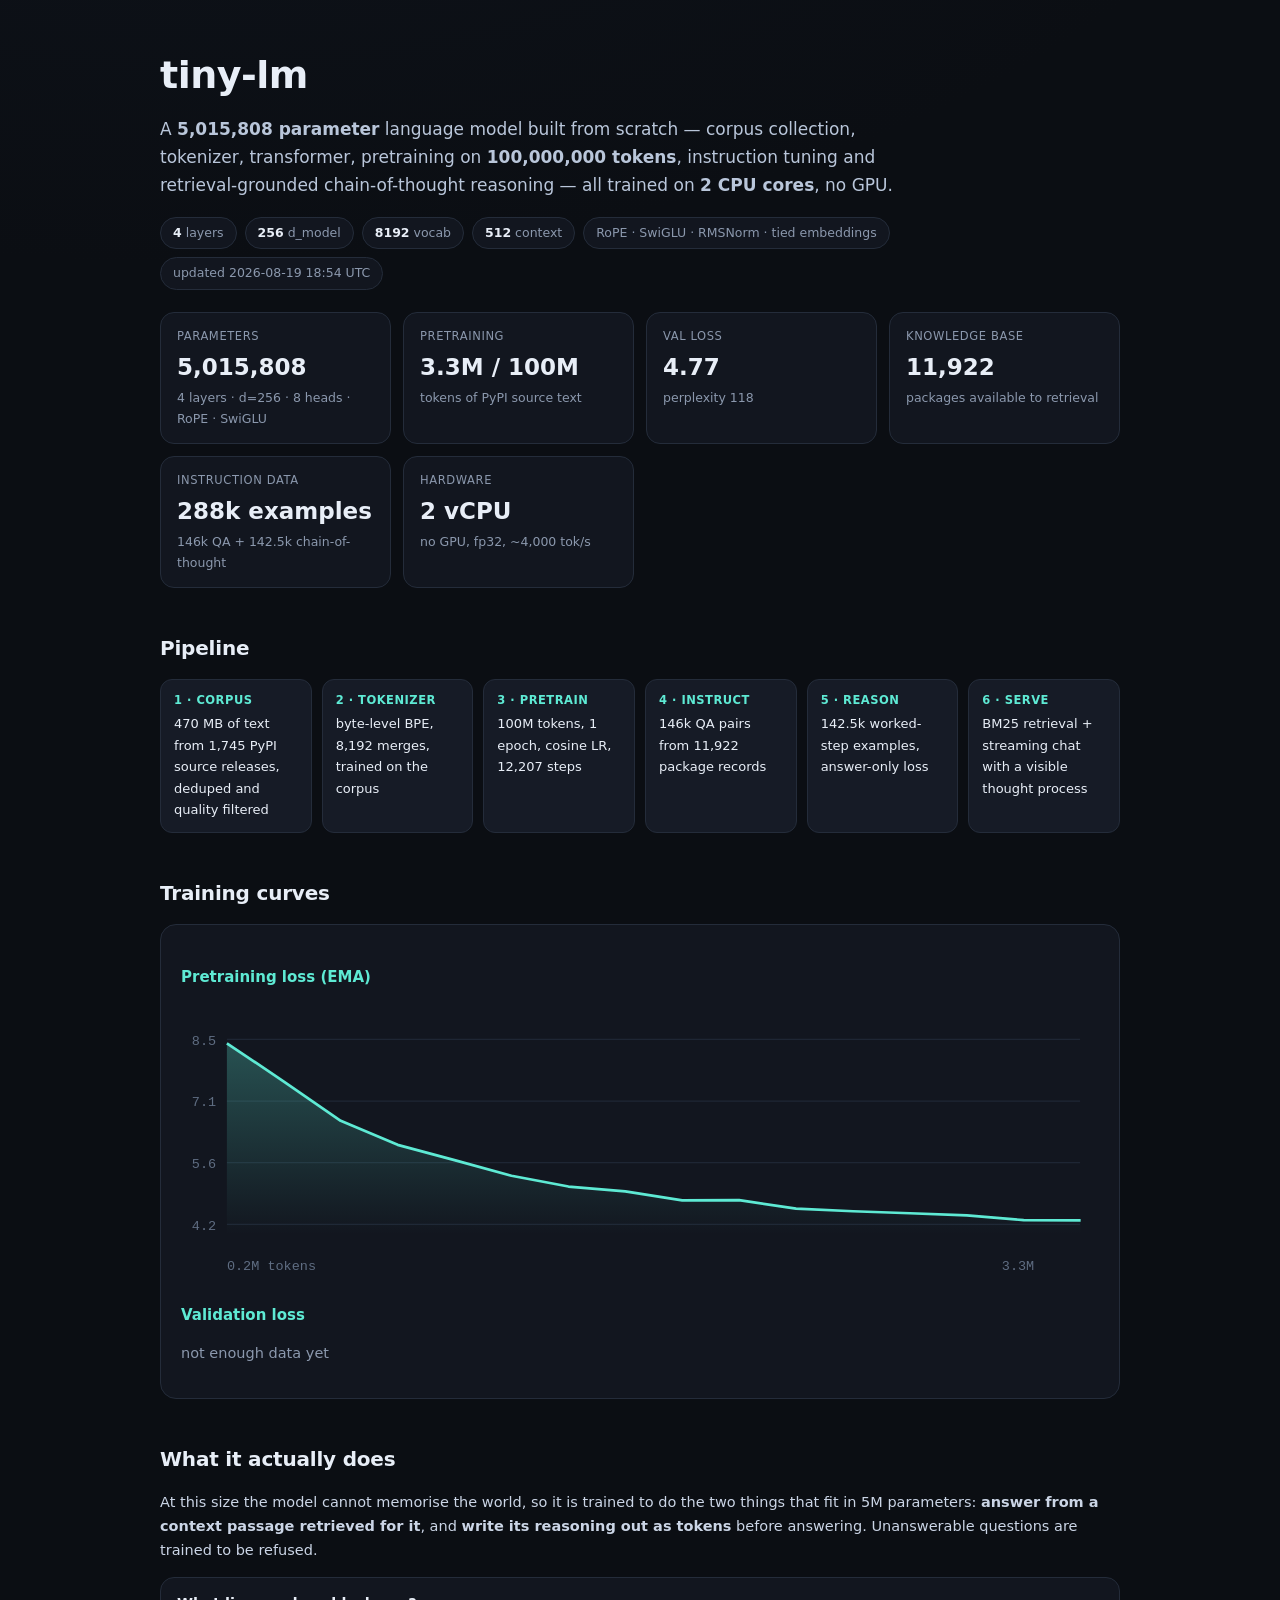
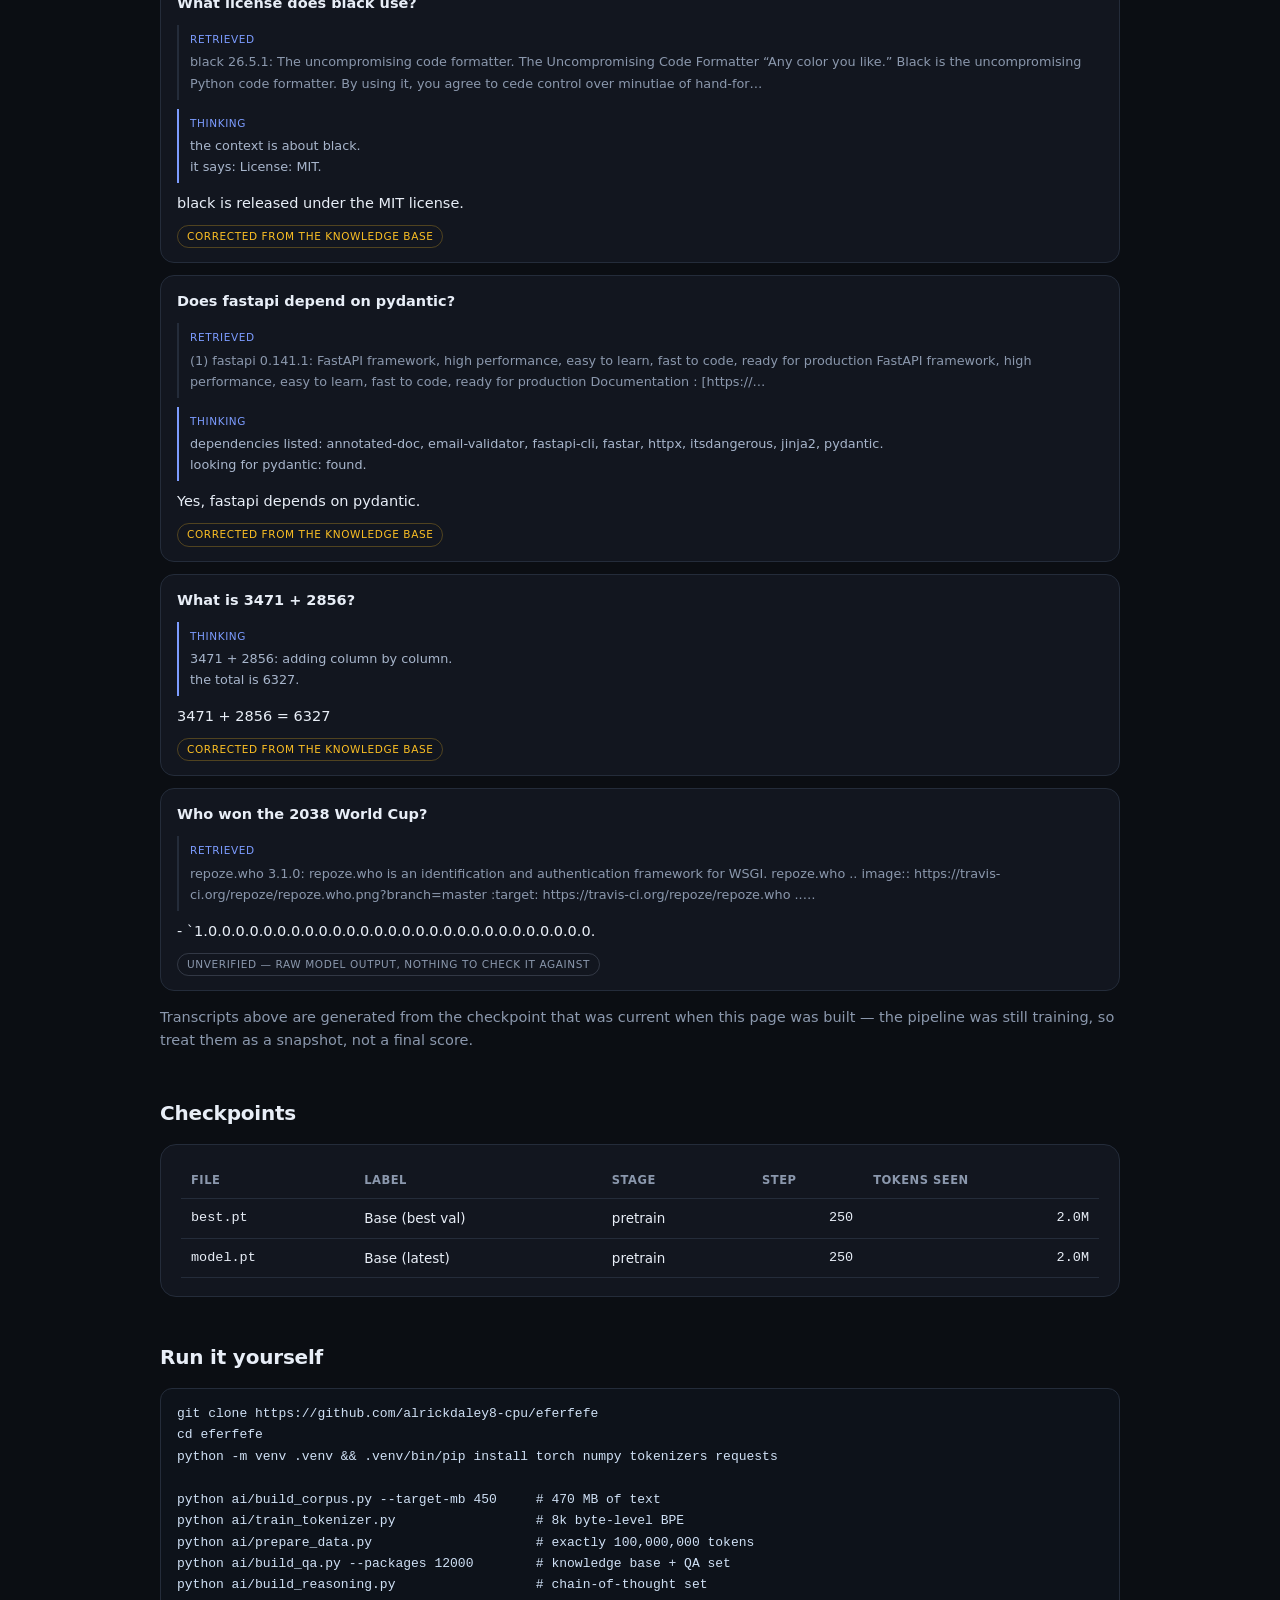
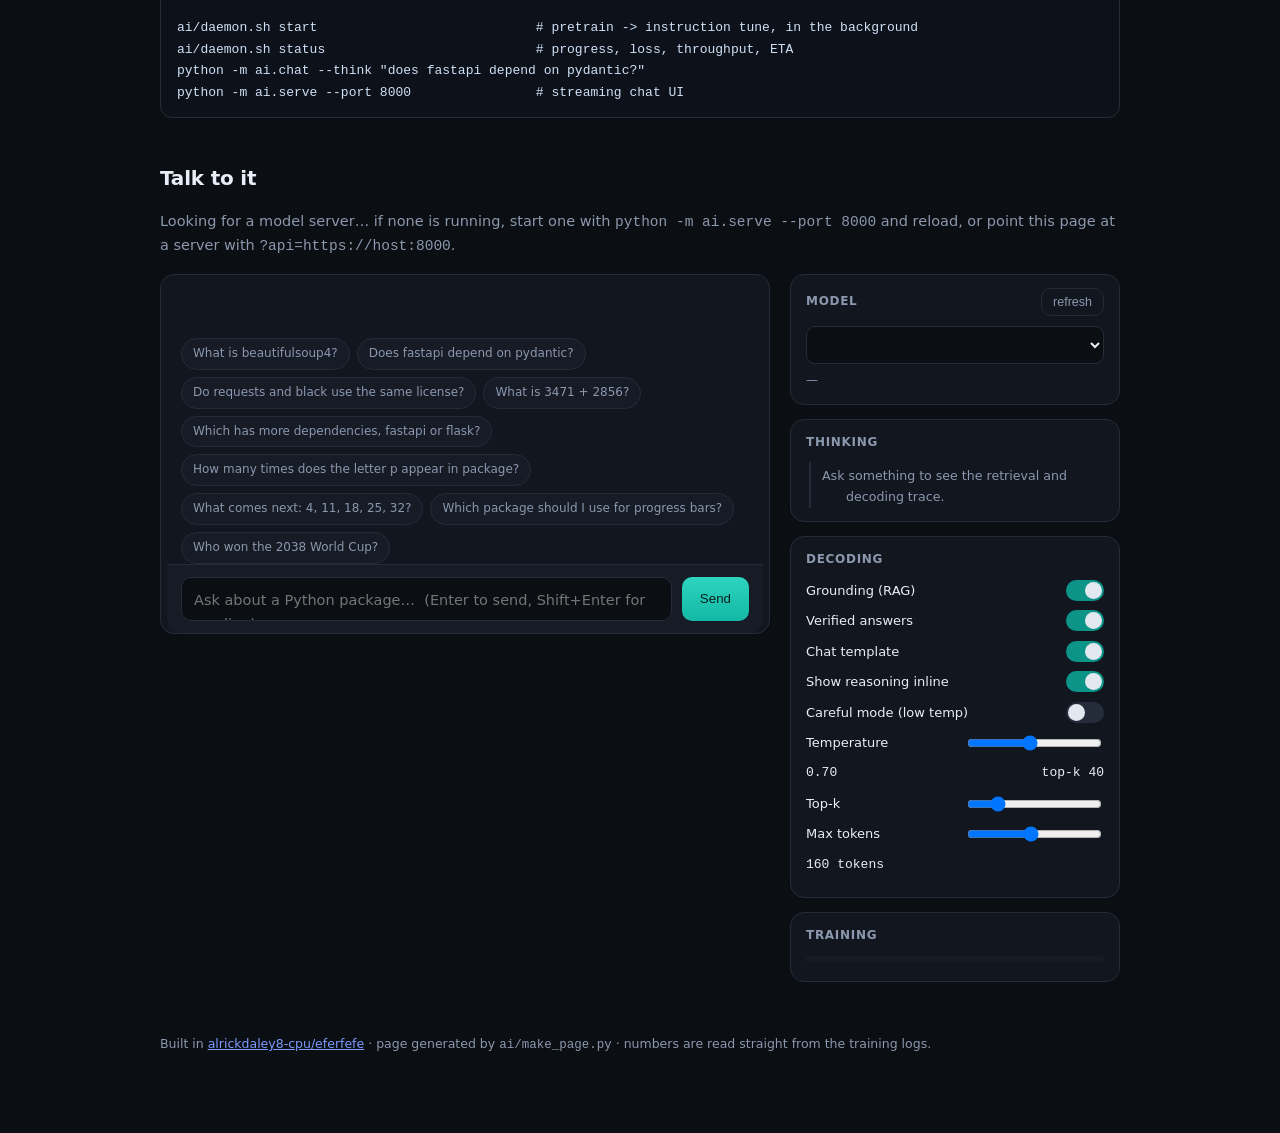
==== commit d3ddb842: "Refresh project page from the live run, label sample answers with their verification status, republi" ====
--- a/index.html
+++ b/index.html
@@ -46,6 +46,11 @@
 .turn .ctx span,.turn .think span{display:block;font-size:10.5px;text-transform:uppercase;
  letter-spacing:.6px;color:var(--accent2);margin-bottom:3px}
 .turn .a{margin-top:8px;white-space:pre-wrap}
+.turn .vb{margin-top:9px;font-size:10.5px;text-transform:uppercase;letter-spacing:.6px;
+ display:inline-block;border:1px solid;border-radius:999px;padding:2px 9px}
+.turn .vb.ok{color:var(--accent);border-color:#5eead444}
+.turn .vb.corrected{color:#fbbf24;border-color:#fbbf2444}
+.turn .vb.unchecked{color:var(--dim);border-color:#8b98ad44}
 .flow{display:grid;grid-template-columns:repeat(auto-fit,minmax(150px,1fr));gap:10px;margin:14px 0}
 .flowstep{background:var(--panel2);border:1px solid var(--line);border-radius:12px;padding:11px 13px;
  font-size:13px}
@@ -167,10 +172,10 @@
   <span class="badge"><b>8192</b> vocab</span>
   <span class="badge"><b>512</b> context</span>
   <span class="badge">RoPE · SwiGLU · RMSNorm · tied embeddings</span>
-  <span class="badge">updated 2026-08-19 18:38 UTC</span>
+  <span class="badge">updated 2026-08-19 18:54 UTC</span>
 </div>
 
-<div class="cards"><div class="stat"><div class="k">parameters</div><div class="v">5,015,808</div><div class="s">4 layers · d=256 · 8 heads · RoPE · SwiGLU</div></div><div class="stat"><div class="k">pretraining</div><div class="v">0.0M / 100M</div><div class="s">tokens of PyPI source text</div></div><div class="stat"><div class="k">val loss</div><div class="v">—</div><div class="s"></div></div><div class="stat"><div class="k">knowledge base</div><div class="v">11,922</div><div class="s">packages available to retrieval</div></div><div class="stat"><div class="k">instruction data</div><div class="v">288k examples</div><div class="s">146k QA + 142.5k chain-of-thought</div></div><div class="stat"><div class="k">hardware</div><div class="v">2 vCPU</div><div class="s">no GPU, fp32, ~4,000 tok/s</div></div></div>
+<div class="cards"><div class="stat"><div class="k">parameters</div><div class="v">5,015,808</div><div class="s">4 layers · d=256 · 8 heads · RoPE · SwiGLU</div></div><div class="stat"><div class="k">pretraining</div><div class="v">3.3M / 100M</div><div class="s">tokens of PyPI source text</div></div><div class="stat"><div class="k">val loss</div><div class="v">4.77</div><div class="s">perplexity 118</div></div><div class="stat"><div class="k">knowledge base</div><div class="v">11,922</div><div class="s">packages available to retrieval</div></div><div class="stat"><div class="k">instruction data</div><div class="v">288k examples</div><div class="s">146k QA + 142.5k chain-of-thought</div></div><div class="stat"><div class="k">hardware</div><div class="v">2 vCPU</div><div class="s">no GPU, fp32, ~4,000 tok/s</div></div></div>
 
 <h2>Pipeline</h2>
 <div class="flow">
@@ -186,7 +191,16 @@
 <h2>Training curves</h2>
 <div class="panel">
   <h3>Pretraining loss (EMA)</h3>
-  <p class="dim">not enough data yet</p>
+  <svg viewBox="0 0 680 210" class="chart" role="img" aria-label="pretraining loss">
+  <defs><linearGradient id="g5eead4" x1="0" x2="0" y1="0" y2="1">
+    <stop offset="0%" stop-color="#5eead4" stop-opacity=".28"/>
+    <stop offset="100%" stop-color="#5eead4" stop-opacity="0"/></linearGradient></defs>
+  <line x1="34" y1="168.4" x2="666" y2="168.4" class="grid"/><text x="26" y="172.4" class="ylab">4.2</text><line x1="34" y1="122.7" x2="666" y2="122.7" class="grid"/><text x="26" y="126.7" class="ylab">5.6</text><line x1="34" y1="77.1" x2="666" y2="77.1" class="grid"/><text x="26" y="81.1" class="ylab">7.1</text><line x1="34" y1="31.4" x2="666" y2="31.4" class="grid"/><text x="26" y="35.4" class="ylab">8.5</text>
+  <path d="M34.0,34.3 L76.2,62.6 L118.3,91.7 L160.5,109.5 L202.6,120.8 L244.8,132.4 L287.0,140.4 L329.1,144.0 L371.3,150.7 L413.4,150.5 L455.6,156.7 L497.8,158.7 L539.9,160.2 L582.1,161.7 L624.2,165.3 L666.4,165.5 L666.4,176.0 L34.0,176.0 Z" fill="url(#g5eead4)"/>
+  <path d="M34.0,34.3 L76.2,62.6 L118.3,91.7 L160.5,109.5 L202.6,120.8 L244.8,132.4 L287.0,140.4 L329.1,144.0 L371.3,150.7 L413.4,150.5 L455.6,156.7 L497.8,158.7 L539.9,160.2 L582.1,161.7 L624.2,165.3 L666.4,165.5" fill="none" stroke="#5eead4" stroke-width="2" stroke-linejoin="round"/>
+  <text x="34" y="202" class="xlab">0.2M tokens</text>
+  <text x="632" y="202" class="xlab" text-anchor="end">3.3M</text>
+</svg>
   <h3>Validation loss</h3>
   <p class="dim">not enough data yet</p>
   
@@ -203,29 +217,30 @@
         <div class="think"><span>thinking</span>the context is about black.
 it says: License: MIT.</div>
         <div class="a">black is released under the MIT license.</div>
+        <div class="vb corrected">corrected from the knowledge base</div>
       </article>
       <article class="turn">
         <div class="q">Does fastapi depend on pydantic?</div>
         <div class="ctx"><span>retrieved</span>(1) fastapi 0.141.1: FastAPI framework, high performance, easy to learn, fast to code, ready for production FastAPI framework, high performance, easy to learn, fast to code, ready for production Documentation : [https://…</div>
-        <div class="think"><span>thinking</span>dependencies listed: letter, email-validator, pydantic, pydantic, pydantic, pydantic, pydantic, pydantic, pydantic, typing-extensions.
-looking for pydantic-validator: it is in the list.</div>
-        <div class="a">Yes, fastapi depends on pydantic-validator.</div>
+        <div class="think"><span>thinking</span>dependencies listed: annotated-doc, email-validator, fastapi-cli, fastar, httpx, itsdangerous, jinja2, pydantic.
+looking for pydantic: found.</div>
+        <div class="a">Yes, fastapi depends on pydantic.</div>
+        <div class="vb corrected">corrected from the knowledge base</div>
       </article>
       <article class="turn">
         <div class="q">What is 3471 + 2856?</div>
         
-        <div class="think"><span>thinking</span>units: 2 + 0 = 2, write 2
-tens: 2 + 2 = 2, write 2
-hundreds: 2 + 2 = 2, write 2
-thousands: 2 + 2 = 2, write 2
-reading the digits back: 2237</div>
-        <div class="a">713 + 277 = 2237</div>
+        <div class="think"><span>thinking</span>3471 + 2856: adding column by column.
+the total is 6327.</div>
+        <div class="a">3471 + 2856 = 6327</div>
+        <div class="vb corrected">corrected from the knowledge base</div>
       </article>
       <article class="turn">
         <div class="q">Who won the 2038 World Cup?</div>
         <div class="ctx"><span>retrieved</span>repoze.who 3.1.0: repoze.who is an identification and authentication framework for WSGI. repoze.who .. image:: https://travis-ci.org/repoze/repoze.who.png?branch=master :target: https://travis-ci.org/repoze/repoze.who ..…</div>
         
-        <div class="a">The context does not mention that, so I cannot answer it reliably.</div>
+        <div class="a">- `1.0.0.0.0.0.0.0.0.0.0.0.0.0.0.0.0.0.0.0.0.0.0.0.0.0.0.0.0.</div>
+        <div class="vb unchecked">unverified — raw model output, nothing to check it against</div>
       </article>
 <p class="dim">Transcripts above are generated from the checkpoint that was current when this page
 was built — the pipeline was still training, so treat them as a snapshot, not a final score.</p>
@@ -233,7 +248,7 @@
 <h2>Checkpoints</h2>
 <div class="panel"><table>
 <thead><tr><th>file</th><th>label</th><th>stage</th><th>step</th><th>tokens seen</th></tr></thead>
-<tbody><tr><td colspan="5" class="dim">none yet</td></tr></tbody></table></div>
+<tbody><tr><td class='mono'>best.pt</td><td>Base (best val)</td><td>pretrain</td><td class='num'>250</td><td class='num'>2.0M</td></tr><tr><td class='mono'>model.pt</td><td>Base (latest)</td><td>pretrain</td><td class='num'>250</td><td class='num'>2.0M</td></tr></tbody></table></div>
 
 <h2>Run it yourself</h2>
 <pre>git clone https://github.com/alrickdaley8-cpu/eferfefe
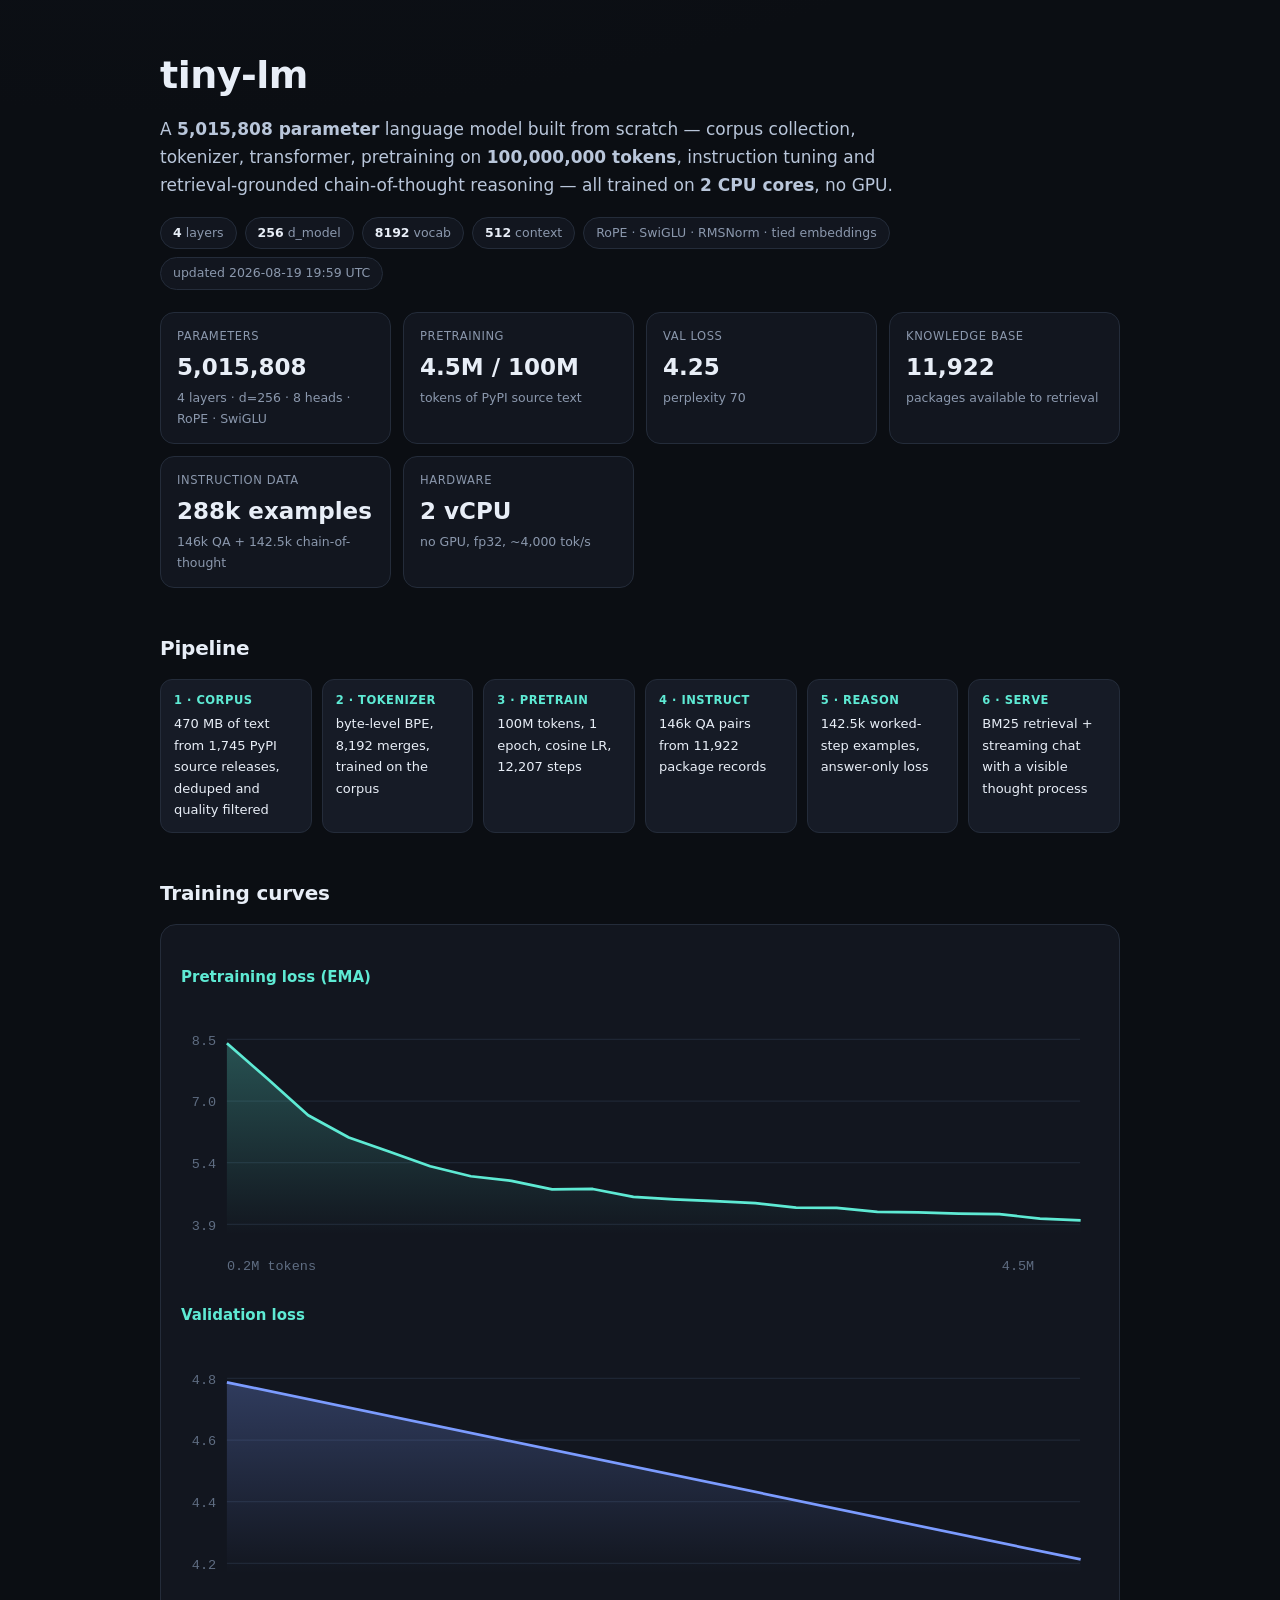
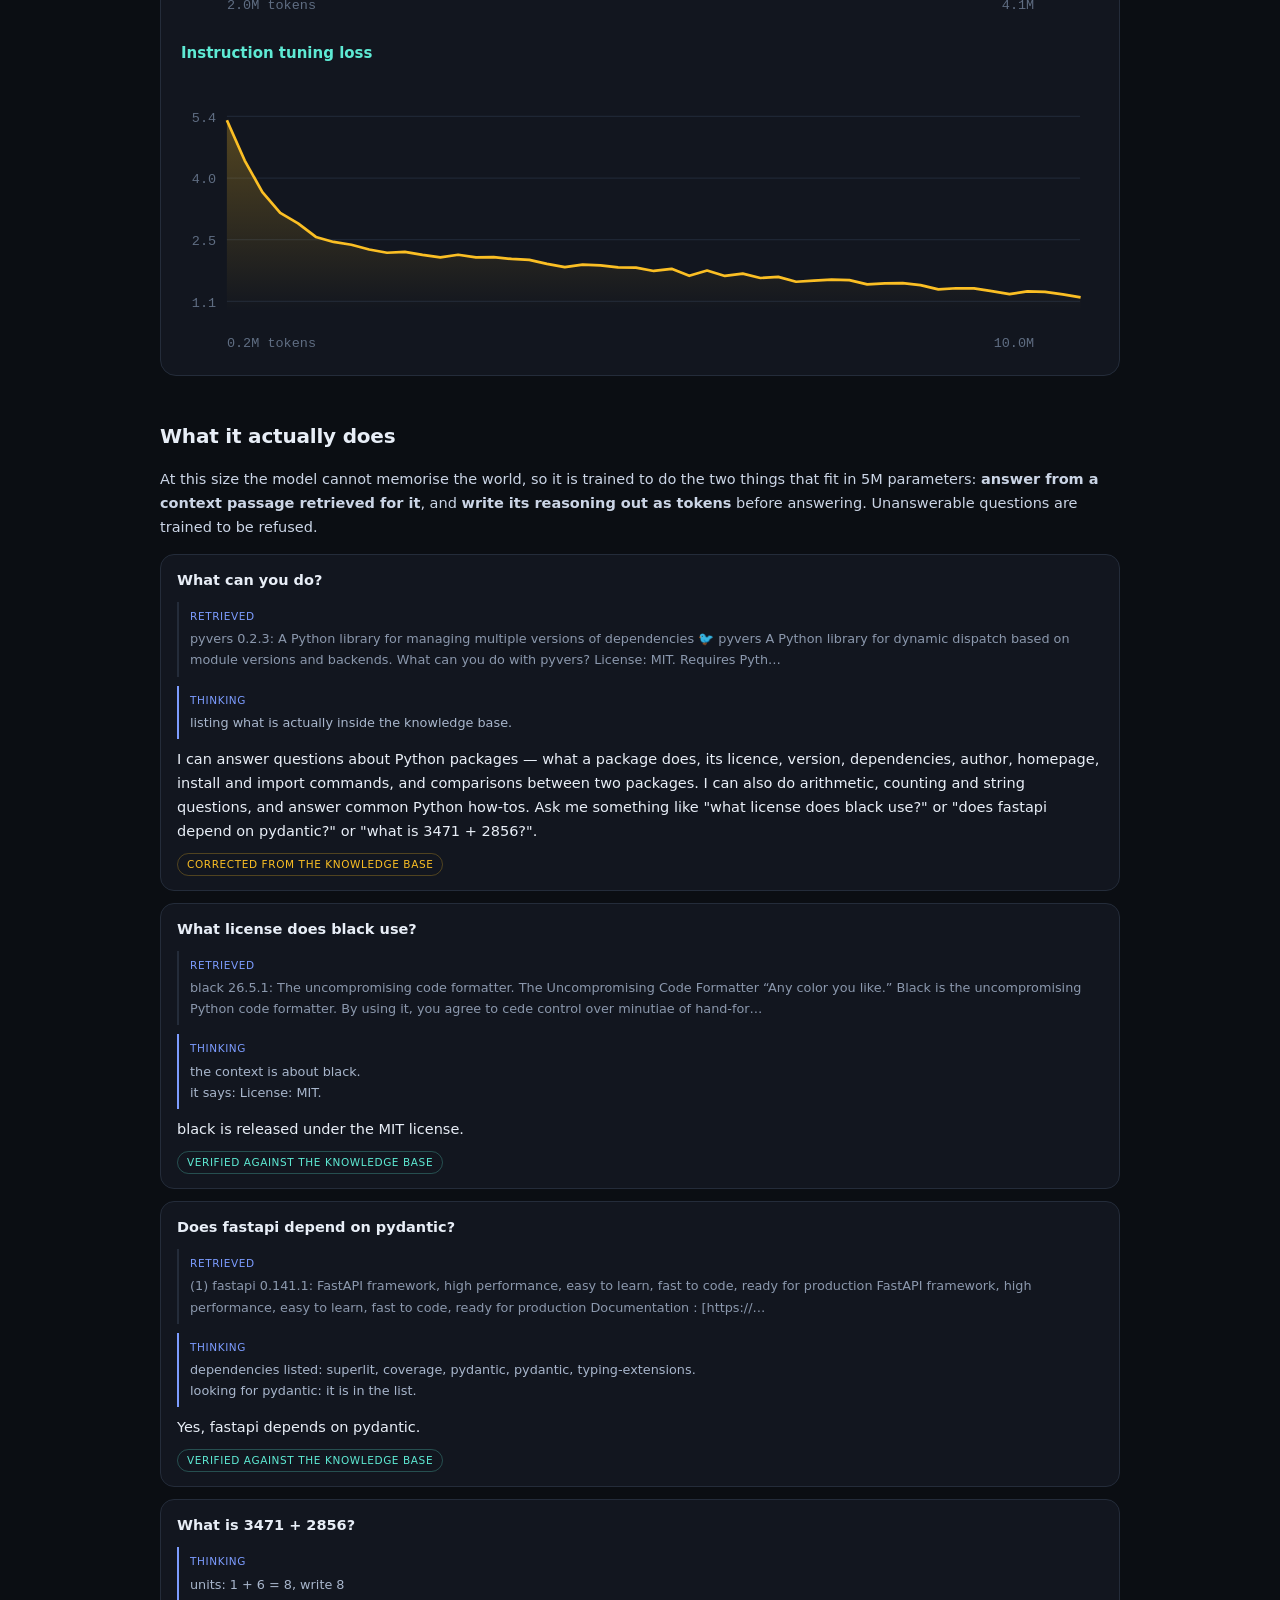
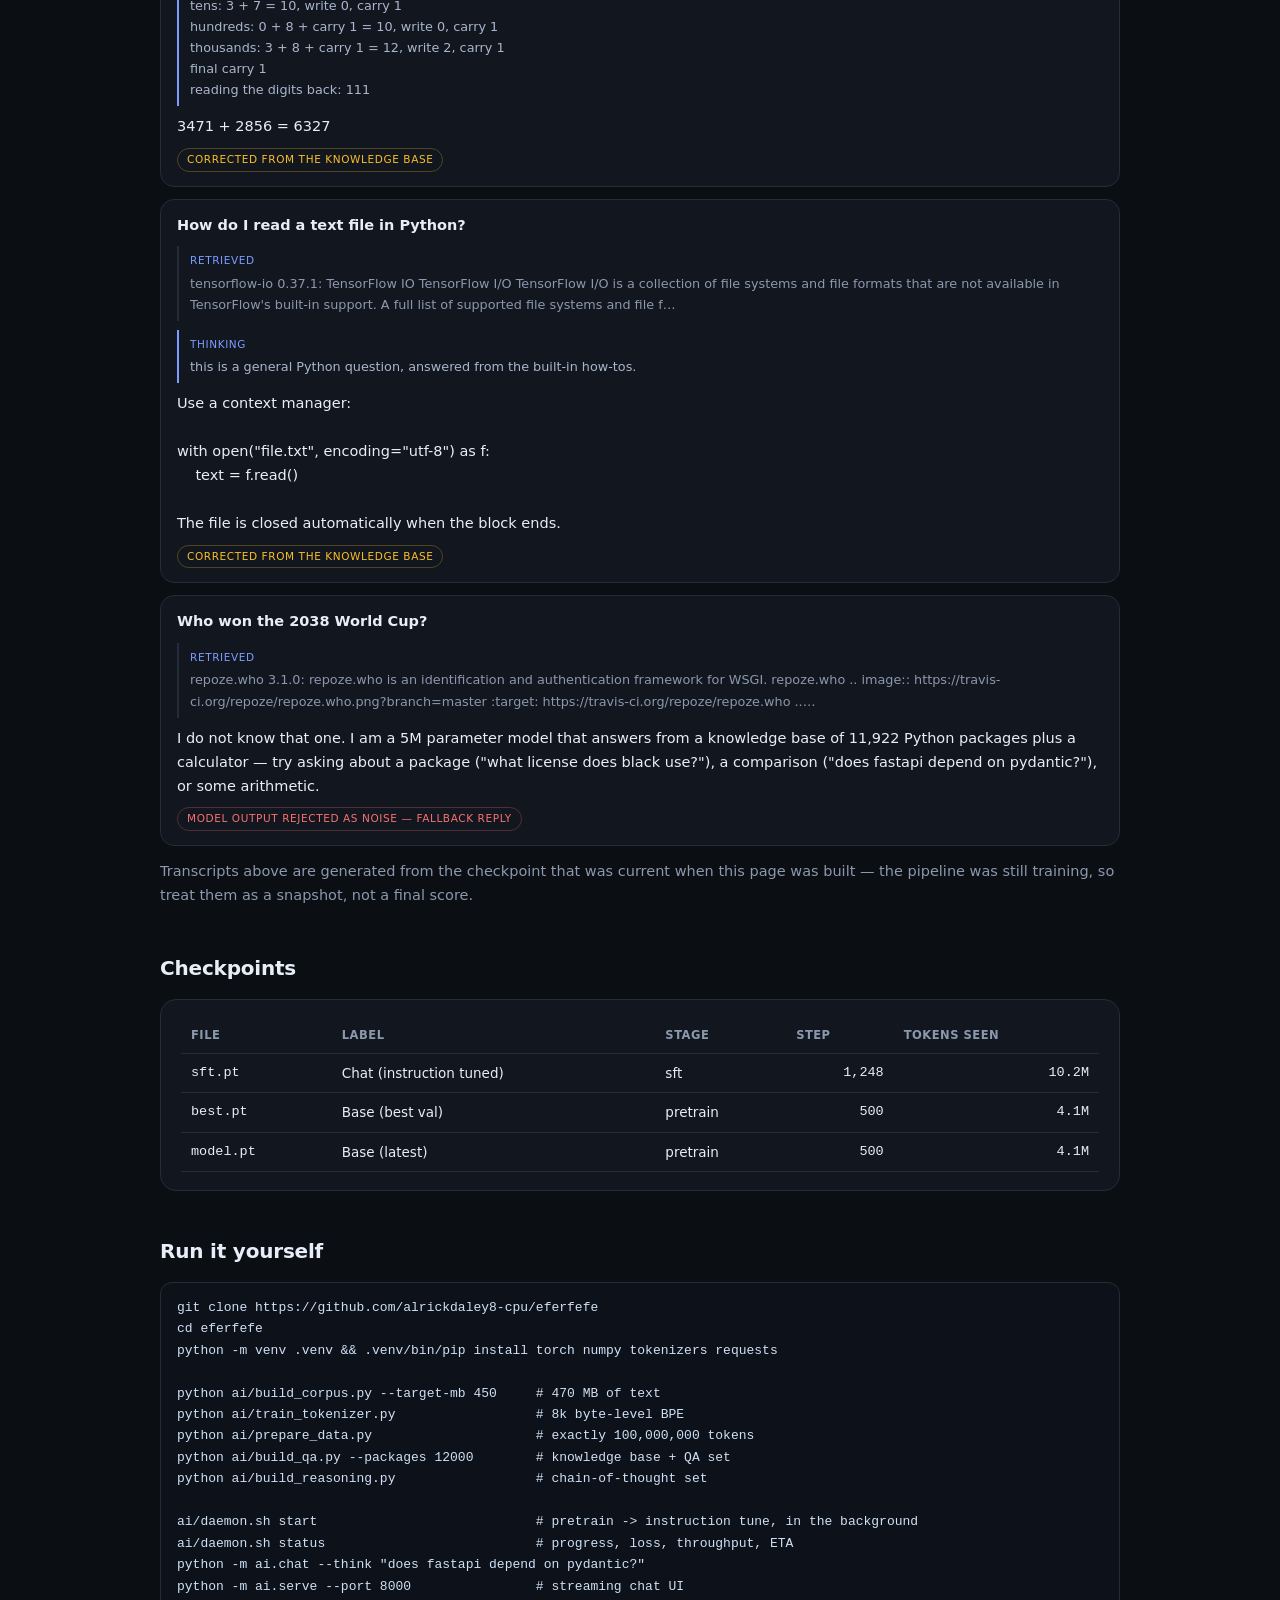
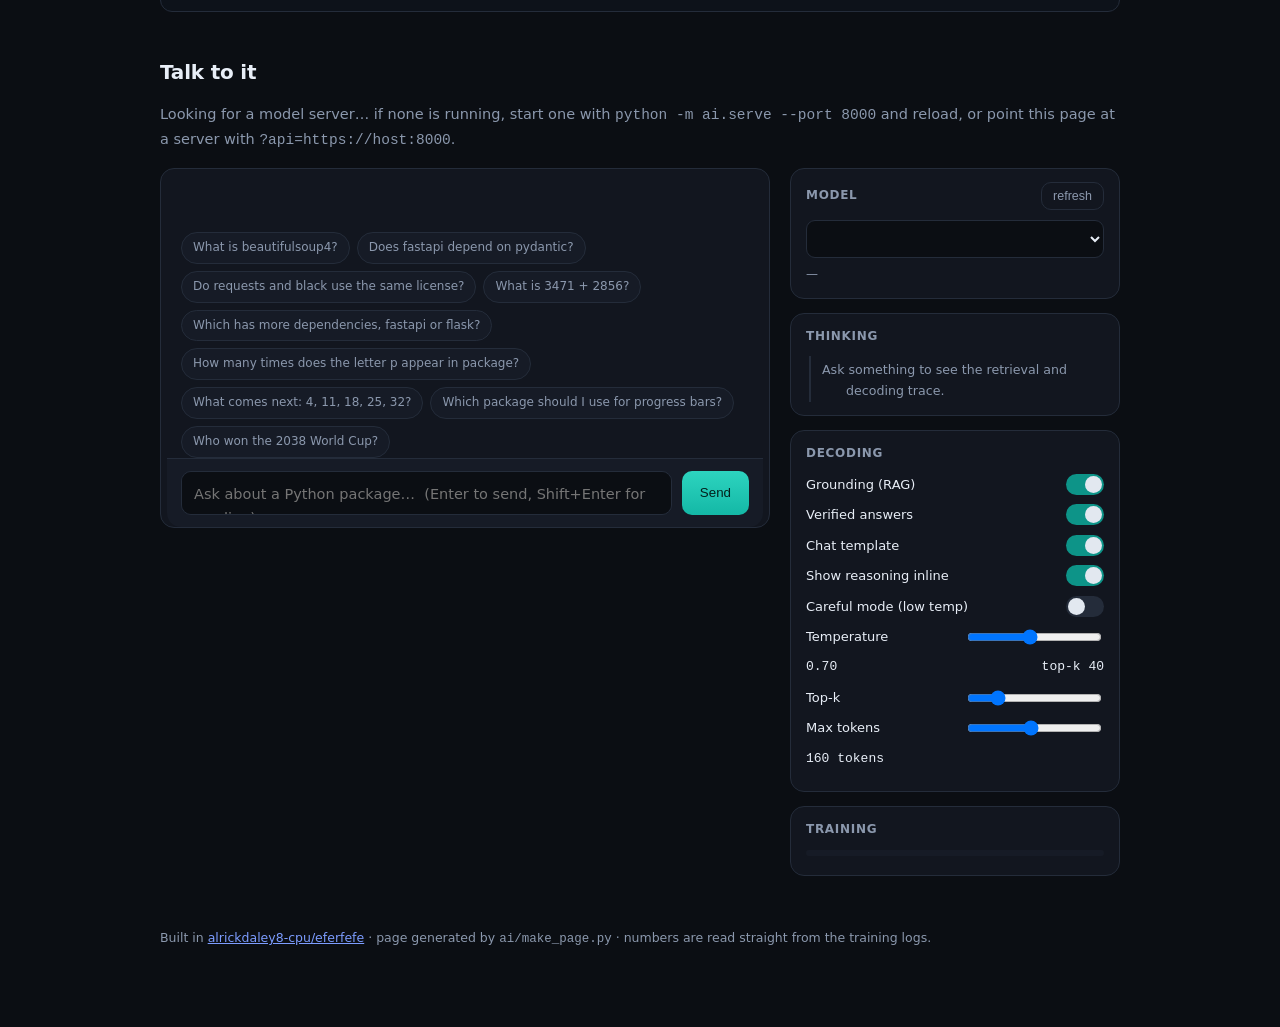
==== commit e57c9cc8: "Ship the instruction-tuned model (10.2M SFT tokens) and make every question get a real answer: inten" ====
--- a/index.html
+++ b/index.html
@@ -51,6 +51,7 @@
 .turn .vb.ok{color:var(--accent);border-color:#5eead444}
 .turn .vb.corrected{color:#fbbf24;border-color:#fbbf2444}
 .turn .vb.unchecked{color:var(--dim);border-color:#8b98ad44}
+.turn .vb.fallback{color:#f87171;border-color:#f8717144}
 .flow{display:grid;grid-template-columns:repeat(auto-fit,minmax(150px,1fr));gap:10px;margin:14px 0}
 .flowstep{background:var(--panel2);border:1px solid var(--line);border-radius:12px;padding:11px 13px;
  font-size:13px}
@@ -172,10 +173,10 @@
   <span class="badge"><b>8192</b> vocab</span>
   <span class="badge"><b>512</b> context</span>
   <span class="badge">RoPE · SwiGLU · RMSNorm · tied embeddings</span>
-  <span class="badge">updated 2026-08-19 18:54 UTC</span>
+  <span class="badge">updated 2026-08-19 19:59 UTC</span>
 </div>
 
-<div class="cards"><div class="stat"><div class="k">parameters</div><div class="v">5,015,808</div><div class="s">4 layers · d=256 · 8 heads · RoPE · SwiGLU</div></div><div class="stat"><div class="k">pretraining</div><div class="v">3.3M / 100M</div><div class="s">tokens of PyPI source text</div></div><div class="stat"><div class="k">val loss</div><div class="v">4.77</div><div class="s">perplexity 118</div></div><div class="stat"><div class="k">knowledge base</div><div class="v">11,922</div><div class="s">packages available to retrieval</div></div><div class="stat"><div class="k">instruction data</div><div class="v">288k examples</div><div class="s">146k QA + 142.5k chain-of-thought</div></div><div class="stat"><div class="k">hardware</div><div class="v">2 vCPU</div><div class="s">no GPU, fp32, ~4,000 tok/s</div></div></div>
+<div class="cards"><div class="stat"><div class="k">parameters</div><div class="v">5,015,808</div><div class="s">4 layers · d=256 · 8 heads · RoPE · SwiGLU</div></div><div class="stat"><div class="k">pretraining</div><div class="v">4.5M / 100M</div><div class="s">tokens of PyPI source text</div></div><div class="stat"><div class="k">val loss</div><div class="v">4.25</div><div class="s">perplexity 70</div></div><div class="stat"><div class="k">knowledge base</div><div class="v">11,922</div><div class="s">packages available to retrieval</div></div><div class="stat"><div class="k">instruction data</div><div class="v">288k examples</div><div class="s">146k QA + 142.5k chain-of-thought</div></div><div class="stat"><div class="k">hardware</div><div class="v">2 vCPU</div><div class="s">no GPU, fp32, ~4,000 tok/s</div></div></div>
 
 <h2>Pipeline</h2>
 <div class="flow">
@@ -195,15 +196,33 @@
   <defs><linearGradient id="g5eead4" x1="0" x2="0" y1="0" y2="1">
     <stop offset="0%" stop-color="#5eead4" stop-opacity=".28"/>
     <stop offset="100%" stop-color="#5eead4" stop-opacity="0"/></linearGradient></defs>
-  <line x1="34" y1="168.4" x2="666" y2="168.4" class="grid"/><text x="26" y="172.4" class="ylab">4.2</text><line x1="34" y1="122.7" x2="666" y2="122.7" class="grid"/><text x="26" y="126.7" class="ylab">5.6</text><line x1="34" y1="77.1" x2="666" y2="77.1" class="grid"/><text x="26" y="81.1" class="ylab">7.1</text><line x1="34" y1="31.4" x2="666" y2="31.4" class="grid"/><text x="26" y="35.4" class="ylab">8.5</text>
-  <path d="M34.0,34.3 L76.2,62.6 L118.3,91.7 L160.5,109.5 L202.6,120.8 L244.8,132.4 L287.0,140.4 L329.1,144.0 L371.3,150.7 L413.4,150.5 L455.6,156.7 L497.8,158.7 L539.9,160.2 L582.1,161.7 L624.2,165.3 L666.4,165.5 L666.4,176.0 L34.0,176.0 Z" fill="url(#g5eead4)"/>
-  <path d="M34.0,34.3 L76.2,62.6 L118.3,91.7 L160.5,109.5 L202.6,120.8 L244.8,132.4 L287.0,140.4 L329.1,144.0 L371.3,150.7 L413.4,150.5 L455.6,156.7 L497.8,158.7 L539.9,160.2 L582.1,161.7 L624.2,165.3 L666.4,165.5" fill="none" stroke="#5eead4" stroke-width="2" stroke-linejoin="round"/>
+  <line x1="34" y1="168.4" x2="666" y2="168.4" class="grid"/><text x="26" y="172.4" class="ylab">3.9</text><line x1="34" y1="122.7" x2="666" y2="122.7" class="grid"/><text x="26" y="126.7" class="ylab">5.4</text><line x1="34" y1="77.1" x2="666" y2="77.1" class="grid"/><text x="26" y="81.1" class="ylab">7.0</text><line x1="34" y1="31.4" x2="666" y2="31.4" class="grid"/><text x="26" y="35.4" class="ylab">8.5</text>
+  <path d="M34.0,34.3 L64.1,60.6 L94.2,87.6 L124.3,104.1 L154.5,114.7 L184.6,125.4 L214.7,132.8 L244.8,136.2 L274.9,142.5 L305.0,142.2 L335.1,148.0 L365.3,149.9 L395.4,151.2 L425.5,152.7 L455.6,156.0 L485.7,156.2 L515.8,159.1 L545.9,159.6 L576.1,160.4 L606.2,160.9 L636.3,164.1 L666.4,165.5 L666.4,176.0 L34.0,176.0 Z" fill="url(#g5eead4)"/>
+  <path d="M34.0,34.3 L64.1,60.6 L94.2,87.6 L124.3,104.1 L154.5,114.7 L184.6,125.4 L214.7,132.8 L244.8,136.2 L274.9,142.5 L305.0,142.2 L335.1,148.0 L365.3,149.9 L395.4,151.2 L425.5,152.7 L455.6,156.0 L485.7,156.2 L515.8,159.1 L545.9,159.6 L576.1,160.4 L606.2,160.9 L636.3,164.1 L666.4,165.5" fill="none" stroke="#5eead4" stroke-width="2" stroke-linejoin="round"/>
   <text x="34" y="202" class="xlab">0.2M tokens</text>
-  <text x="632" y="202" class="xlab" text-anchor="end">3.3M</text>
+  <text x="632" y="202" class="xlab" text-anchor="end">4.5M</text>
 </svg>
   <h3>Validation loss</h3>
-  <p class="dim">not enough data yet</p>
-  
+  <svg viewBox="0 0 680 210" class="chart" role="img" aria-label="validation loss">
+  <defs><linearGradient id="g7c9cff" x1="0" x2="0" y1="0" y2="1">
+    <stop offset="0%" stop-color="#7c9cff" stop-opacity=".28"/>
+    <stop offset="100%" stop-color="#7c9cff" stop-opacity="0"/></linearGradient></defs>
+  <line x1="34" y1="168.4" x2="666" y2="168.4" class="grid"/><text x="26" y="172.4" class="ylab">4.2</text><line x1="34" y1="122.7" x2="666" y2="122.7" class="grid"/><text x="26" y="126.7" class="ylab">4.4</text><line x1="34" y1="77.1" x2="666" y2="77.1" class="grid"/><text x="26" y="81.1" class="ylab">4.6</text><line x1="34" y1="31.4" x2="666" y2="31.4" class="grid"/><text x="26" y="35.4" class="ylab">4.8</text>
+  <path d="M34.0,34.3 L666.4,165.5 L666.4,176.0 L34.0,176.0 Z" fill="url(#g7c9cff)"/>
+  <path d="M34.0,34.3 L666.4,165.5" fill="none" stroke="#7c9cff" stroke-width="2" stroke-linejoin="round"/>
+  <text x="34" y="202" class="xlab">2.0M tokens</text>
+  <text x="632" y="202" class="xlab" text-anchor="end">4.1M</text>
+</svg>
+  <h3>Instruction tuning loss</h3><svg viewBox="0 0 680 210" class="chart" role="img" aria-label="sft loss">
+  <defs><linearGradient id="gfbbf24" x1="0" x2="0" y1="0" y2="1">
+    <stop offset="0%" stop-color="#fbbf24" stop-opacity=".28"/>
+    <stop offset="100%" stop-color="#fbbf24" stop-opacity="0"/></linearGradient></defs>
+  <line x1="34" y1="168.4" x2="666" y2="168.4" class="grid"/><text x="26" y="172.4" class="ylab">1.1</text><line x1="34" y1="122.7" x2="666" y2="122.7" class="grid"/><text x="26" y="126.7" class="ylab">2.5</text><line x1="34" y1="77.1" x2="666" y2="77.1" class="grid"/><text x="26" y="81.1" class="ylab">4.0</text><line x1="34" y1="31.4" x2="666" y2="31.4" class="grid"/><text x="26" y="35.4" class="ylab">5.4</text>
+  <path d="M34.0,34.3 L47.2,64.1 L60.3,87.5 L73.5,102.9 L86.7,110.7 L99.9,120.7 L113.0,124.4 L126.2,126.5 L139.4,130.0 L152.6,132.4 L165.8,131.8 L178.9,134.0 L192.1,135.8 L205.3,133.9 L218.5,135.8 L231.6,135.6 L244.8,137.0 L258.0,137.7 L271.1,140.6 L284.3,143.1 L297.5,141.2 L310.7,141.7 L323.8,143.2 L337.0,143.4 L350.2,145.9 L363.4,144.3 L376.5,149.5 L389.7,145.6 L402.9,149.6 L416.1,147.9 L429.2,151.1 L442.4,150.3 L455.6,153.9 L468.8,153.1 L481.9,152.3 L495.1,152.7 L508.3,155.8 L521.5,155.1 L534.6,154.9 L547.8,156.4 L561.0,159.5 L574.2,158.7 L587.4,158.8 L600.5,160.8 L613.7,163.0 L626.9,161.0 L640.0,161.4 L653.2,163.3 L666.4,165.5 L666.4,176.0 L34.0,176.0 Z" fill="url(#gfbbf24)"/>
+  <path d="M34.0,34.3 L47.2,64.1 L60.3,87.5 L73.5,102.9 L86.7,110.7 L99.9,120.7 L113.0,124.4 L126.2,126.5 L139.4,130.0 L152.6,132.4 L165.8,131.8 L178.9,134.0 L192.1,135.8 L205.3,133.9 L218.5,135.8 L231.6,135.6 L244.8,137.0 L258.0,137.7 L271.1,140.6 L284.3,143.1 L297.5,141.2 L310.7,141.7 L323.8,143.2 L337.0,143.4 L350.2,145.9 L363.4,144.3 L376.5,149.5 L389.7,145.6 L402.9,149.6 L416.1,147.9 L429.2,151.1 L442.4,150.3 L455.6,153.9 L468.8,153.1 L481.9,152.3 L495.1,152.7 L508.3,155.8 L521.5,155.1 L534.6,154.9 L547.8,156.4 L561.0,159.5 L574.2,158.7 L587.4,158.8 L600.5,160.8 L613.7,163.0 L626.9,161.0 L640.0,161.4 L653.2,163.3 L666.4,165.5" fill="none" stroke="#fbbf24" stroke-width="2" stroke-linejoin="round"/>
+  <text x="34" y="202" class="xlab">0.2M tokens</text>
+  <text x="632" y="202" class="xlab" text-anchor="end">10.0M</text>
+</svg>
 </div>
 
 <h2>What it actually does</h2>
@@ -211,36 +230,59 @@
 fit in 5M parameters: <b>answer from a context passage retrieved for it</b>, and <b>write its
 reasoning out as tokens</b> before answering. Unanswerable questions are trained to be refused.</p>
 
+      <article class="turn">
+        <div class="q">What can you do?</div>
+        <div class="ctx"><span>retrieved</span>pyvers 0.2.3: A Python library for managing multiple versions of dependencies 🐦 pyvers A Python library for dynamic dispatch based on module versions and backends. What can you do with pyvers? License: MIT. Requires Pyth…</div>
+        <div class="think"><span>thinking</span>listing what is actually inside the knowledge base.</div>
+        <div class="a">I can answer questions about Python packages — what a package does, its licence, version, dependencies, author, homepage, install and import commands, and comparisons between two packages. I can also do arithmetic, counting and string questions, and answer common Python how-tos. Ask me something like &quot;what license does black use?&quot; or &quot;does fastapi depend on pydantic?&quot; or &quot;what is 3471 + 2856?&quot;.</div>
+        <div class="vb corrected">corrected from the knowledge base</div>
+      </article>
       <article class="turn">
         <div class="q">What license does black use?</div>
         <div class="ctx"><span>retrieved</span>black 26.5.1: The uncompromising code formatter. The Uncompromising Code Formatter “Any color you like.” Black is the uncompromising Python code formatter. By using it, you agree to cede control over minutiae of hand-for…</div>
         <div class="think"><span>thinking</span>the context is about black.
 it says: License: MIT.</div>
         <div class="a">black is released under the MIT license.</div>
-        <div class="vb corrected">corrected from the knowledge base</div>
+        <div class="vb ok">verified against the knowledge base</div>
       </article>
       <article class="turn">
         <div class="q">Does fastapi depend on pydantic?</div>
         <div class="ctx"><span>retrieved</span>(1) fastapi 0.141.1: FastAPI framework, high performance, easy to learn, fast to code, ready for production FastAPI framework, high performance, easy to learn, fast to code, ready for production Documentation : [https://…</div>
-        <div class="think"><span>thinking</span>dependencies listed: annotated-doc, email-validator, fastapi-cli, fastar, httpx, itsdangerous, jinja2, pydantic.
-looking for pydantic: found.</div>
+        <div class="think"><span>thinking</span>dependencies listed: superlit, coverage, pydantic, pydantic, typing-extensions.
+looking for pydantic: it is in the list.</div>
         <div class="a">Yes, fastapi depends on pydantic.</div>
-        <div class="vb corrected">corrected from the knowledge base</div>
+        <div class="vb ok">verified against the knowledge base</div>
       </article>
       <article class="turn">
         <div class="q">What is 3471 + 2856?</div>
         
-        <div class="think"><span>thinking</span>3471 + 2856: adding column by column.
-the total is 6327.</div>
+        <div class="think"><span>thinking</span>units: 1 + 6 = 8, write 8
+tens: 3 + 7 = 10, write 0, carry 1
+hundreds: 0 + 8 + carry 1 = 10, write 0, carry 1
+thousands: 3 + 8 + carry 1 = 12, write 2, carry 1
+final carry 1
+reading the digits back: 111</div>
         <div class="a">3471 + 2856 = 6327</div>
+        <div class="vb corrected">corrected from the knowledge base</div>
+      </article>
+      <article class="turn">
+        <div class="q">How do I read a text file in Python?</div>
+        <div class="ctx"><span>retrieved</span>tensorflow-io 0.37.1: TensorFlow IO TensorFlow I/O TensorFlow I/O is a collection of file systems and file formats that are not available in TensorFlow&#x27;s built-in support. A full list of supported file systems and file f…</div>
+        <div class="think"><span>thinking</span>this is a general Python question, answered from the built-in how-tos.</div>
+        <div class="a">Use a context manager:
+
+with open(&quot;file.txt&quot;, encoding=&quot;utf-8&quot;) as f:
+    text = f.read()
+
+The file is closed automatically when the block ends.</div>
         <div class="vb corrected">corrected from the knowledge base</div>
       </article>
       <article class="turn">
         <div class="q">Who won the 2038 World Cup?</div>
         <div class="ctx"><span>retrieved</span>repoze.who 3.1.0: repoze.who is an identification and authentication framework for WSGI. repoze.who .. image:: https://travis-ci.org/repoze/repoze.who.png?branch=master :target: https://travis-ci.org/repoze/repoze.who ..…</div>
         
-        <div class="a">- `1.0.0.0.0.0.0.0.0.0.0.0.0.0.0.0.0.0.0.0.0.0.0.0.0.0.0.0.0.</div>
-        <div class="vb unchecked">unverified — raw model output, nothing to check it against</div>
+        <div class="a">I do not know that one. I am a 5M parameter model that answers from a knowledge base of 11,922 Python packages plus a calculator — try asking about a package (&quot;what license does black use?&quot;), a comparison (&quot;does fastapi depend on pydantic?&quot;), or some arithmetic.</div>
+        <div class="vb fallback">model output rejected as noise — fallback reply</div>
       </article>
 <p class="dim">Transcripts above are generated from the checkpoint that was current when this page
 was built — the pipeline was still training, so treat them as a snapshot, not a final score.</p>
@@ -248,7 +290,7 @@
 <h2>Checkpoints</h2>
 <div class="panel"><table>
 <thead><tr><th>file</th><th>label</th><th>stage</th><th>step</th><th>tokens seen</th></tr></thead>
-<tbody><tr><td class='mono'>best.pt</td><td>Base (best val)</td><td>pretrain</td><td class='num'>250</td><td class='num'>2.0M</td></tr><tr><td class='mono'>model.pt</td><td>Base (latest)</td><td>pretrain</td><td class='num'>250</td><td class='num'>2.0M</td></tr></tbody></table></div>
+<tbody><tr><td class='mono'>sft.pt</td><td>Chat (instruction tuned)</td><td>sft</td><td class='num'>1,248</td><td class='num'>10.2M</td></tr><tr><td class='mono'>best.pt</td><td>Base (best val)</td><td>pretrain</td><td class='num'>500</td><td class='num'>4.1M</td></tr><tr><td class='mono'>model.pt</td><td>Base (latest)</td><td>pretrain</td><td class='num'>500</td><td class='num'>4.1M</td></tr></tbody></table></div>
 
 <h2>Run it yourself</h2>
 <pre>git clone https://github.com/alrickdaley8-cpu/eferfefe
@@ -476,6 +518,7 @@
              <span class="p">${(a.p*100).toFixed(0)}%</span></div>`).join("")+`</div>`;
       }else if(ev.type==="done"){
         const badge={ok:['verified','#2dd4bf'],corrected:['corrected from knowledge base','#fbbf24'],
+                     fallback:['model output rejected as noise','#f87171'],
                      unchecked:['unverified','#8b98ad']}[ev.verification]||["","#8b98ad"];
         body.innerHTML=esc(ev.answer||"(empty answer)")+(badge[0]?
           `<div class="vbadge" style="color:${badge[1]};border-color:${badge[1]}44">${badge[0]}</div>`:"");
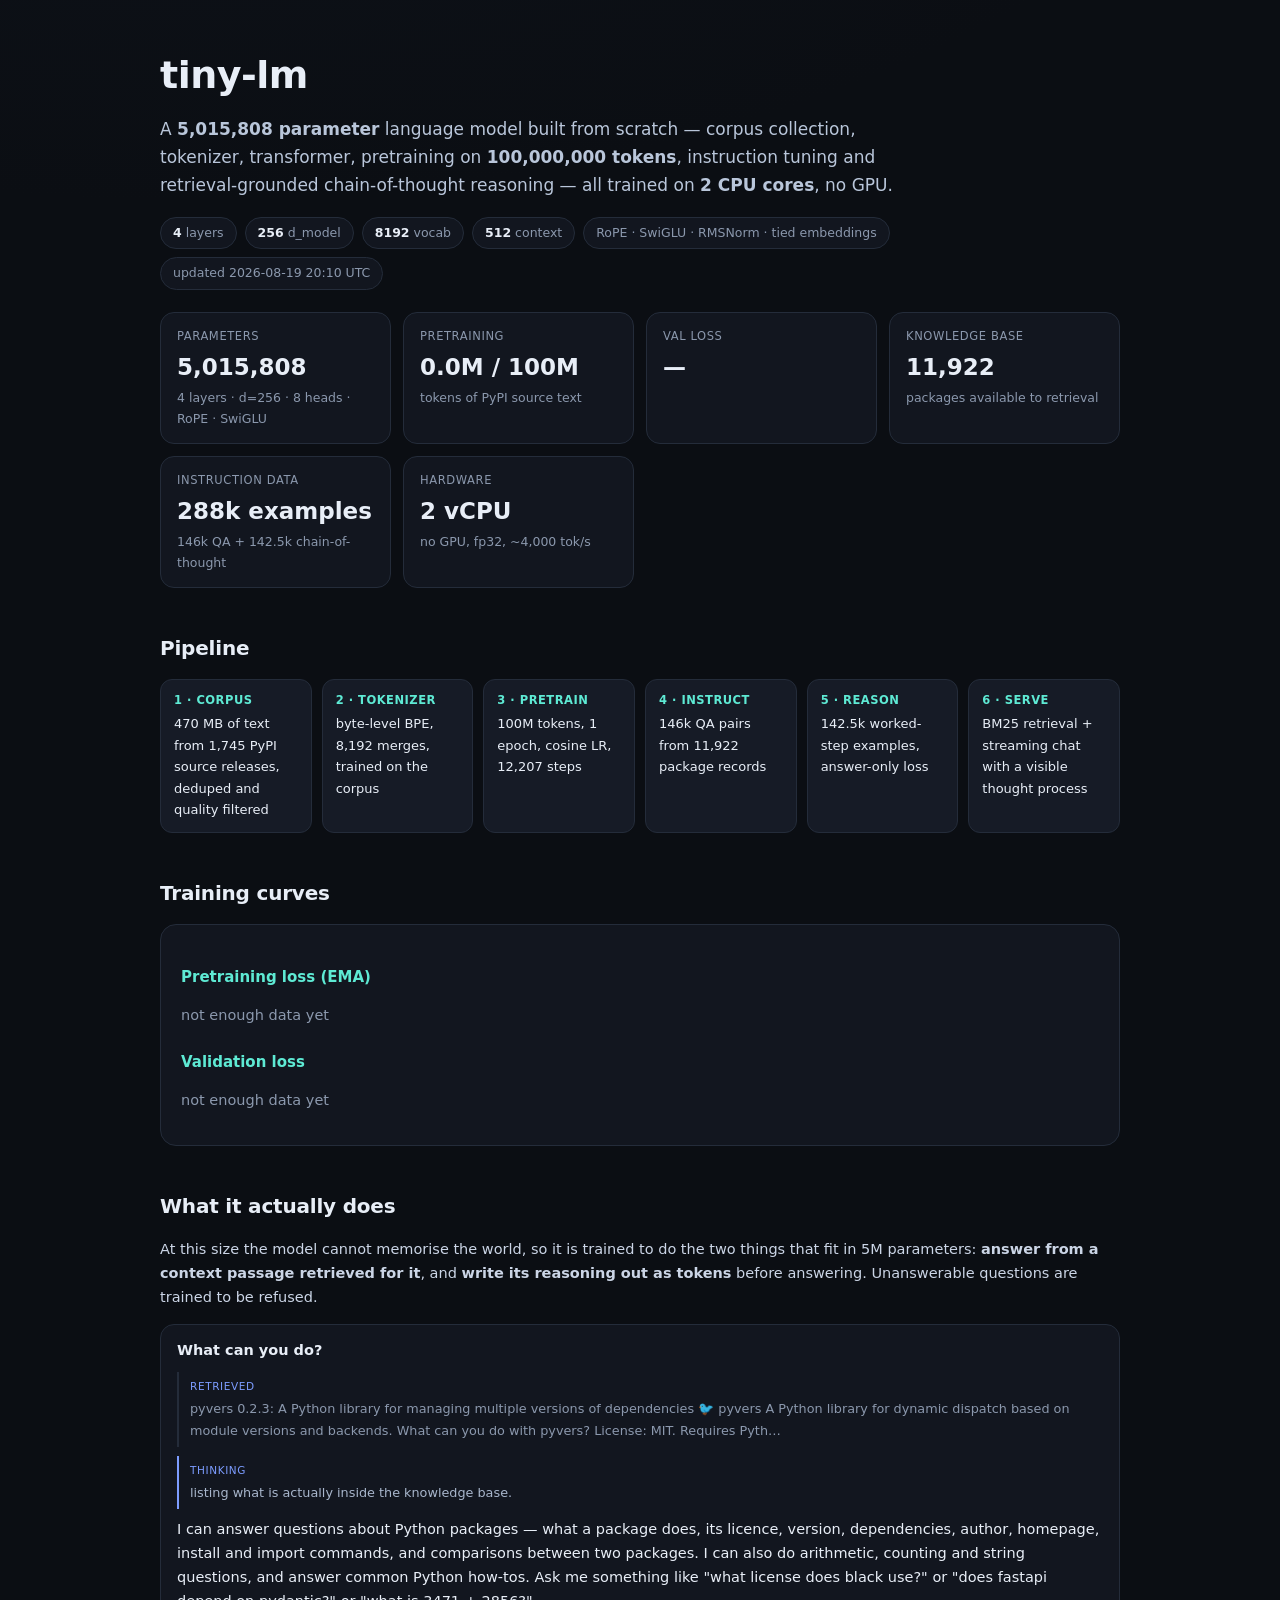
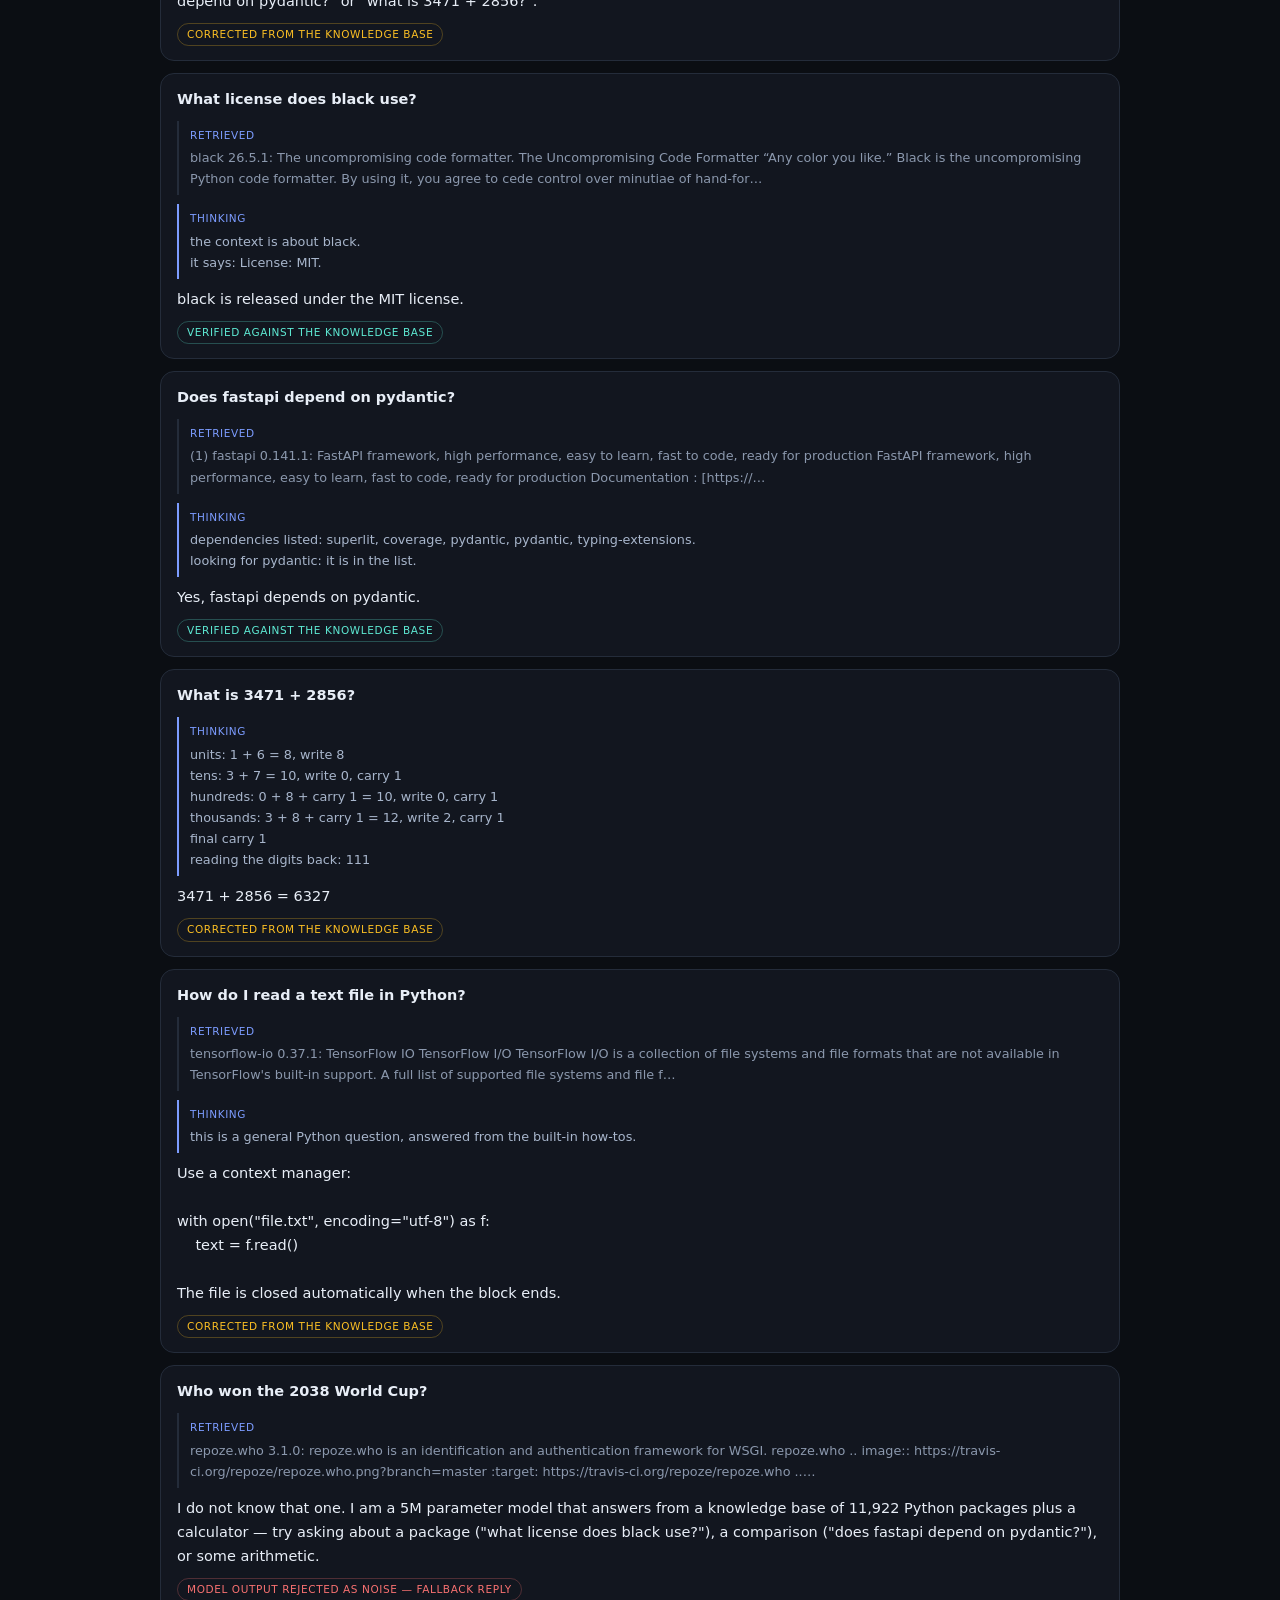
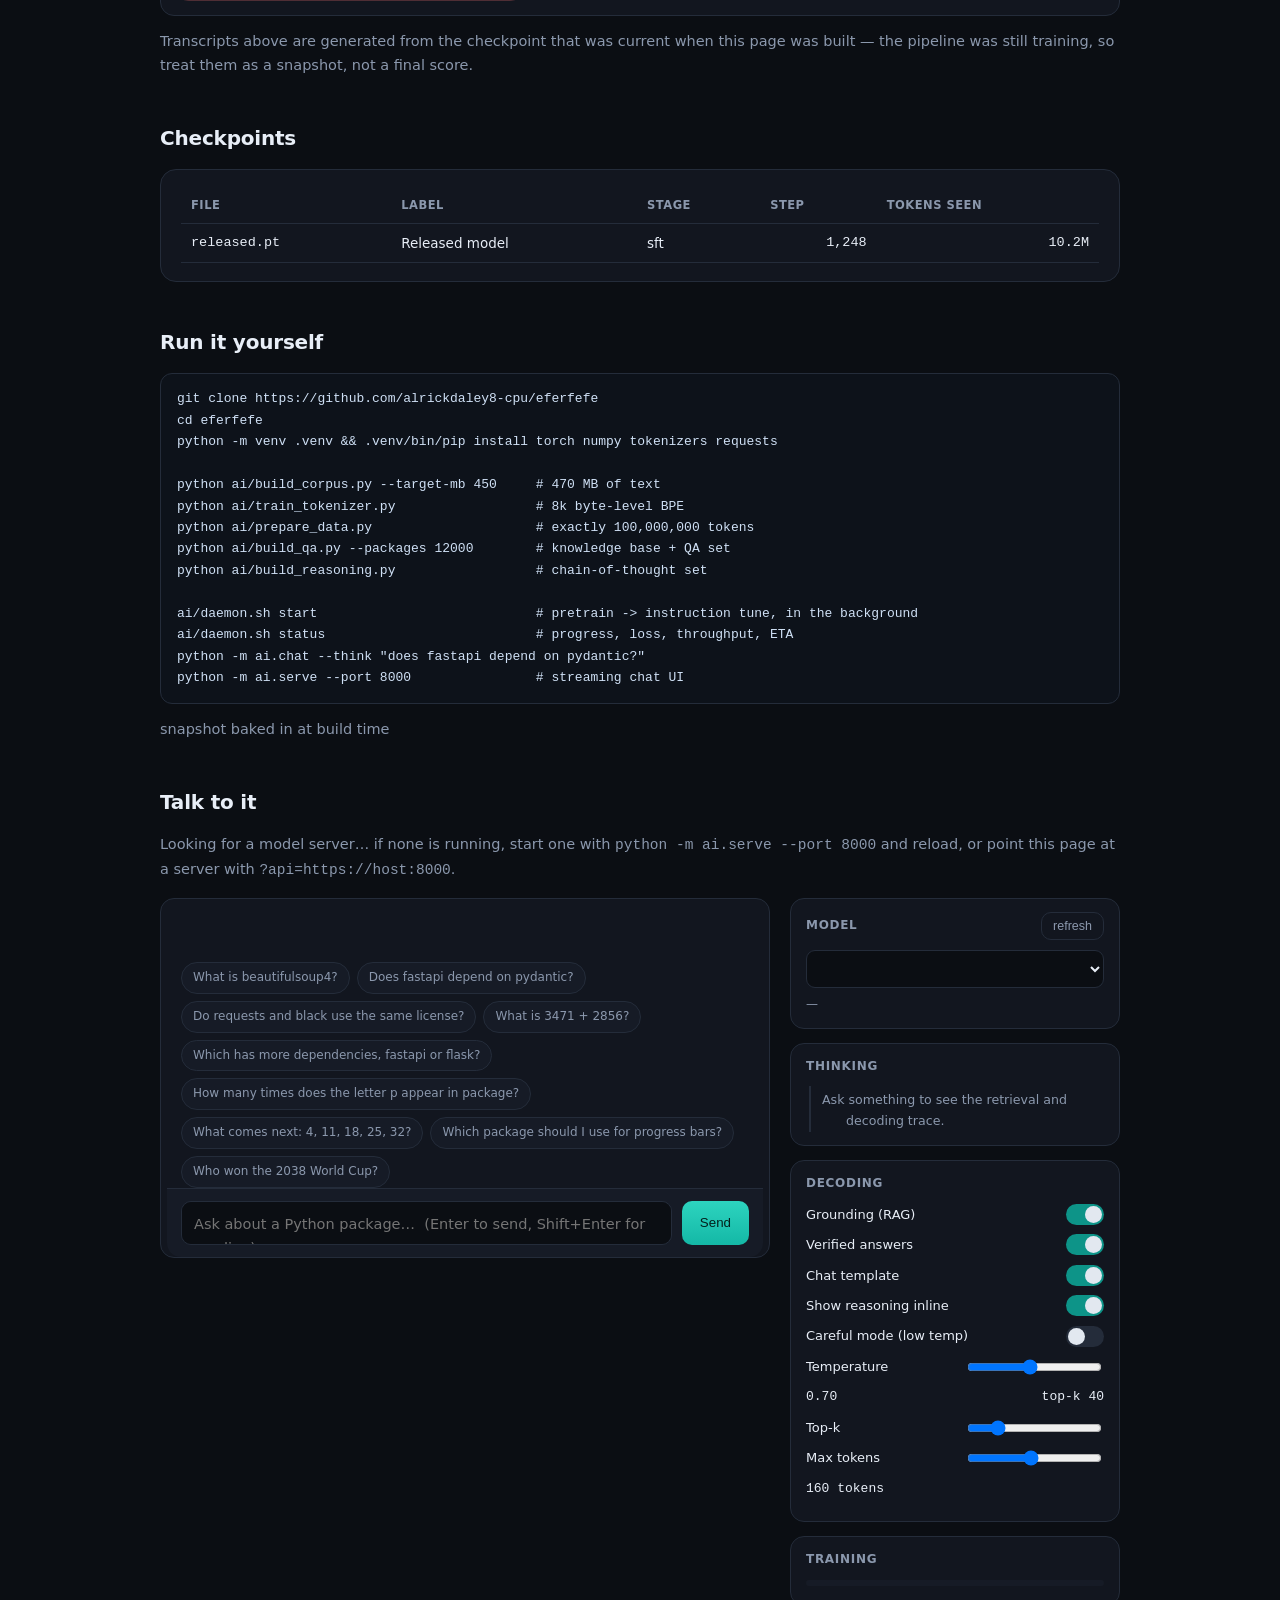
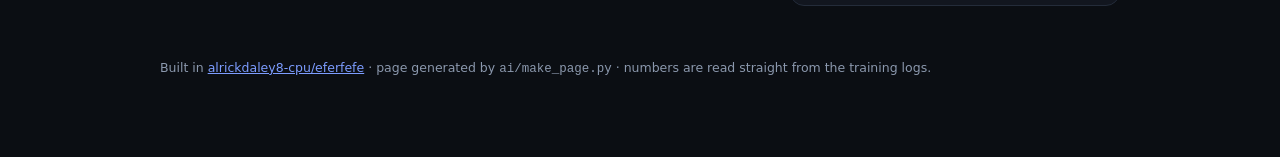
==== commit 010ca064: "Keep index.html current: /page-data live refresh, auto-regeneration on publish and during training, " ====
--- a/index.html
+++ b/index.html
@@ -1,4 +1,5 @@
 <!doctype html>
+<!-- tiny-lm page · ui-build 14a7bbc498c7 · generated 2026-08-19 20:10 UTC · regenerate with: python ai/make_page.py -->
 <html lang="en"><head>
 <meta charset="utf-8"><meta name="viewport" content="width=device-width,initial-scale=1">
 <title>tiny-lm — a 5M parameter language model trained from scratch</title>
@@ -173,10 +174,10 @@
   <span class="badge"><b>8192</b> vocab</span>
   <span class="badge"><b>512</b> context</span>
   <span class="badge">RoPE · SwiGLU · RMSNorm · tied embeddings</span>
-  <span class="badge">updated 2026-08-19 19:59 UTC</span>
+  <span class="badge">updated 2026-08-19 20:10 UTC</span>
 </div>
 
-<div class="cards"><div class="stat"><div class="k">parameters</div><div class="v">5,015,808</div><div class="s">4 layers · d=256 · 8 heads · RoPE · SwiGLU</div></div><div class="stat"><div class="k">pretraining</div><div class="v">4.5M / 100M</div><div class="s">tokens of PyPI source text</div></div><div class="stat"><div class="k">val loss</div><div class="v">4.25</div><div class="s">perplexity 70</div></div><div class="stat"><div class="k">knowledge base</div><div class="v">11,922</div><div class="s">packages available to retrieval</div></div><div class="stat"><div class="k">instruction data</div><div class="v">288k examples</div><div class="s">146k QA + 142.5k chain-of-thought</div></div><div class="stat"><div class="k">hardware</div><div class="v">2 vCPU</div><div class="s">no GPU, fp32, ~4,000 tok/s</div></div></div>
+<div class="cards"><div class="stat"><div class="k">parameters</div><div class="v">5,015,808</div><div class="s">4 layers · d=256 · 8 heads · RoPE · SwiGLU</div></div><div class="stat"><div class="k">pretraining</div><div class="v" id="card-tokens">0.0M / 100M</div><div class="s">tokens of PyPI source text</div></div><div class="stat"><div class="k">val loss</div><div class="v" id="card-val">—</div><div class="s"></div></div><div class="stat"><div class="k">knowledge base</div><div class="v">11,922</div><div class="s">packages available to retrieval</div></div><div class="stat"><div class="k">instruction data</div><div class="v">288k examples</div><div class="s">146k QA + 142.5k chain-of-thought</div></div><div class="stat"><div class="k">hardware</div><div class="v">2 vCPU</div><div class="s">no GPU, fp32, ~4,000 tok/s</div></div></div>
 
 <h2>Pipeline</h2>
 <div class="flow">
@@ -192,44 +193,17 @@
 <h2>Training curves</h2>
 <div class="panel">
   <h3>Pretraining loss (EMA)</h3>
-  <svg viewBox="0 0 680 210" class="chart" role="img" aria-label="pretraining loss">
-  <defs><linearGradient id="g5eead4" x1="0" x2="0" y1="0" y2="1">
-    <stop offset="0%" stop-color="#5eead4" stop-opacity=".28"/>
-    <stop offset="100%" stop-color="#5eead4" stop-opacity="0"/></linearGradient></defs>
-  <line x1="34" y1="168.4" x2="666" y2="168.4" class="grid"/><text x="26" y="172.4" class="ylab">3.9</text><line x1="34" y1="122.7" x2="666" y2="122.7" class="grid"/><text x="26" y="126.7" class="ylab">5.4</text><line x1="34" y1="77.1" x2="666" y2="77.1" class="grid"/><text x="26" y="81.1" class="ylab">7.0</text><line x1="34" y1="31.4" x2="666" y2="31.4" class="grid"/><text x="26" y="35.4" class="ylab">8.5</text>
-  <path d="M34.0,34.3 L64.1,60.6 L94.2,87.6 L124.3,104.1 L154.5,114.7 L184.6,125.4 L214.7,132.8 L244.8,136.2 L274.9,142.5 L305.0,142.2 L335.1,148.0 L365.3,149.9 L395.4,151.2 L425.5,152.7 L455.6,156.0 L485.7,156.2 L515.8,159.1 L545.9,159.6 L576.1,160.4 L606.2,160.9 L636.3,164.1 L666.4,165.5 L666.4,176.0 L34.0,176.0 Z" fill="url(#g5eead4)"/>
-  <path d="M34.0,34.3 L64.1,60.6 L94.2,87.6 L124.3,104.1 L154.5,114.7 L184.6,125.4 L214.7,132.8 L244.8,136.2 L274.9,142.5 L305.0,142.2 L335.1,148.0 L365.3,149.9 L395.4,151.2 L425.5,152.7 L455.6,156.0 L485.7,156.2 L515.8,159.1 L545.9,159.6 L576.1,160.4 L606.2,160.9 L636.3,164.1 L666.4,165.5" fill="none" stroke="#5eead4" stroke-width="2" stroke-linejoin="round"/>
-  <text x="34" y="202" class="xlab">0.2M tokens</text>
-  <text x="632" y="202" class="xlab" text-anchor="end">4.5M</text>
-</svg>
+  <div id="curve-pretrain"><p class="dim">not enough data yet</p></div>
   <h3>Validation loss</h3>
-  <svg viewBox="0 0 680 210" class="chart" role="img" aria-label="validation loss">
-  <defs><linearGradient id="g7c9cff" x1="0" x2="0" y1="0" y2="1">
-    <stop offset="0%" stop-color="#7c9cff" stop-opacity=".28"/>
-    <stop offset="100%" stop-color="#7c9cff" stop-opacity="0"/></linearGradient></defs>
-  <line x1="34" y1="168.4" x2="666" y2="168.4" class="grid"/><text x="26" y="172.4" class="ylab">4.2</text><line x1="34" y1="122.7" x2="666" y2="122.7" class="grid"/><text x="26" y="126.7" class="ylab">4.4</text><line x1="34" y1="77.1" x2="666" y2="77.1" class="grid"/><text x="26" y="81.1" class="ylab">4.6</text><line x1="34" y1="31.4" x2="666" y2="31.4" class="grid"/><text x="26" y="35.4" class="ylab">4.8</text>
-  <path d="M34.0,34.3 L666.4,165.5 L666.4,176.0 L34.0,176.0 Z" fill="url(#g7c9cff)"/>
-  <path d="M34.0,34.3 L666.4,165.5" fill="none" stroke="#7c9cff" stroke-width="2" stroke-linejoin="round"/>
-  <text x="34" y="202" class="xlab">2.0M tokens</text>
-  <text x="632" y="202" class="xlab" text-anchor="end">4.1M</text>
-</svg>
-  <h3>Instruction tuning loss</h3><svg viewBox="0 0 680 210" class="chart" role="img" aria-label="sft loss">
-  <defs><linearGradient id="gfbbf24" x1="0" x2="0" y1="0" y2="1">
-    <stop offset="0%" stop-color="#fbbf24" stop-opacity=".28"/>
-    <stop offset="100%" stop-color="#fbbf24" stop-opacity="0"/></linearGradient></defs>
-  <line x1="34" y1="168.4" x2="666" y2="168.4" class="grid"/><text x="26" y="172.4" class="ylab">1.1</text><line x1="34" y1="122.7" x2="666" y2="122.7" class="grid"/><text x="26" y="126.7" class="ylab">2.5</text><line x1="34" y1="77.1" x2="666" y2="77.1" class="grid"/><text x="26" y="81.1" class="ylab">4.0</text><line x1="34" y1="31.4" x2="666" y2="31.4" class="grid"/><text x="26" y="35.4" class="ylab">5.4</text>
-  <path d="M34.0,34.3 L47.2,64.1 L60.3,87.5 L73.5,102.9 L86.7,110.7 L99.9,120.7 L113.0,124.4 L126.2,126.5 L139.4,130.0 L152.6,132.4 L165.8,131.8 L178.9,134.0 L192.1,135.8 L205.3,133.9 L218.5,135.8 L231.6,135.6 L244.8,137.0 L258.0,137.7 L271.1,140.6 L284.3,143.1 L297.5,141.2 L310.7,141.7 L323.8,143.2 L337.0,143.4 L350.2,145.9 L363.4,144.3 L376.5,149.5 L389.7,145.6 L402.9,149.6 L416.1,147.9 L429.2,151.1 L442.4,150.3 L455.6,153.9 L468.8,153.1 L481.9,152.3 L495.1,152.7 L508.3,155.8 L521.5,155.1 L534.6,154.9 L547.8,156.4 L561.0,159.5 L574.2,158.7 L587.4,158.8 L600.5,160.8 L613.7,163.0 L626.9,161.0 L640.0,161.4 L653.2,163.3 L666.4,165.5 L666.4,176.0 L34.0,176.0 Z" fill="url(#gfbbf24)"/>
-  <path d="M34.0,34.3 L47.2,64.1 L60.3,87.5 L73.5,102.9 L86.7,110.7 L99.9,120.7 L113.0,124.4 L126.2,126.5 L139.4,130.0 L152.6,132.4 L165.8,131.8 L178.9,134.0 L192.1,135.8 L205.3,133.9 L218.5,135.8 L231.6,135.6 L244.8,137.0 L258.0,137.7 L271.1,140.6 L284.3,143.1 L297.5,141.2 L310.7,141.7 L323.8,143.2 L337.0,143.4 L350.2,145.9 L363.4,144.3 L376.5,149.5 L389.7,145.6 L402.9,149.6 L416.1,147.9 L429.2,151.1 L442.4,150.3 L455.6,153.9 L468.8,153.1 L481.9,152.3 L495.1,152.7 L508.3,155.8 L521.5,155.1 L534.6,154.9 L547.8,156.4 L561.0,159.5 L574.2,158.7 L587.4,158.8 L600.5,160.8 L613.7,163.0 L626.9,161.0 L640.0,161.4 L653.2,163.3 L666.4,165.5" fill="none" stroke="#fbbf24" stroke-width="2" stroke-linejoin="round"/>
-  <text x="34" y="202" class="xlab">0.2M tokens</text>
-  <text x="632" y="202" class="xlab" text-anchor="end">10.0M</text>
-</svg>
+  <div id="curve-val"><p class="dim">not enough data yet</p></div>
+  <div id="curve-sft"></div>
 </div>
 
 <h2>What it actually does</h2>
 <p>At this size the model cannot memorise the world, so it is trained to do the two things that
 fit in 5M parameters: <b>answer from a context passage retrieved for it</b>, and <b>write its
 reasoning out as tokens</b> before answering. Unanswerable questions are trained to be refused.</p>
-
+<div id="samples">
       <article class="turn">
         <div class="q">What can you do?</div>
         <div class="ctx"><span>retrieved</span>pyvers 0.2.3: A Python library for managing multiple versions of dependencies 🐦 pyvers A Python library for dynamic dispatch based on module versions and backends. What can you do with pyvers? License: MIT. Requires Pyth…</div>
@@ -283,14 +257,15 @@
         
         <div class="a">I do not know that one. I am a 5M parameter model that answers from a knowledge base of 11,922 Python packages plus a calculator — try asking about a package (&quot;what license does black use?&quot;), a comparison (&quot;does fastapi depend on pydantic?&quot;), or some arithmetic.</div>
         <div class="vb fallback">model output rejected as noise — fallback reply</div>
-      </article>
+      </article></div>
 <p class="dim">Transcripts above are generated from the checkpoint that was current when this page
 was built — the pipeline was still training, so treat them as a snapshot, not a final score.</p>
 
 <h2>Checkpoints</h2>
 <div class="panel"><table>
 <thead><tr><th>file</th><th>label</th><th>stage</th><th>step</th><th>tokens seen</th></tr></thead>
-<tbody><tr><td class='mono'>sft.pt</td><td>Chat (instruction tuned)</td><td>sft</td><td class='num'>1,248</td><td class='num'>10.2M</td></tr><tr><td class='mono'>best.pt</td><td>Base (best val)</td><td>pretrain</td><td class='num'>500</td><td class='num'>4.1M</td></tr><tr><td class='mono'>model.pt</td><td>Base (latest)</td><td>pretrain</td><td class='num'>500</td><td class='num'>4.1M</td></tr></tbody></table></div>
+<tbody id="ckbody"><tr><td class='mono'>released.pt</td><td>Released model</td><td>sft</td><td class='num'>1,248</td><td class='num'>10.2M</td></tr></tbody>
+</table></div>
 
 <h2>Run it yourself</h2>
 <pre>git clone https://github.com/alrickdaley8-cpu/eferfefe
@@ -307,6 +282,8 @@
 ai/daemon.sh status                           # progress, loss, throughput, ETA
 python -m ai.chat --think "does fastapi depend on pydantic?"
 python -m ai.serve --port 8000                # streaming chat UI</pre>
+
+<p class="dim" id="freshness">snapshot baked in at build time</p>
 
 <h2 id="talk">Talk to it</h2>
 <p class="dim" id="offline">Looking for a model server… if none is running, start one with
@@ -553,7 +530,69 @@
 
 </script>
 <script>
+// Redraw the baked-in snapshot from live data whenever a server is reachable, so the page is
+// current no matter when it was generated.
+function spark(points,color){
+  if(!points||points.length<2) return '<p class="dim">not enough data yet</p>';
+  const w=680,h=210,pad=34;
+  const xs=points.map(p=>p[0]), ys=points.map(p=>p[1]);
+  const x0=Math.min(...xs),x1=Math.max(...xs);
+  let y0=Math.min(...ys),y1=Math.max(...ys);
+  const span=(y1-y0)||1; y0-=span*0.08; y1+=span*0.08;
+  const sx=x=>pad+(x-x0)/((x1-x0)||1)*(w-pad*1.4);
+  const sy=y=>h-pad-(y-y0)/((y1-y0)||1)*(h-pad*1.7);
+  const d=points.map((p,i)=>`${i?'L':'M'}${sx(p[0]).toFixed(1)},${sy(p[1]).toFixed(1)}`).join(' ');
+  const area=`${d} L${sx(xs[xs.length-1]).toFixed(1)},${h-pad} L${sx(xs[0]).toFixed(1)},${h-pad} Z`;
+  const grid=[0.05,0.35,0.65,0.95].map(f=>{
+    const y=y0+(y1-y0)*f;
+    return `<line x1="${pad}" y1="${sy(y).toFixed(1)}" x2="${w-pad*0.4}" y2="${sy(y).toFixed(1)}" class="grid"/>`
+         + `<text x="${pad-8}" y="${(sy(y)+4).toFixed(1)}" class="ylab">${y.toFixed(1)}</text>`;
+  }).join('');
+  const gid='g'+color.slice(1);
+  return `<svg viewBox="0 0 ${w} ${h}" class="chart"><defs>
+    <linearGradient id="${gid}" x1="0" x2="0" y1="0" y2="1">
+    <stop offset="0%" stop-color="${color}" stop-opacity=".28"/>
+    <stop offset="100%" stop-color="${color}" stop-opacity="0"/></linearGradient></defs>
+    ${grid}<path d="${area}" fill="url(#${gid})"/>
+    <path d="${d}" fill="none" stroke="${color}" stroke-width="2" stroke-linejoin="round"/>
+    <text x="${pad}" y="${h-8}" class="xlab">${(xs[0]/1e6).toFixed(1)}M tokens</text>
+    <text x="${w-pad*1.4}" y="${h-8}" class="xlab" text-anchor="end">${(xs[xs.length-1]/1e6).toFixed(1)}M</text></svg>`;
+}
+const VB={ok:"verified against the knowledge base",
+          corrected:"corrected from the knowledge base",
+          fallback:"model output rejected as noise — fallback reply",
+          unchecked:"unverified — raw model output, nothing to check it against"};
+async function refreshPage(){
+  let d; try{ d=await (await fetch(API+"/page-data")).json(); }catch(e){ return; }
+  const st=d.stats||{};
+  const set=(id,v)=>{const el=document.getElementById(id); if(el&&v!=null) el.textContent=v;};
+  set("card-tokens",`${(st.tokens/1e6).toFixed(1)}M / ${(st.total_tokens/1e6).toFixed(0)}M`);
+  set("card-val", st.val_loss!=null ? st.val_loss.toFixed(2) : "—");
+  const curves=d.curves||{};
+  const cp=document.getElementById("curve-pretrain"); if(cp) cp.innerHTML=spark(curves.pretrain,"#5eead4");
+  const cv=document.getElementById("curve-val"); if(cv) cv.innerHTML=spark(curves.val,"#7c9cff");
+  const cs=document.getElementById("curve-sft");
+  if(cs && curves.sft && curves.sft.length>1)
+    cs.innerHTML="<h3>Instruction tuning loss</h3>"+spark(curves.sft,"#fbbf24");
+  const tb=document.getElementById("ckbody");
+  if(tb && d.checkpoints && d.checkpoints.length)
+    tb.innerHTML=d.checkpoints.map(c=>`<tr><td class="mono">${c.file}</td><td>${c.label}</td>`+
+      `<td>${c.stage}</td><td class="num">${c.step.toLocaleString()}</td>`+
+      `<td class="num">${(c.tokens/1e6).toFixed(1)}M</td></tr>`).join("");
+  const sec=document.getElementById("samples");
+  if(sec && d.samples && d.samples.length)
+    sec.innerHTML=d.samples.map(s=>`<article class="turn"><div class="q">${s.q}</div>`+
+      (s.context?`<div class="ctx"><span>retrieved</span>${s.context}…</div>`:"")+
+      (s.reasoning?`<div class="think"><span>thinking</span>${s.reasoning}</div>`:"")+
+      `<div class="a">${s.a||"(empty)"}</div>`+
+      `<div class="vb ${s.verification||"unchecked"}">${VB[s.verification||"unchecked"]}</div>`+
+      `</article>`).join("");
+  const f=document.getElementById("freshness");
+  if(f) f.textContent="live — figures refreshed from the running server "+
+    new Date().toLocaleTimeString();
+}
 initChat(found=>{
+  if(found){ refreshPage(); setInterval(refreshPage,30000); }
   document.getElementById("chatapp").hidden=!found;
   document.getElementById("offline").hidden=found;
   if(found && API) document.getElementById("apinote").textContent="connected to "+(API||"this page");
